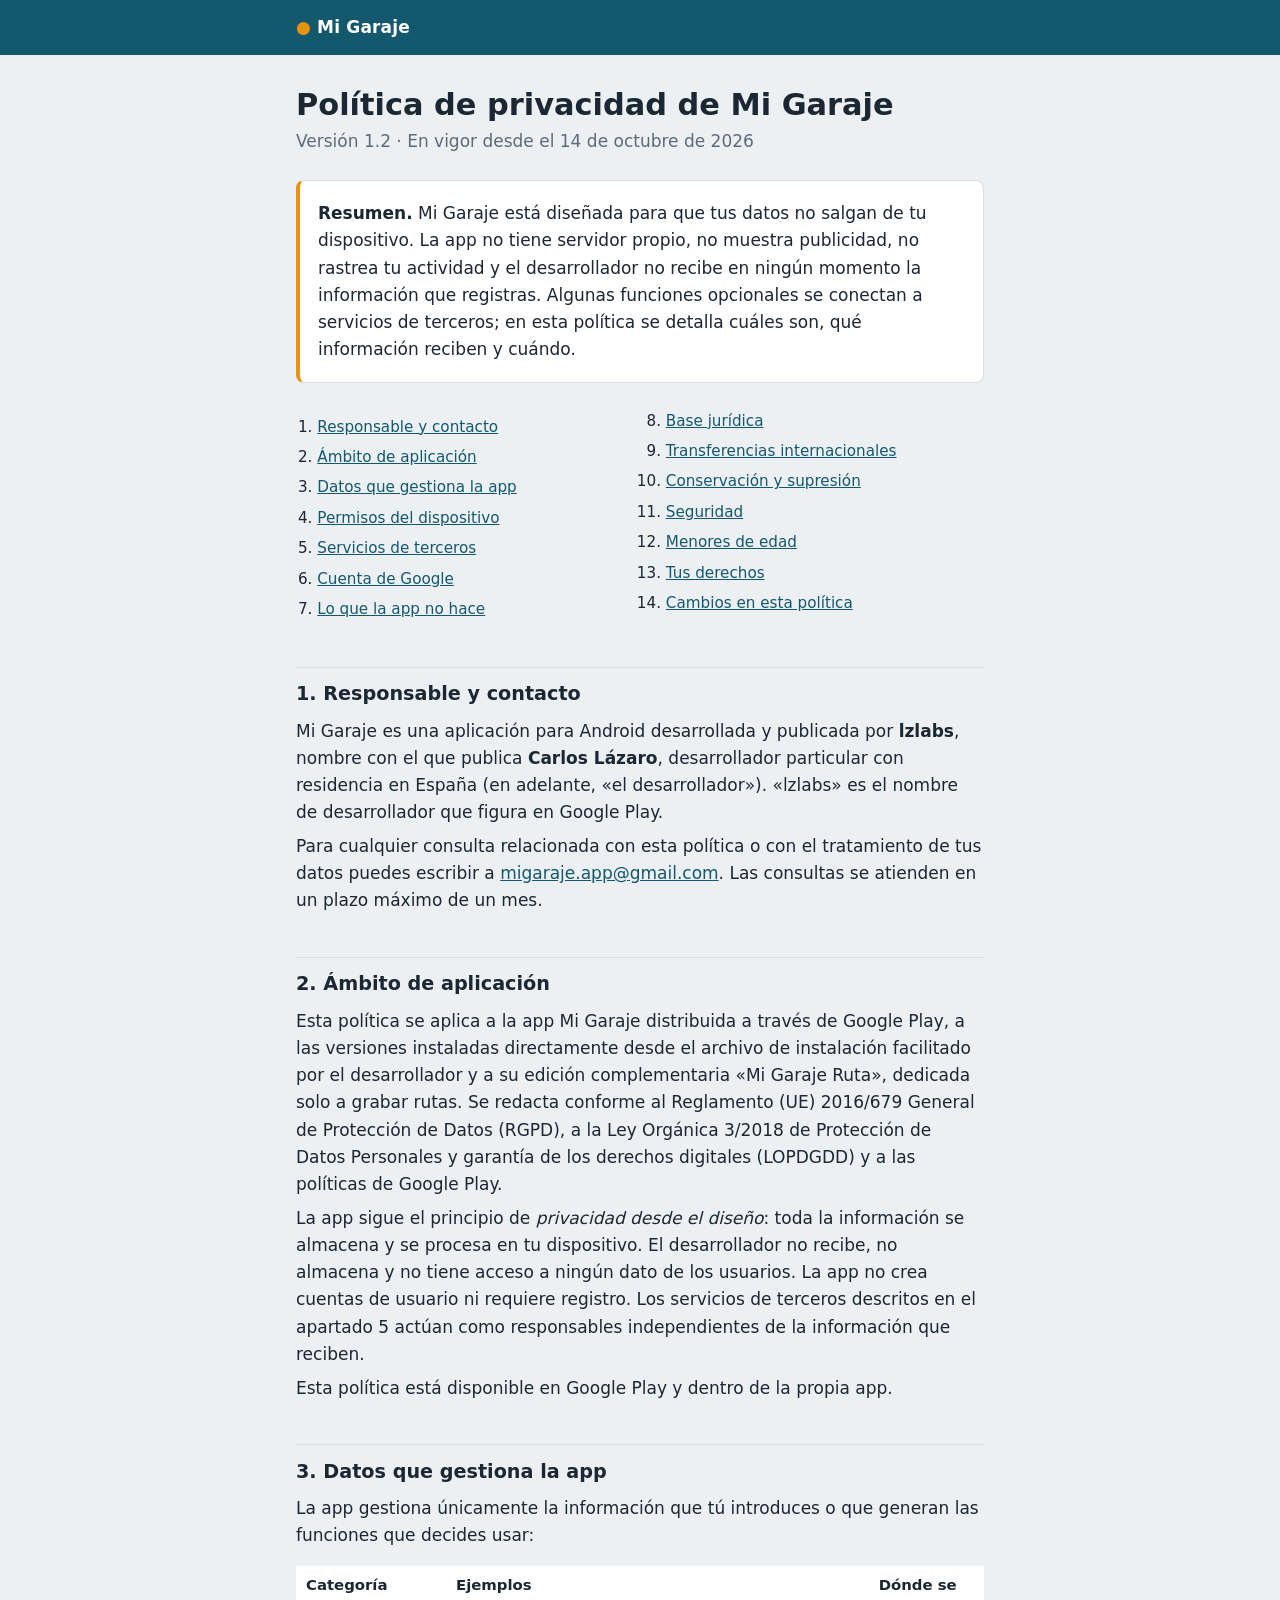
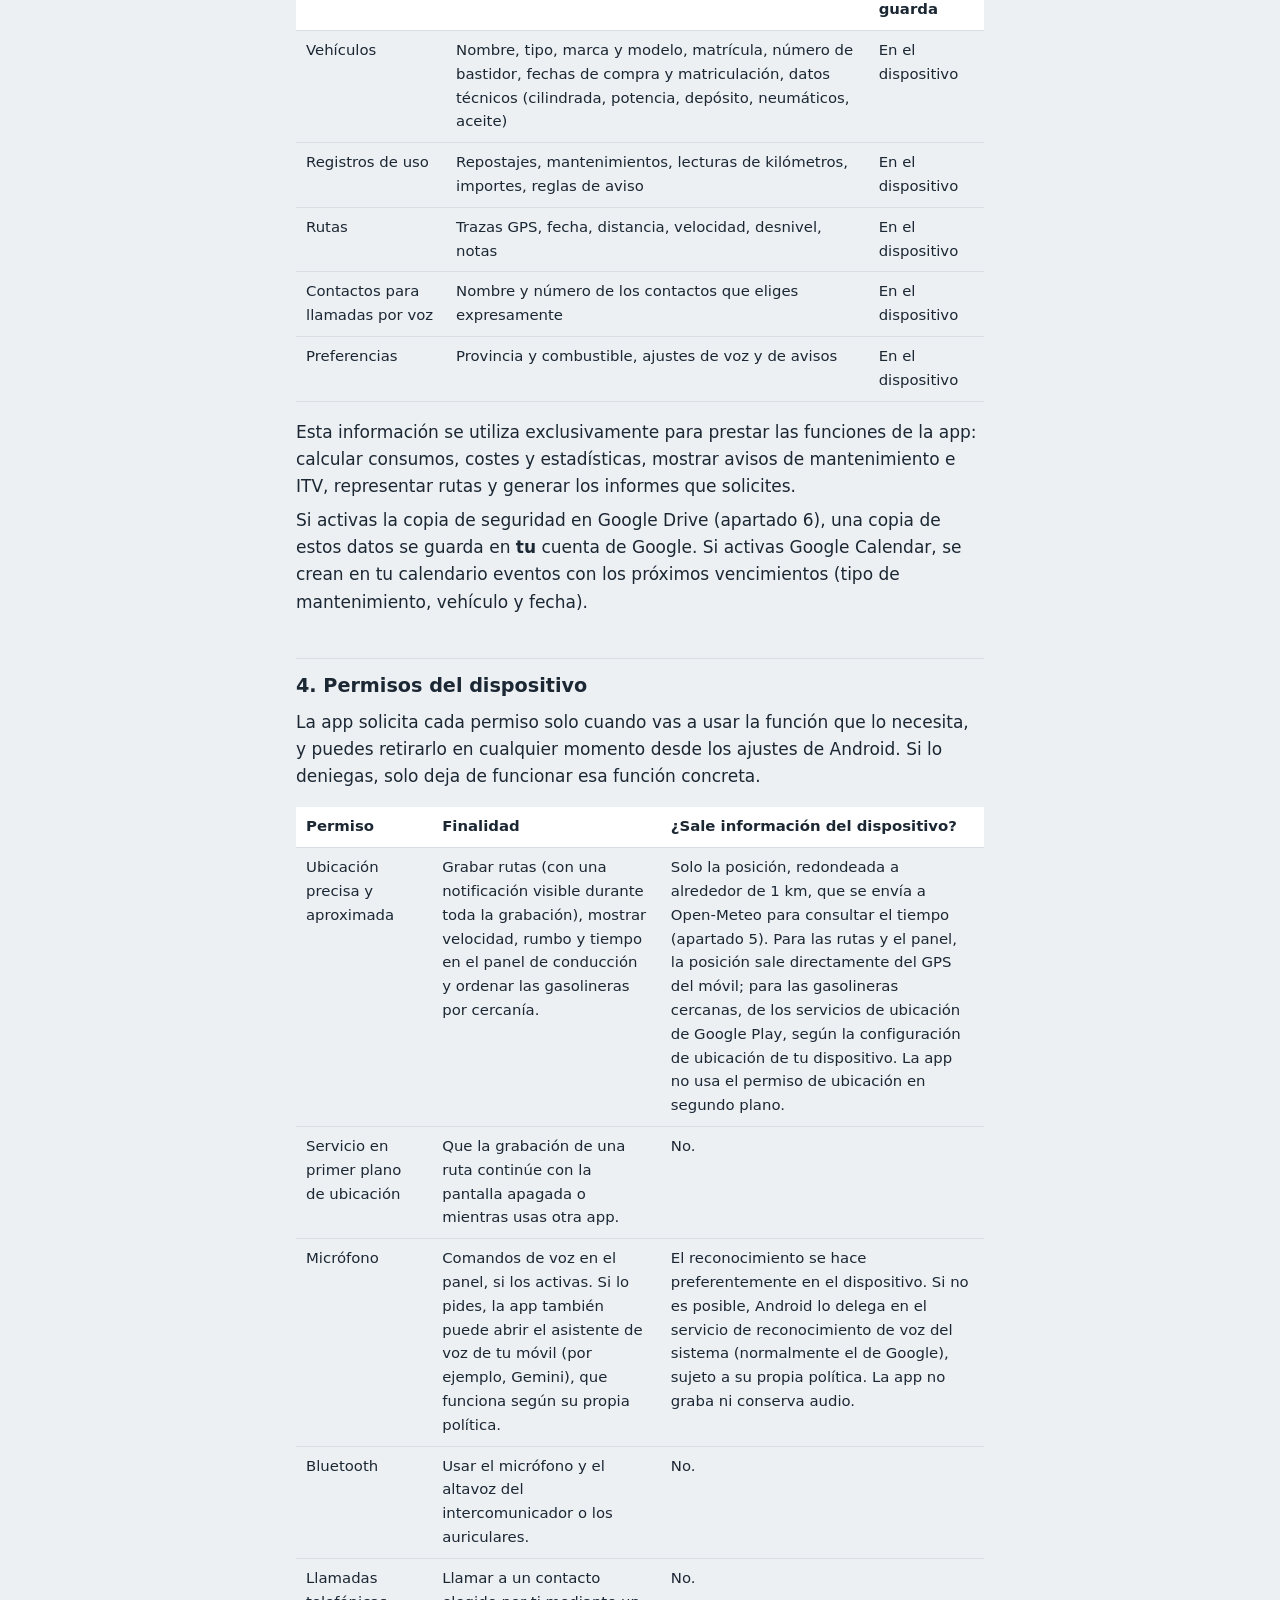
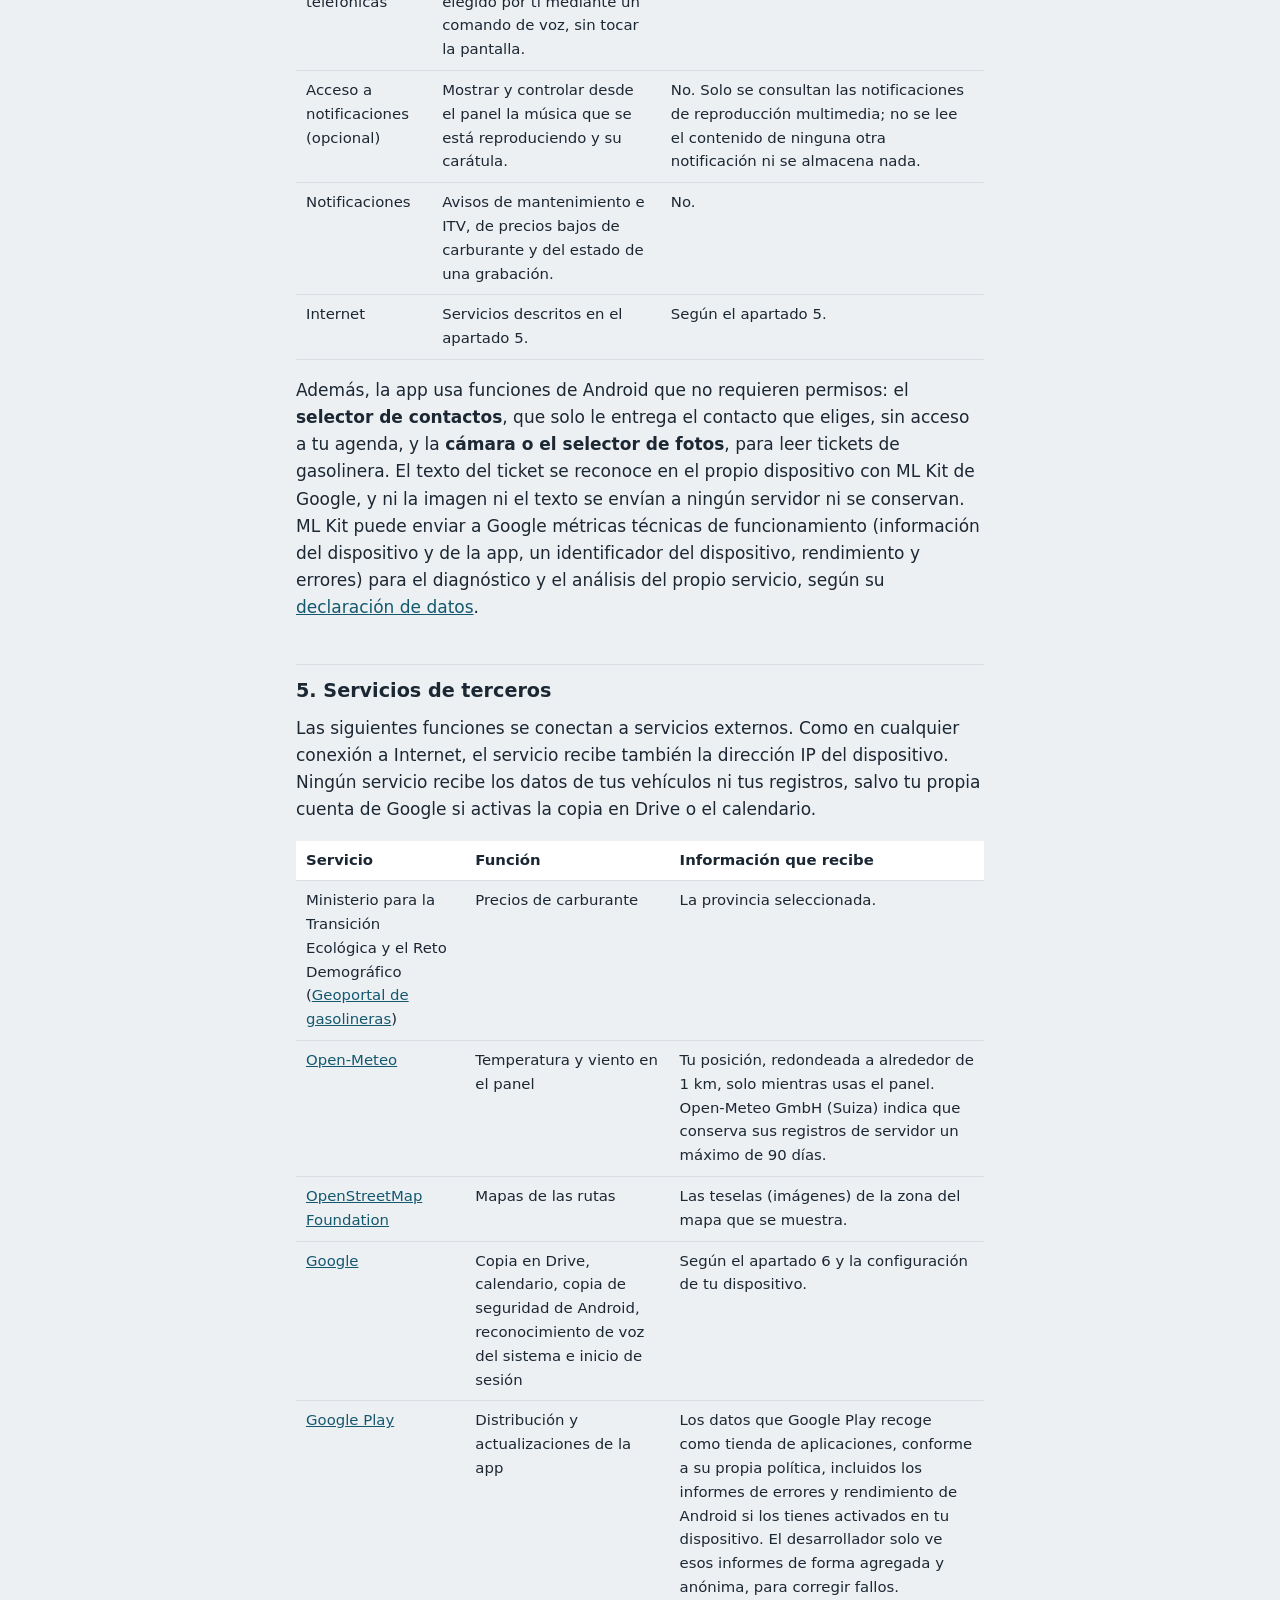
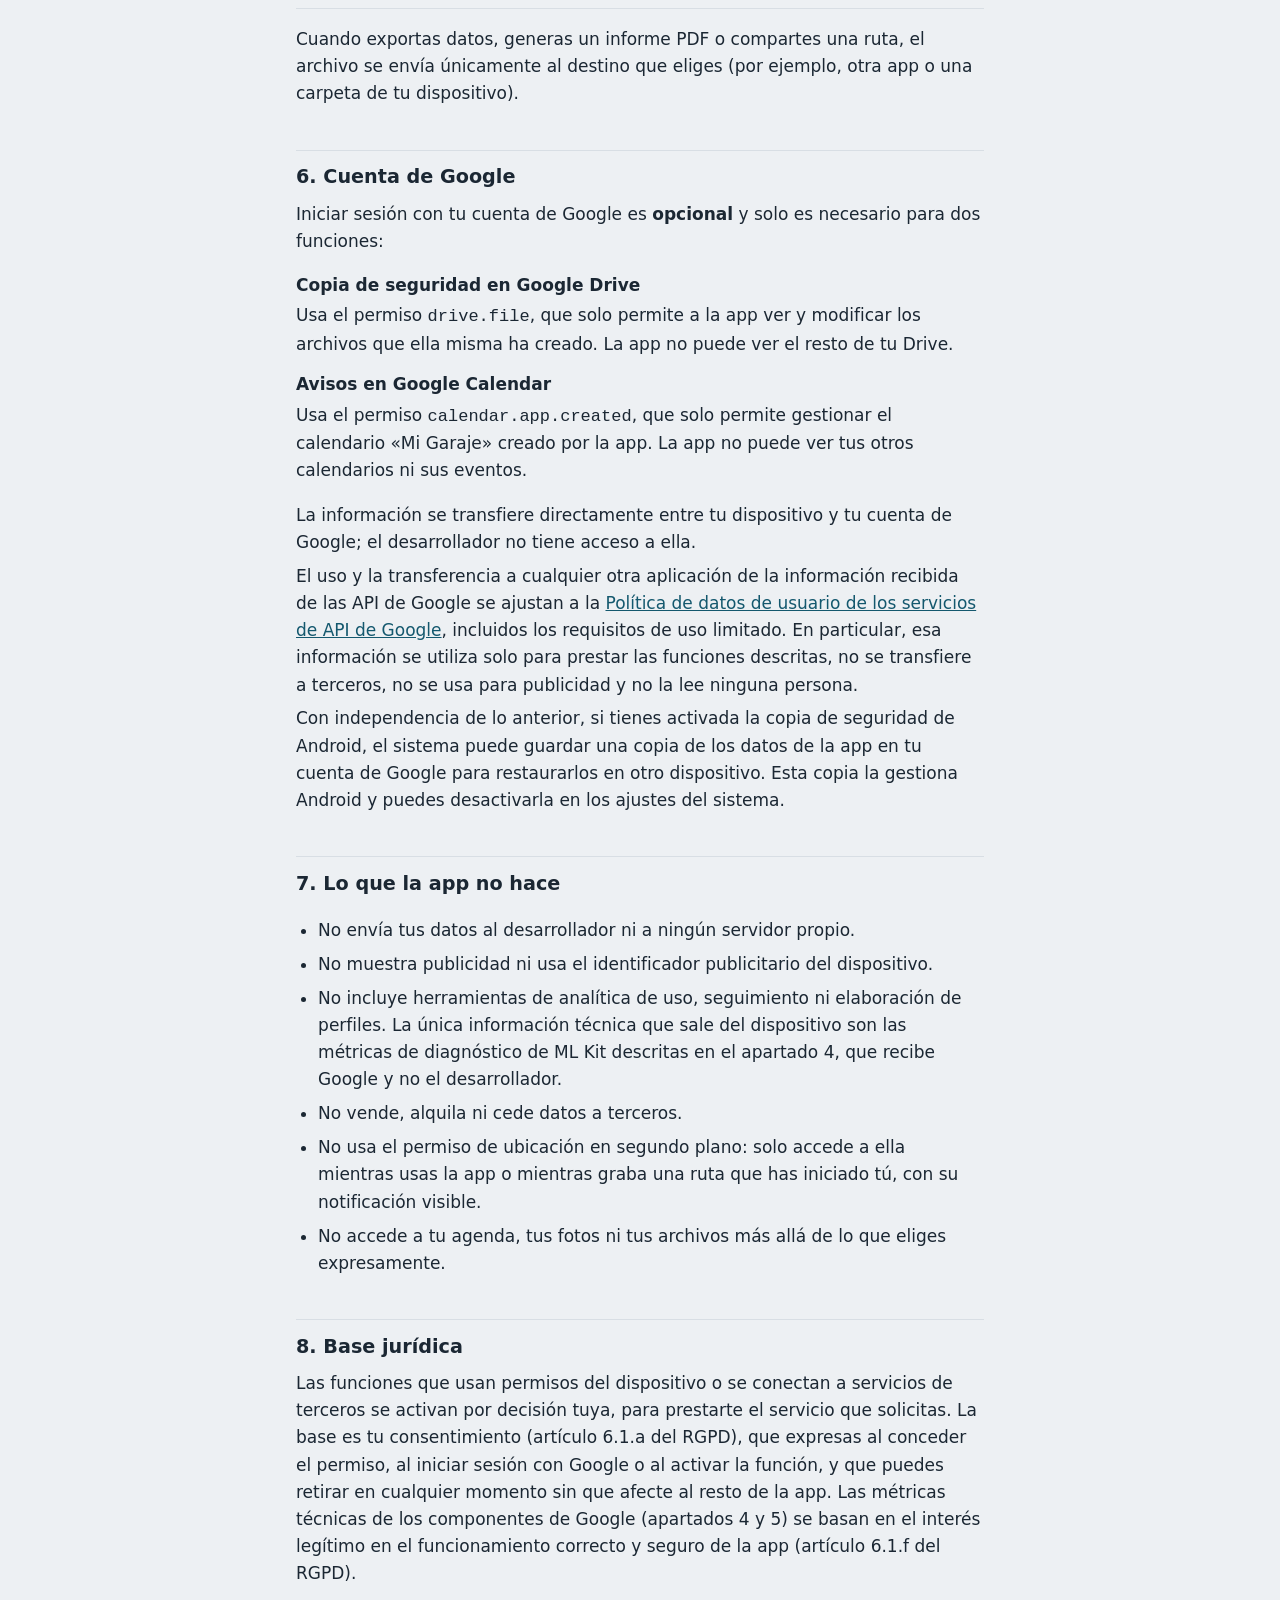
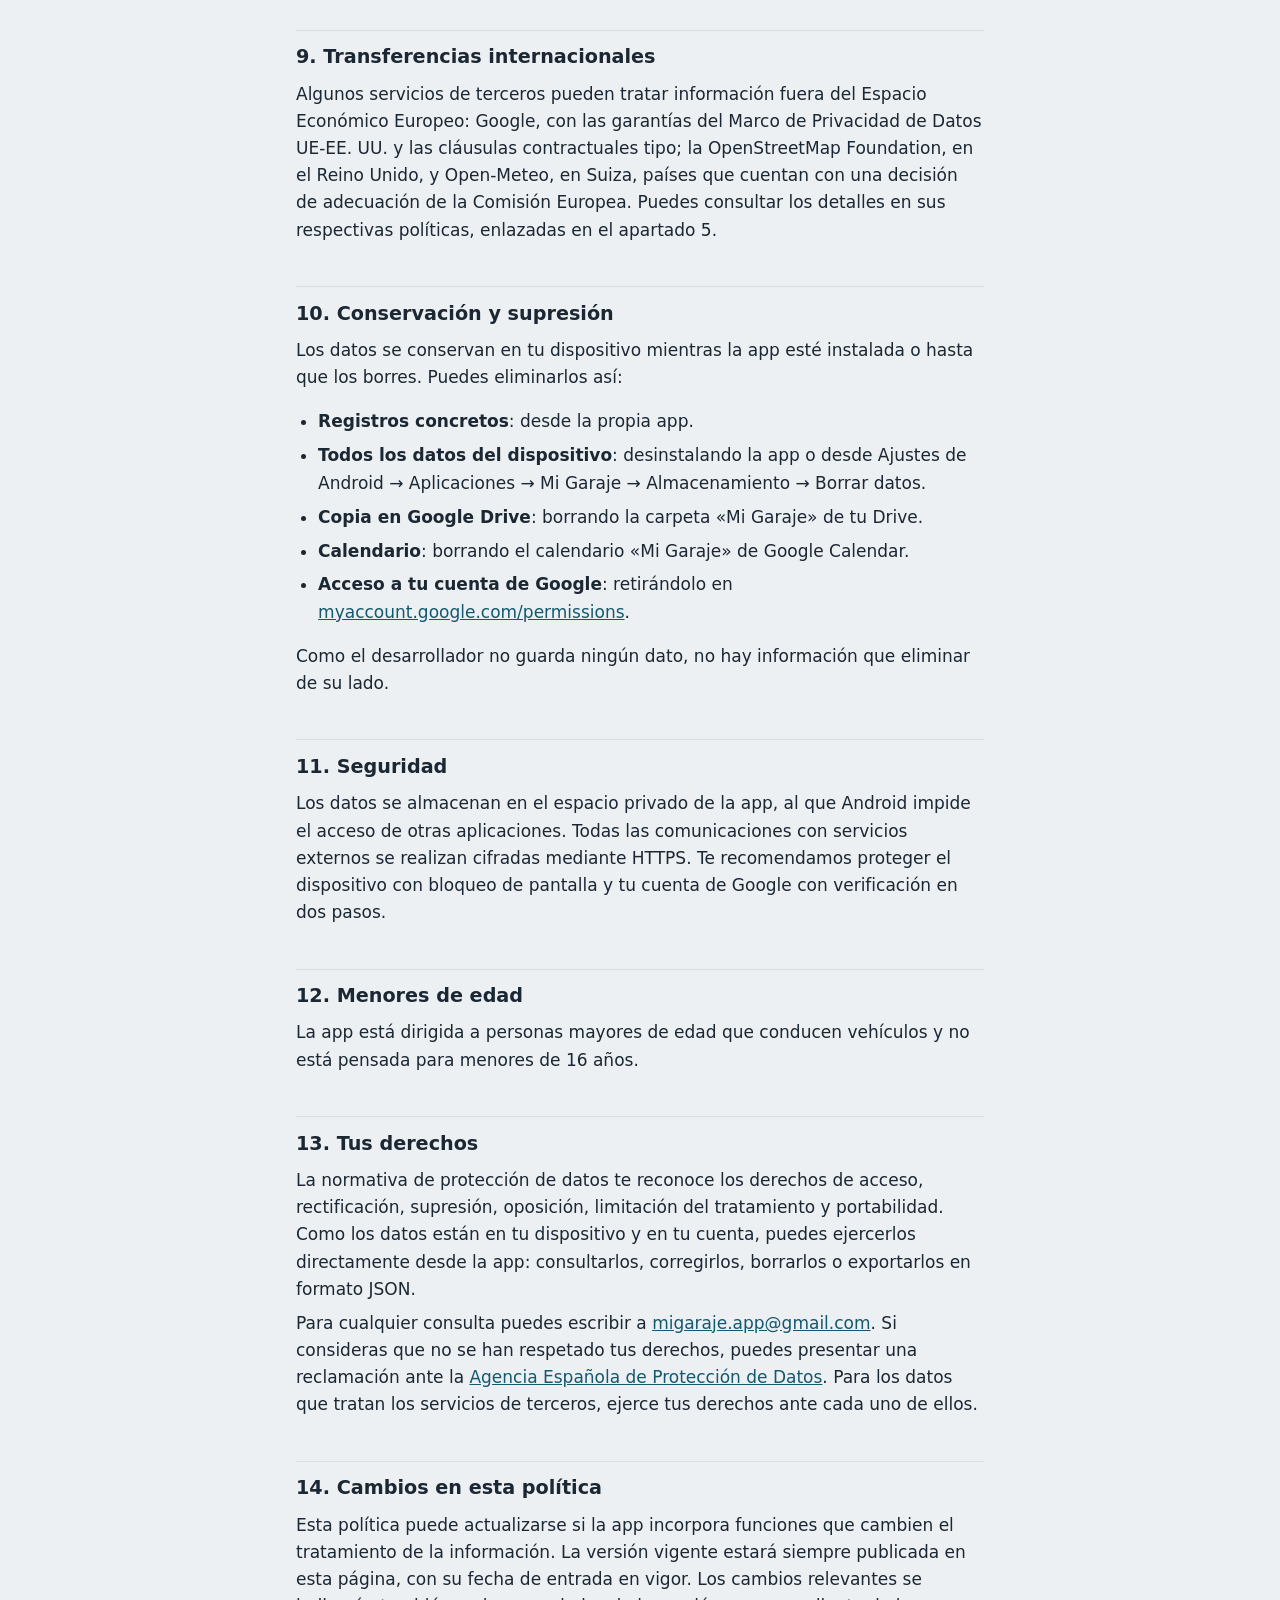
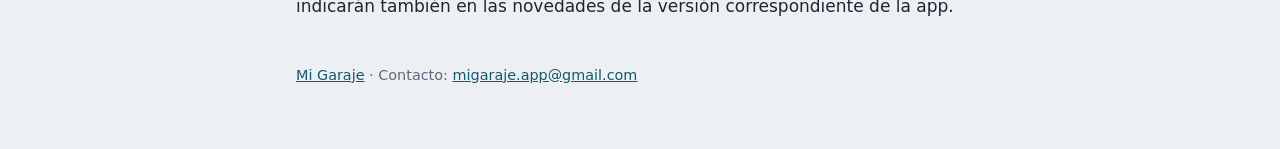
==== mi-garaje/privacidad/index.html @ 4e45535d "Política 1.2 y portada: el desarrollador publica como «lzlabs» (Carlos Lázaro)" ====
<!doctype html>
<html lang="es">
<head>
  <meta charset="utf-8">
  <meta name="viewport" content="width=device-width, initial-scale=1">
  <title>Privacidad · Mi Garaje</title>
  <meta name="description" content="Política de privacidad de la app Mi Garaje para Android.">
  <link rel="stylesheet" href="/estilo.css">
</head>
<body>
<header class="barra"><div><a href="/"><span>●</span> Mi Garaje</a></div></header>
<main>
  <h1>Política de privacidad de Mi Garaje</h1>
  <p class="sub">Versión 1.2 · En vigor desde el 14 de octubre de 2026</p>

  <div class="resumen">
    <p><strong>Resumen.</strong> Mi Garaje está diseñada para que tus datos no salgan de
    tu dispositivo. La app no tiene servidor propio, no muestra publicidad, no rastrea tu actividad y el desarrollador no
    recibe en ningún momento la información que registras. Algunas funciones opcionales se conectan a
    servicios de terceros; en esta política se detalla cuáles son, qué información
    reciben y cuándo.</p>
  </div>

  <nav class="indice" aria-label="Índice">
    <ol>
      <li><a href="#responsable">Responsable y contacto</a></li>
      <li><a href="#ambito">Ámbito de aplicación</a></li>
      <li><a href="#datos">Datos que gestiona la app</a></li>
      <li><a href="#permisos">Permisos del dispositivo</a></li>
      <li><a href="#terceros">Servicios de terceros</a></li>
      <li><a href="#google">Cuenta de Google</a></li>
      <li><a href="#no">Lo que la app no hace</a></li>
      <li><a href="#base">Base jurídica</a></li>
      <li><a href="#transferencias">Transferencias internacionales</a></li>
      <li><a href="#conservacion">Conservación y supresión</a></li>
      <li><a href="#seguridad">Seguridad</a></li>
      <li><a href="#menores">Menores de edad</a></li>
      <li><a href="#derechos">Tus derechos</a></li>
      <li><a href="#cambios">Cambios en esta política</a></li>
    </ol>
  </nav>

  <h2 id="responsable">1. Responsable y contacto</h2>
  <p>Mi Garaje es una aplicación para Android desarrollada y publicada por
  <strong>lzlabs</strong>, nombre con el que publica <strong>Carlos Lázaro</strong>,
  desarrollador particular con residencia en España (en adelante, «el desarrollador»).
  «lzlabs» es el nombre de desarrollador que figura en Google Play.</p>
  <p>Para cualquier consulta relacionada con esta política o con el tratamiento de tus
  datos puedes escribir a <a href="mailto:migaraje.app@gmail.com">migaraje.app@gmail.com</a>.
  Las consultas se atienden en un plazo máximo de un mes.</p>

  <h2 id="ambito">2. Ámbito de aplicación</h2>
  <p>Esta política se aplica a la app Mi Garaje distribuida a través de Google Play, a
  las versiones instaladas directamente desde el archivo de instalación facilitado por
  el desarrollador y a su edición complementaria «Mi Garaje Ruta», dedicada solo a
  grabar rutas. Se redacta conforme al Reglamento (UE) 2016/679 General de
  Protección de Datos (RGPD), a la Ley Orgánica 3/2018 de Protección de Datos
  Personales y garantía de los derechos digitales (LOPDGDD) y a las políticas de
  Google Play.</p>
  <p>La app sigue el principio de <em>privacidad desde el diseño</em>: toda la
  información se almacena y se procesa en tu dispositivo. El desarrollador no recibe,
  no almacena y no tiene acceso a ningún dato de los usuarios. La app no crea cuentas
  de usuario ni requiere registro. Los servicios de terceros descritos en el apartado 5
  actúan como responsables independientes de la información que reciben.</p>
  <p>Esta política está disponible en Google Play y dentro de la propia app.</p>

  <h2 id="datos">3. Datos que gestiona la app</h2>
  <p>La app gestiona únicamente la información que tú introduces o que generan las
  funciones que decides usar:</p>
  <div class="tabla">
    <table>
      <thead><tr><th>Categoría</th><th>Ejemplos</th><th>Dónde se guarda</th></tr></thead>
      <tbody>
        <tr><td data-label="Categoría">Vehículos</td><td data-label="Ejemplos">Nombre, tipo, marca y modelo, matrícula, número de
          bastidor, fechas de compra y matriculación, datos técnicos (cilindrada,
          potencia, depósito, neumáticos, aceite)</td><td data-label="Dónde se guarda">En el dispositivo</td></tr>
        <tr><td data-label="Categoría">Registros de uso</td><td data-label="Ejemplos">Repostajes, mantenimientos, lecturas de
          kilómetros, importes, reglas de aviso</td><td data-label="Dónde se guarda">En el dispositivo</td></tr>
        <tr><td data-label="Categoría">Rutas</td><td data-label="Ejemplos">Trazas GPS, fecha, distancia, velocidad, desnivel, notas</td><td data-label="Dónde se guarda">En el dispositivo</td></tr>
        <tr><td data-label="Categoría">Contactos para llamadas por voz</td><td data-label="Ejemplos">Nombre y número de los contactos
          que eliges expresamente</td><td data-label="Dónde se guarda">En el dispositivo</td></tr>
        <tr><td data-label="Categoría">Preferencias</td><td data-label="Ejemplos">Provincia y combustible, ajustes de voz y de
          avisos</td><td data-label="Dónde se guarda">En el dispositivo</td></tr>
      </tbody>
    </table>
  </div>
  <p>Esta información se utiliza exclusivamente para prestar las funciones de la app:
  calcular consumos, costes y estadísticas, mostrar avisos de mantenimiento e ITV,
  representar rutas y generar los informes que solicites.</p>
  <p>Si activas la copia de seguridad en Google Drive (apartado 6), una copia de estos
  datos se guarda en <strong>tu</strong> cuenta de Google. Si activas Google Calendar,
  se crean en tu calendario eventos con los próximos vencimientos (tipo de
  mantenimiento, vehículo y fecha).</p>

  <h2 id="permisos">4. Permisos del dispositivo</h2>
  <p>La app solicita cada permiso solo cuando vas a usar la función que lo necesita, y
  puedes retirarlo en cualquier momento desde los ajustes de Android. Si lo deniegas,
  solo deja de funcionar esa función concreta.</p>
  <div class="tabla">
    <table>
      <thead><tr><th>Permiso</th><th>Finalidad</th><th>¿Sale información del dispositivo?</th></tr></thead>
      <tbody>
        <tr><td data-label="Permiso">Ubicación precisa y aproximada</td><td data-label="Finalidad">Grabar rutas (con una notificación visible durante toda la grabación),
          mostrar velocidad, rumbo y tiempo en el panel de conducción y ordenar las
          gasolineras por cercanía.</td><td data-label="¿Sale información del dispositivo?">Solo la posición, redondeada a alrededor de 1 km, que se envía a Open-Meteo
          para consultar el tiempo (apartado 5). Para las rutas y el panel, la posición sale directamente del GPS del
          móvil; para las gasolineras cercanas, de los servicios de ubicación de Google Play,
          según la configuración de ubicación de tu dispositivo. La app no usa el permiso de
          ubicación en segundo plano.</td></tr>
        <tr><td data-label="Permiso">Servicio en primer plano de ubicación</td><td data-label="Finalidad">Que la grabación de una ruta continúe con la pantalla apagada o mientras usas
          otra app.</td><td data-label="¿Sale información del dispositivo?">No.</td></tr>
        <tr><td data-label="Permiso">Micrófono</td><td data-label="Finalidad">Comandos de voz en el panel, si los activas. Si lo pides, la app también
          puede abrir el asistente de voz de tu móvil (por ejemplo, Gemini), que funciona
          según su propia política.</td><td data-label="¿Sale información del dispositivo?">El reconocimiento se hace preferentemente en el dispositivo. Si no es
          posible, Android lo delega en el servicio de reconocimiento de voz del sistema
          (normalmente el de Google), sujeto a su propia política. La app no graba ni
          conserva audio.</td></tr>
        <tr><td data-label="Permiso">Bluetooth</td><td data-label="Finalidad">Usar el micrófono y el altavoz del intercomunicador o los auriculares.</td><td data-label="¿Sale información del dispositivo?">No.</td></tr>
        <tr><td data-label="Permiso">Llamadas telefónicas</td><td data-label="Finalidad">Llamar a un contacto elegido por ti mediante un comando de voz, sin tocar la
          pantalla.</td><td data-label="¿Sale información del dispositivo?">No.</td></tr>
        <tr><td data-label="Permiso">Acceso a notificaciones (opcional)</td><td data-label="Finalidad">Mostrar y controlar desde el panel la música que se está reproduciendo y
          su carátula.</td><td data-label="¿Sale información del dispositivo?">No. Solo se consultan las notificaciones de reproducción multimedia; no se
          lee el contenido de ninguna otra notificación ni se almacena nada.</td></tr>
        <tr><td data-label="Permiso">Notificaciones</td><td data-label="Finalidad">Avisos de mantenimiento e ITV, de precios bajos de carburante y del estado
          de una grabación.</td><td data-label="¿Sale información del dispositivo?">No.</td></tr>
        <tr><td data-label="Permiso">Internet</td><td data-label="Finalidad">Servicios descritos en el apartado 5.</td><td data-label="¿Sale información del dispositivo?">Según el apartado 5.</td></tr>
      </tbody>
    </table>
  </div>
  <p>Además, la app usa funciones de Android que no requieren permisos: el
  <strong>selector de contactos</strong>, que solo le entrega el contacto que eliges, sin
  acceso a tu agenda, y la <strong>cámara o el selector de fotos</strong>, para leer
  tickets de gasolinera. El texto del ticket se reconoce en el propio dispositivo con
  ML Kit de Google, y ni la imagen ni el texto se envían a ningún servidor ni se
  conservan. ML Kit puede enviar a Google métricas técnicas de funcionamiento
  (información del dispositivo y de la app, un identificador del dispositivo, rendimiento
  y errores) para el diagnóstico y el análisis del propio servicio,
  según su <a href="https://developers.google.com/ml-kit/android-data-disclosure">declaración
  de datos</a>.</p>

  <h2 id="terceros">5. Servicios de terceros</h2>
  <p>Las siguientes funciones se conectan a servicios externos. Como en cualquier
  conexión a Internet, el servicio recibe también la dirección IP del dispositivo. Ningún
  servicio recibe los datos de tus vehículos ni tus registros, salvo tu propia cuenta de
  Google si activas la copia en Drive o el calendario.</p>
  <div class="tabla">
    <table>
      <thead><tr><th>Servicio</th><th>Función</th><th>Información que recibe</th></tr></thead>
      <tbody>
        <tr><td data-label="Servicio">Ministerio para la Transición Ecológica y el Reto Demográfico
          (<a href="https://geoportalgasolineras.es">Geoportal de gasolineras</a>)</td><td data-label="Función">Precios de carburante</td><td data-label="Información que recibe">La provincia seleccionada.</td></tr>
        <tr><td data-label="Servicio"><a href="https://open-meteo.com/en/terms">Open-Meteo</a></td><td data-label="Función">Temperatura y viento en el panel</td><td data-label="Información que recibe">Tu posición, redondeada a alrededor de 1 km, solo mientras usas
          el panel. Open-Meteo GmbH (Suiza) indica que conserva sus registros de
          servidor un máximo de 90 días.</td></tr>
        <tr><td data-label="Servicio"><a href="https://osmfoundation.org/wiki/Privacy_Policy">OpenStreetMap
          Foundation</a></td><td data-label="Función">Mapas de las rutas</td><td data-label="Información que recibe">Las teselas (imágenes) de la zona del mapa que se muestra.</td></tr>
        <tr><td data-label="Servicio"><a href="https://policies.google.com/privacy?hl=es">Google</a></td><td data-label="Función">Copia en Drive, calendario, copia de seguridad de Android, reconocimiento de
          voz del sistema e inicio de sesión</td><td data-label="Información que recibe">Según el apartado 6 y la configuración de tu dispositivo.</td></tr>
        <tr><td data-label="Servicio"><a href="https://policies.google.com/privacy?hl=es">Google Play</a></td><td data-label="Función">Distribución y actualizaciones de la app</td><td data-label="Información que recibe">Los datos que Google Play recoge como tienda de aplicaciones, conforme a su
          propia política, incluidos los informes de errores y rendimiento de Android si
          los tienes activados en tu dispositivo. El desarrollador solo ve esos informes de
          forma agregada y anónima, para corregir fallos.</td></tr>
      </tbody>
    </table>
  </div>
  <p>Cuando exportas datos, generas un informe PDF o compartes una ruta, el archivo se
  envía únicamente al destino que eliges (por ejemplo, otra app o una carpeta de tu
  dispositivo).</p>

  <h2 id="google">6. Cuenta de Google</h2>
  <p>Iniciar sesión con tu cuenta de Google es <strong>opcional</strong> y solo es
  necesario para dos funciones:</p>
  <dl>
    <dt>Copia de seguridad en Google Drive</dt>
    <dd>Usa el permiso <code>drive.file</code>, que solo permite a la app ver y modificar
    los archivos que ella misma ha creado. La app no puede ver el resto de tu Drive.</dd>
    <dt>Avisos en Google Calendar</dt>
    <dd>Usa el permiso <code>calendar.app.created</code>, que solo permite gestionar el
    calendario «Mi Garaje» creado por la app. La app no puede ver tus otros calendarios ni
    sus eventos.</dd>
  </dl>
  <p>La información se transfiere directamente entre tu dispositivo y tu cuenta de
  Google; el desarrollador no tiene acceso a ella.</p>
  <p>El uso y la transferencia a cualquier otra aplicación de la información recibida de
  las API de Google se ajustan a la
  <a href="https://developers.google.com/terms/api-services-user-data-policy">Política
  de datos de usuario de los servicios de API de Google</a>, incluidos los requisitos de
  uso limitado. En particular, esa información se utiliza solo para prestar las funciones
  descritas, no se transfiere a terceros, no se usa para publicidad y no la lee ninguna
  persona.</p>
  <p>Con independencia de lo anterior, si tienes activada la copia de seguridad de
  Android, el sistema puede guardar una copia de los datos de la app en tu cuenta de
  Google para restaurarlos en otro dispositivo. Esta copia la gestiona Android y puedes
  desactivarla en los ajustes del sistema.</p>

  <h2 id="no">7. Lo que la app no hace</h2>
  <ul>
    <li>No envía tus datos al desarrollador ni a ningún servidor propio.</li>
    <li>No muestra publicidad ni usa el identificador publicitario del dispositivo.</li>
    <li>No incluye herramientas de analítica de uso, seguimiento ni elaboración de perfiles.
    La única información técnica que sale del dispositivo son las métricas de diagnóstico
    de ML Kit descritas en el apartado 4, que recibe Google y no el desarrollador.</li>
    <li>No vende, alquila ni cede datos a terceros.</li>
    <li>No usa el permiso de ubicación en segundo plano: solo accede a ella mientras usas
    la app o mientras graba una ruta que has iniciado tú, con su notificación visible.</li>
    <li>No accede a tu agenda, tus fotos ni tus archivos más allá de lo que eliges
    expresamente.</li>
  </ul>

  <h2 id="base">8. Base jurídica</h2>
  <p>Las funciones que usan permisos del dispositivo o se conectan a servicios de
  terceros se activan por decisión tuya, para prestarte el servicio que solicitas. La
  base es tu consentimiento (artículo 6.1.a del RGPD), que expresas al conceder el
  permiso, al iniciar sesión con Google o al activar la función, y que puedes retirar en
  cualquier momento sin que afecte al resto de la app. Las métricas técnicas de los
  componentes de Google (apartados 4 y 5) se basan en el interés legítimo en el
  funcionamiento correcto y seguro de la app (artículo 6.1.f del RGPD).</p>

  <h2 id="transferencias">9. Transferencias internacionales</h2>
  <p>Algunos servicios de terceros pueden tratar información fuera del Espacio Económico
  Europeo: Google, con las garantías del Marco de Privacidad de Datos UE-EE. UU. y las
  cláusulas contractuales tipo; la OpenStreetMap Foundation, en el Reino Unido, y
  Open-Meteo, en Suiza, países que cuentan con una decisión de adecuación de la Comisión
  Europea. Puedes consultar los
  detalles en sus respectivas políticas, enlazadas en el apartado 5.</p>

  <h2 id="conservacion">10. Conservación y supresión</h2>
  <p>Los datos se conservan en tu dispositivo mientras la app esté instalada o hasta que
  los borres. Puedes eliminarlos así:</p>
  <ul>
    <li><strong>Registros concretos</strong>: desde la propia app.</li>
    <li><strong>Todos los datos del dispositivo</strong>: desinstalando la app o desde
    Ajustes de Android → Aplicaciones → Mi Garaje → Almacenamiento → Borrar datos.</li>
    <li><strong>Copia en Google Drive</strong>: borrando la carpeta «Mi Garaje» de tu
    Drive.</li>
    <li><strong>Calendario</strong>: borrando el calendario «Mi Garaje» de Google
    Calendar.</li>
    <li><strong>Acceso a tu cuenta de Google</strong>: retirándolo en
    <a href="https://myaccount.google.com/permissions">myaccount.google.com/permissions</a>.</li>
  </ul>
  <p>Como el desarrollador no guarda ningún dato, no hay información que eliminar de su
  lado.</p>

  <h2 id="seguridad">11. Seguridad</h2>
  <p>Los datos se almacenan en el espacio privado de la app, al que Android impide el
  acceso de otras aplicaciones. Todas las comunicaciones con servicios externos se
  realizan cifradas mediante HTTPS. Te recomendamos proteger el dispositivo con bloqueo
  de pantalla y tu cuenta de Google con verificación en dos pasos.</p>

  <h2 id="menores">12. Menores de edad</h2>
  <p>La app está dirigida a personas mayores de edad que conducen vehículos y no está
  pensada para menores de 16 años.</p>

  <h2 id="derechos">13. Tus derechos</h2>
  <p>La normativa de protección de datos te reconoce los derechos de acceso,
  rectificación, supresión, oposición, limitación del tratamiento y portabilidad. Como
  los datos están en tu dispositivo y en tu cuenta, puedes ejercerlos directamente desde
  la app: consultarlos, corregirlos, borrarlos o exportarlos en formato JSON.</p>
  <p>Para cualquier consulta puedes escribir a
  <a href="mailto:migaraje.app@gmail.com">migaraje.app@gmail.com</a>. Si consideras que
  no se han respetado tus derechos, puedes presentar una reclamación ante la
  <a href="https://www.aepd.es">Agencia Española de Protección de Datos</a>. Para los
  datos que tratan los servicios de terceros, ejerce tus derechos ante cada uno de
  ellos.</p>

  <h2 id="cambios">14. Cambios en esta política</h2>
  <p>Esta política puede actualizarse si la app incorpora funciones que cambien el
  tratamiento de la información. La versión vigente estará siempre publicada en esta
  página, con su fecha de entrada en vigor. Los cambios relevantes se indicarán también
  en las novedades de la versión correspondiente de la app.</p>

  <footer><a href="/">Mi Garaje</a> · Contacto:
  <a href="mailto:migaraje.app@gmail.com">migaraje.app@gmail.com</a></footer>
</main>
</body>
</html>
---- estilo.css ----
/* Paleta de la app Mi Garaje (ui/theme/Color.kt): petróleo, ámbar y grises azulados */
:root {
  --bg: #EDF0F3;        /* BgLight */
  --fg: #1B2733;        /* Ink */
  --muted: #5C6B7A;     /* Subtle */
  --accent: #14586E;    /* Petrol */
  --amber: #E8930C;     /* Amber */
  --line: #D8DEE4;      /* LineGray */
  --card: #FFFFFF;      /* CardWhite */
  --head-bg: #14586E;   /* Petrol */
  --head-fg: #FFFFFF;
}
@media (prefers-color-scheme: dark) {
  :root {
    --bg: #10161C;      /* InkBgDark */
    --fg: #E2E8ED;      /* OnDark */
    --muted: #9AA6B1;   /* SubtleLight */
    --accent: #6FB1C7;  /* PetrolLight */
    --amber: #F0A93C;
    --line: #33404D;    /* LineDark */
    --card: #1B2733;    /* SurfaceDark */
    --head-bg: #0E3D4D;
    --head-fg: #E2E8ED;
  }
}
* { box-sizing: border-box; }
body {
  margin: 0;
  background: var(--bg);
  color: var(--fg);
  font: 17px/1.6 system-ui, -apple-system, "Segoe UI", Roboto, sans-serif;
}
main { max-width: 720px; margin: 0 auto; padding: 32px 16px 64px; }
h1 { font-size: 1.9rem; line-height: 1.2; margin: 0 0 4px; }
h2 { font-size: 1.2rem; margin: 2.2em 0 0.4em; padding-top: 0.6em; border-top: 1px solid var(--line); }
h3 { font-size: 1rem; margin: 1.4em 0 0.2em; }
p, li { margin: 0.4em 0; }
ul { padding-left: 1.3em; }
a { color: var(--accent); }
.sub { color: var(--muted); margin: 0 0 1.5em; }
.resumen {
  background: var(--card);
  border: 1px solid var(--line);
  border-left: 4px solid var(--amber);
  border-radius: 8px;
  padding: 12px 18px;
  margin: 1.5em 0;
}
footer { color: var(--muted); font-size: 0.9rem; margin-top: 3em; }
nav.indice { font-size: 0.95rem; }
nav.indice ol { padding-left: 1.4em; columns: 2; column-gap: 2em; }
@media (max-width: 560px) { nav.indice ol { columns: 1; } }
.tabla { overflow-x: auto; margin: 1em 0; }
table { border-collapse: collapse; width: 100%; font-size: 0.93rem; }
th, td { text-align: left; vertical-align: top; padding: 8px 10px; border-bottom: 1px solid var(--line); }
th { font-weight: 600; background: var(--card); }
dl dt { font-weight: 600; margin-top: 0.8em; }
dl dd { margin: 0.2em 0 0 0; }
header.barra { background: var(--head-bg); color: var(--head-fg); }
header.barra div { max-width: 720px; margin: 0 auto; padding: 14px 16px; font-weight: 600; letter-spacing: 0.01em; }
header.barra a { color: inherit; text-decoration: none; }
header.barra span { color: var(--amber); }
/* Enlaces y permisos largos (myaccount.google.com/permissions, calendar.app.created) no
   deben ensanchar la página en el móvil */
a, code { overflow-wrap: anywhere; }
p, li, td, dd { overflow-wrap: break-word; }
html, body { overflow-x: hidden; }
/* En el móvil, cada fila de tabla es una ficha: dato debajo de su etiqueta */
@media (max-width: 560px) {
  table, tbody, tr, td { display: block; width: 100%; }
  thead { display: none; }
  tr { background: var(--card); border: 1px solid var(--line); border-radius: 8px; padding: 10px 12px; margin-bottom: 10px; }
  td { border: 0; padding: 2px 0 8px; }
  td:first-child { font-weight: 600; padding-bottom: 6px; }
  td:not(:first-child)::before { content: attr(data-label); display: block; font-size: 0.8rem; color: var(--muted); }
}
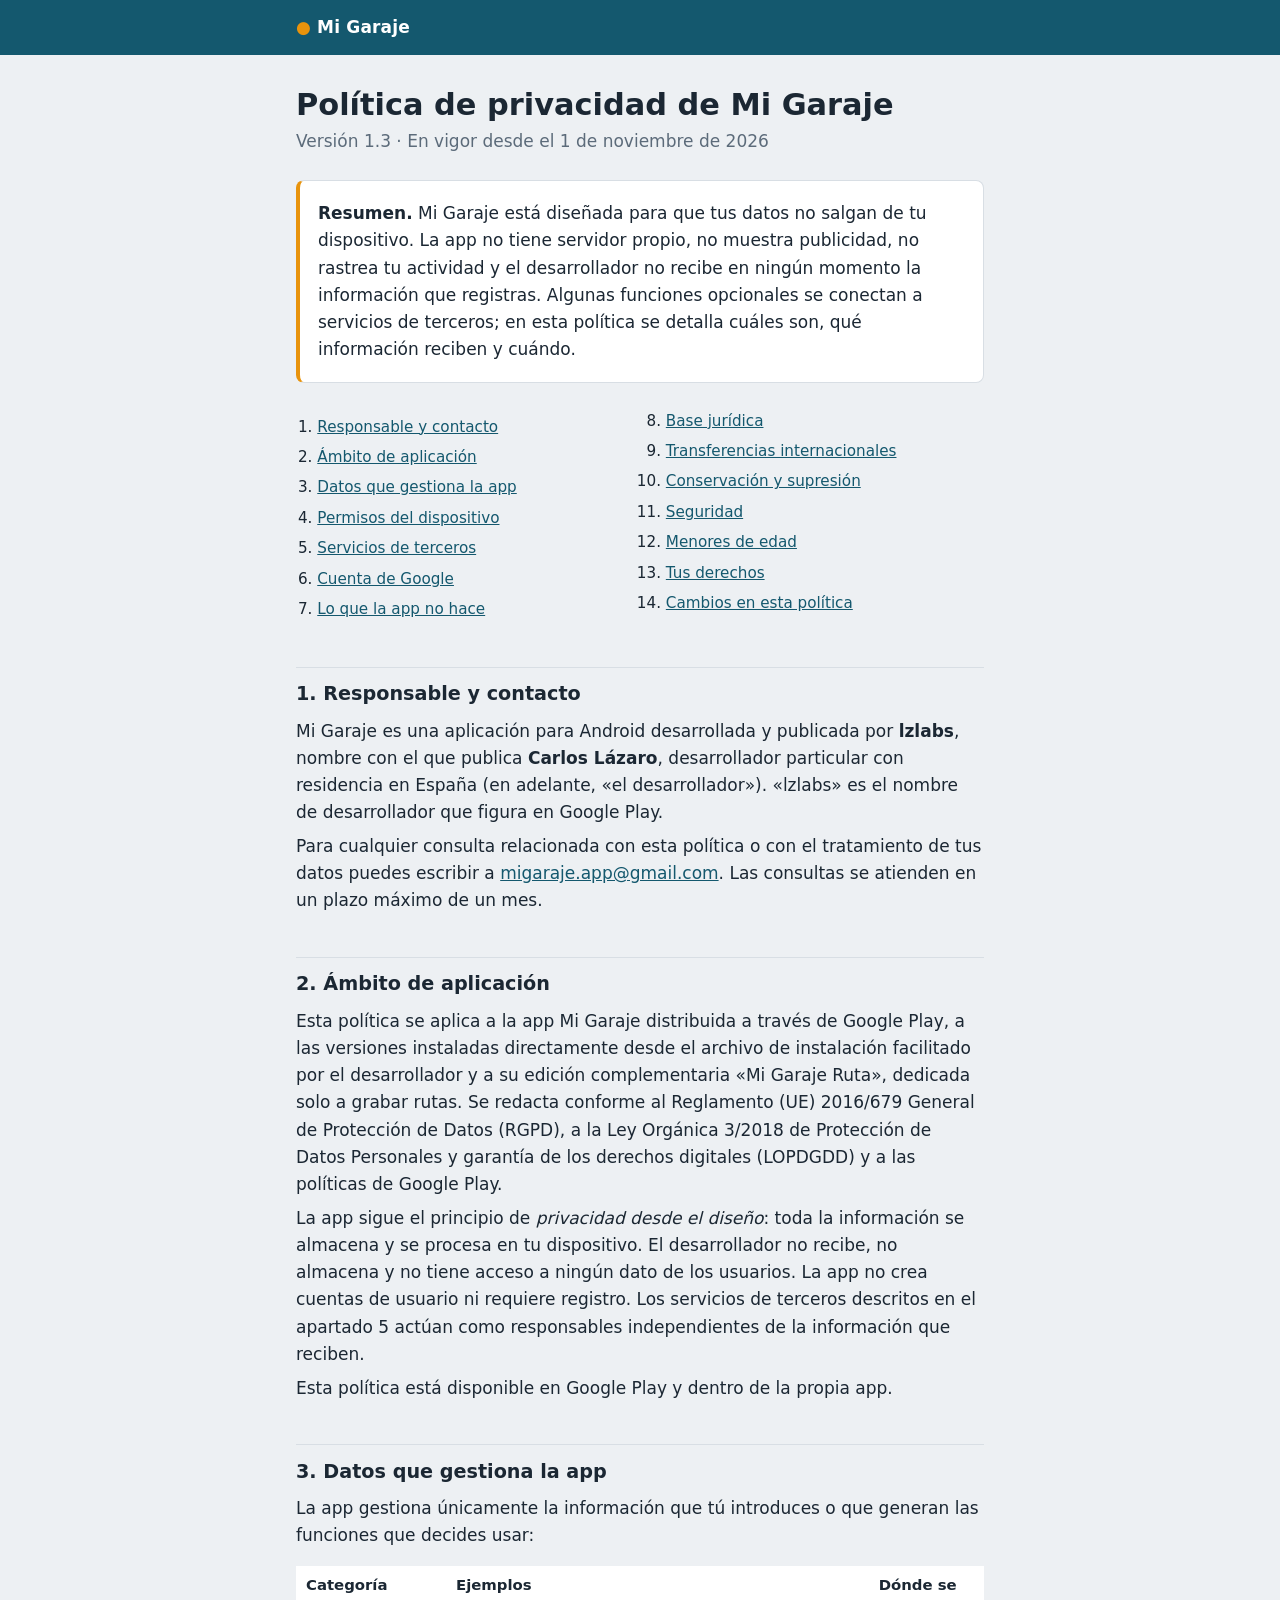
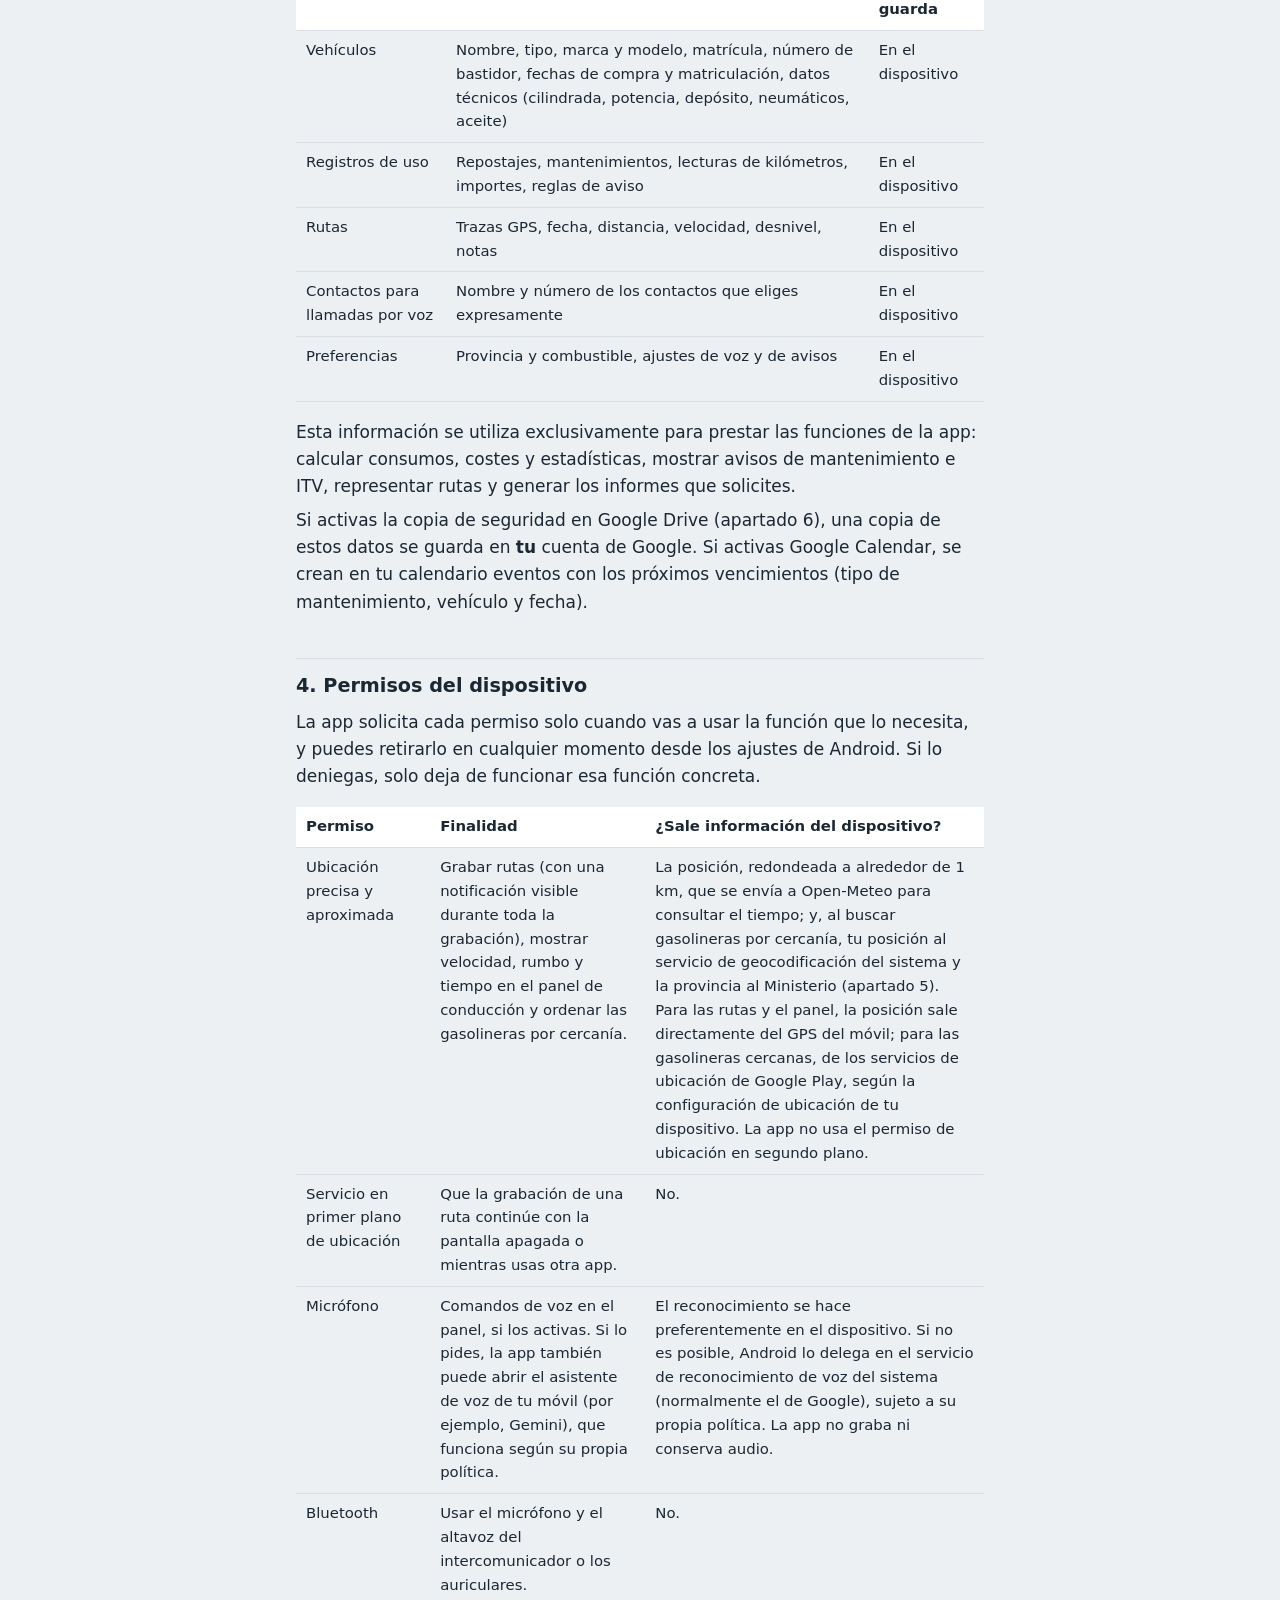
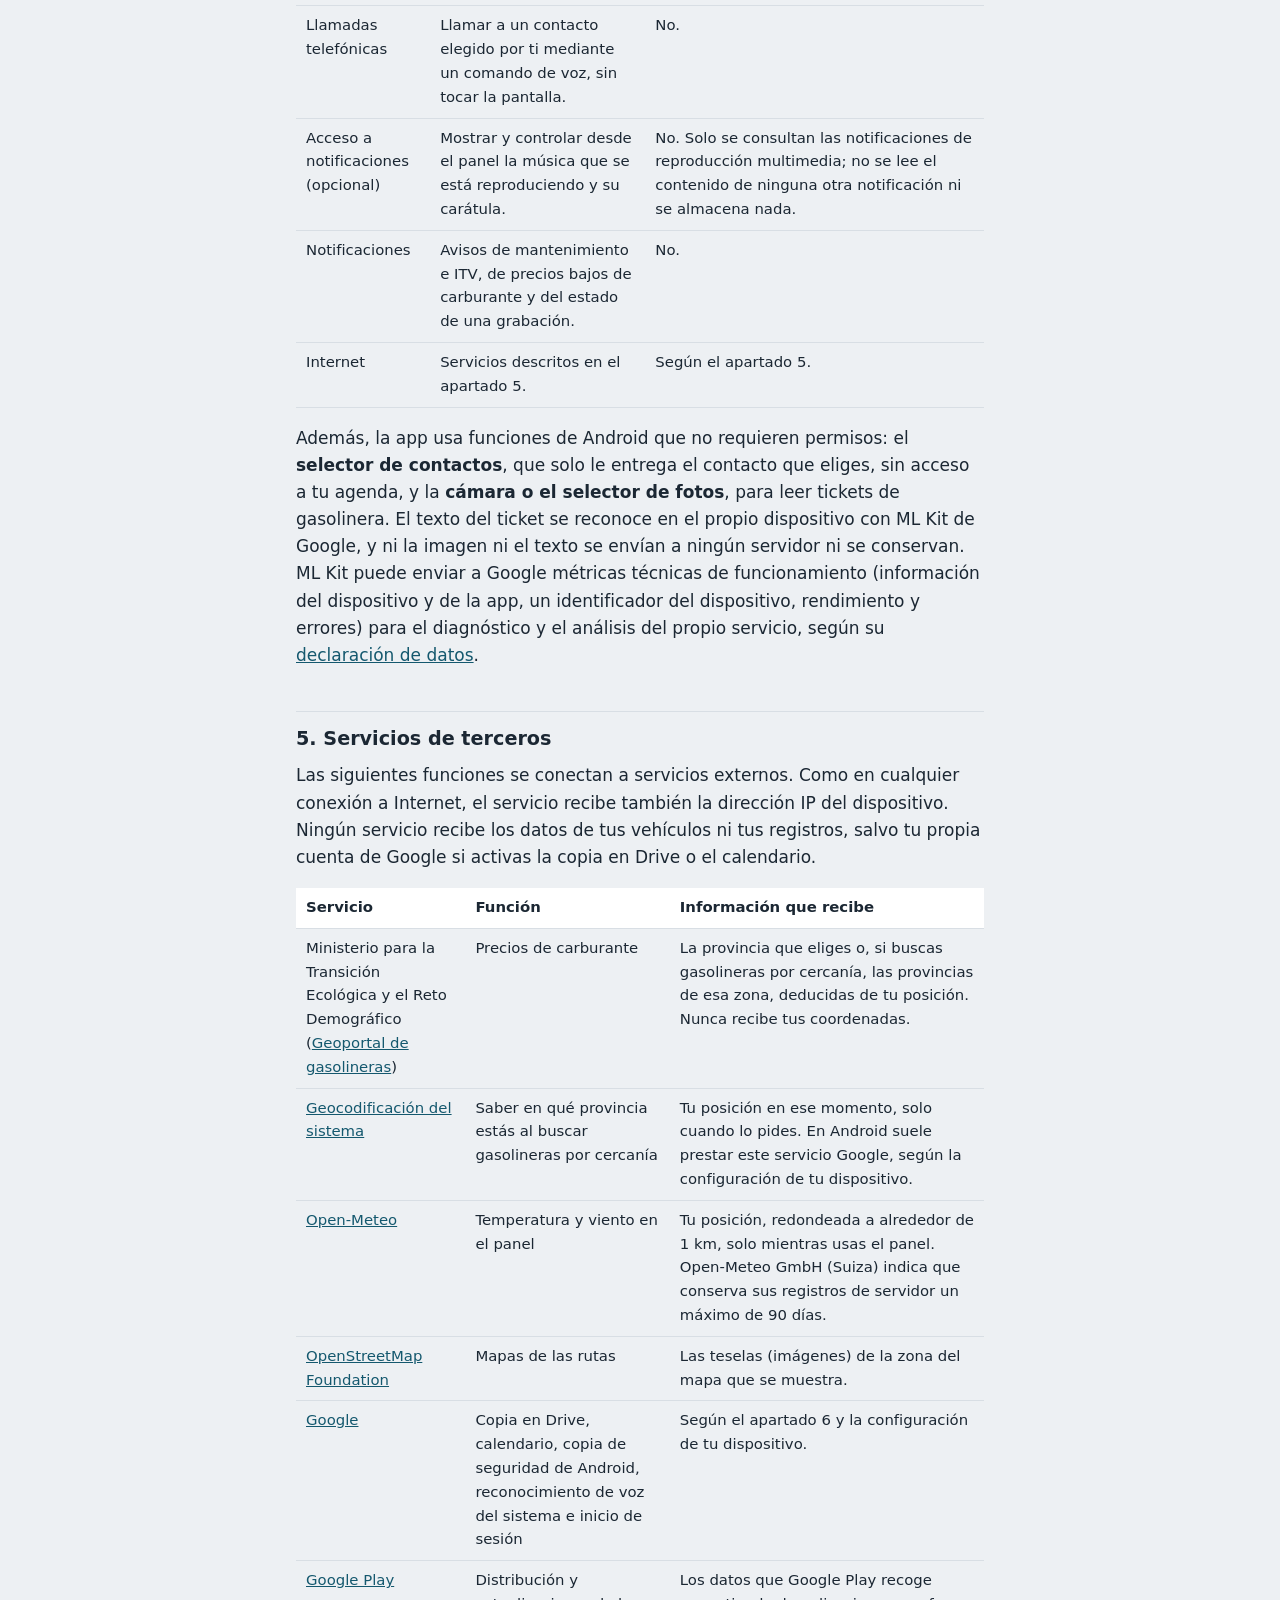
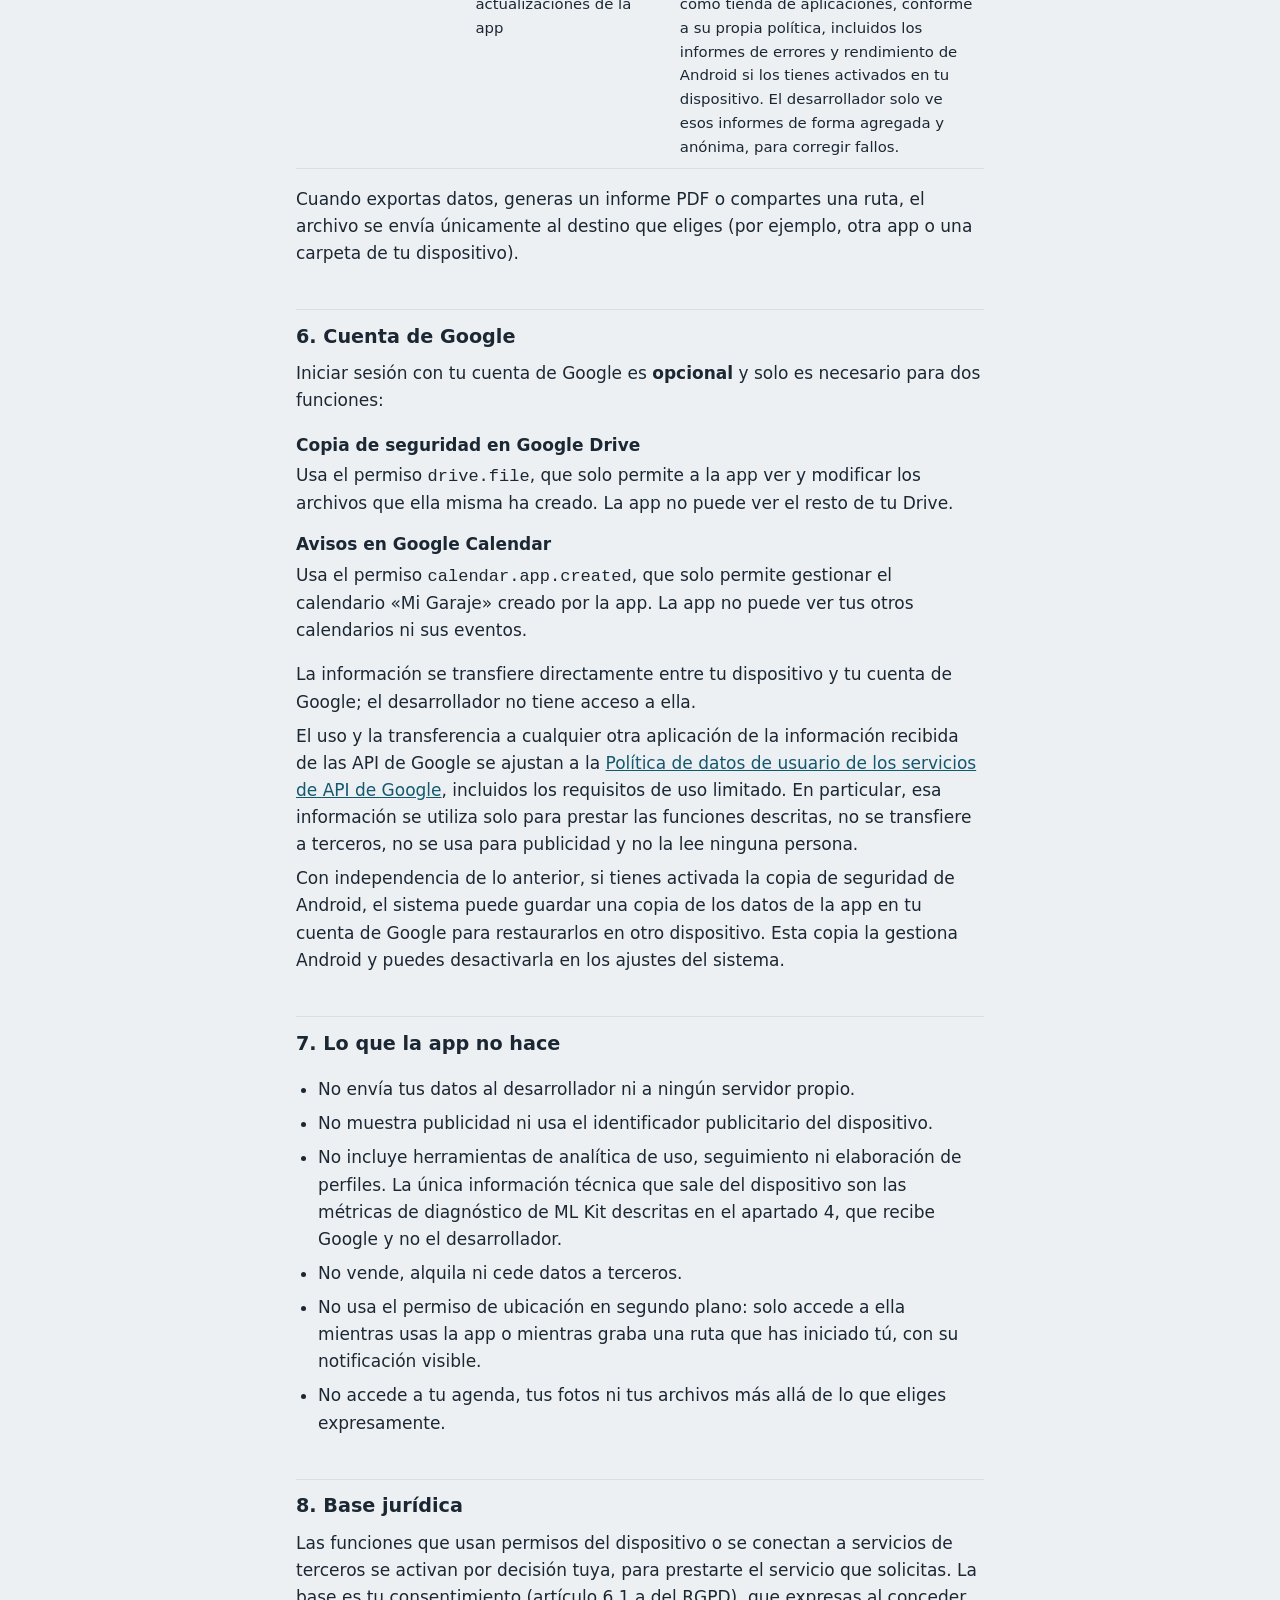
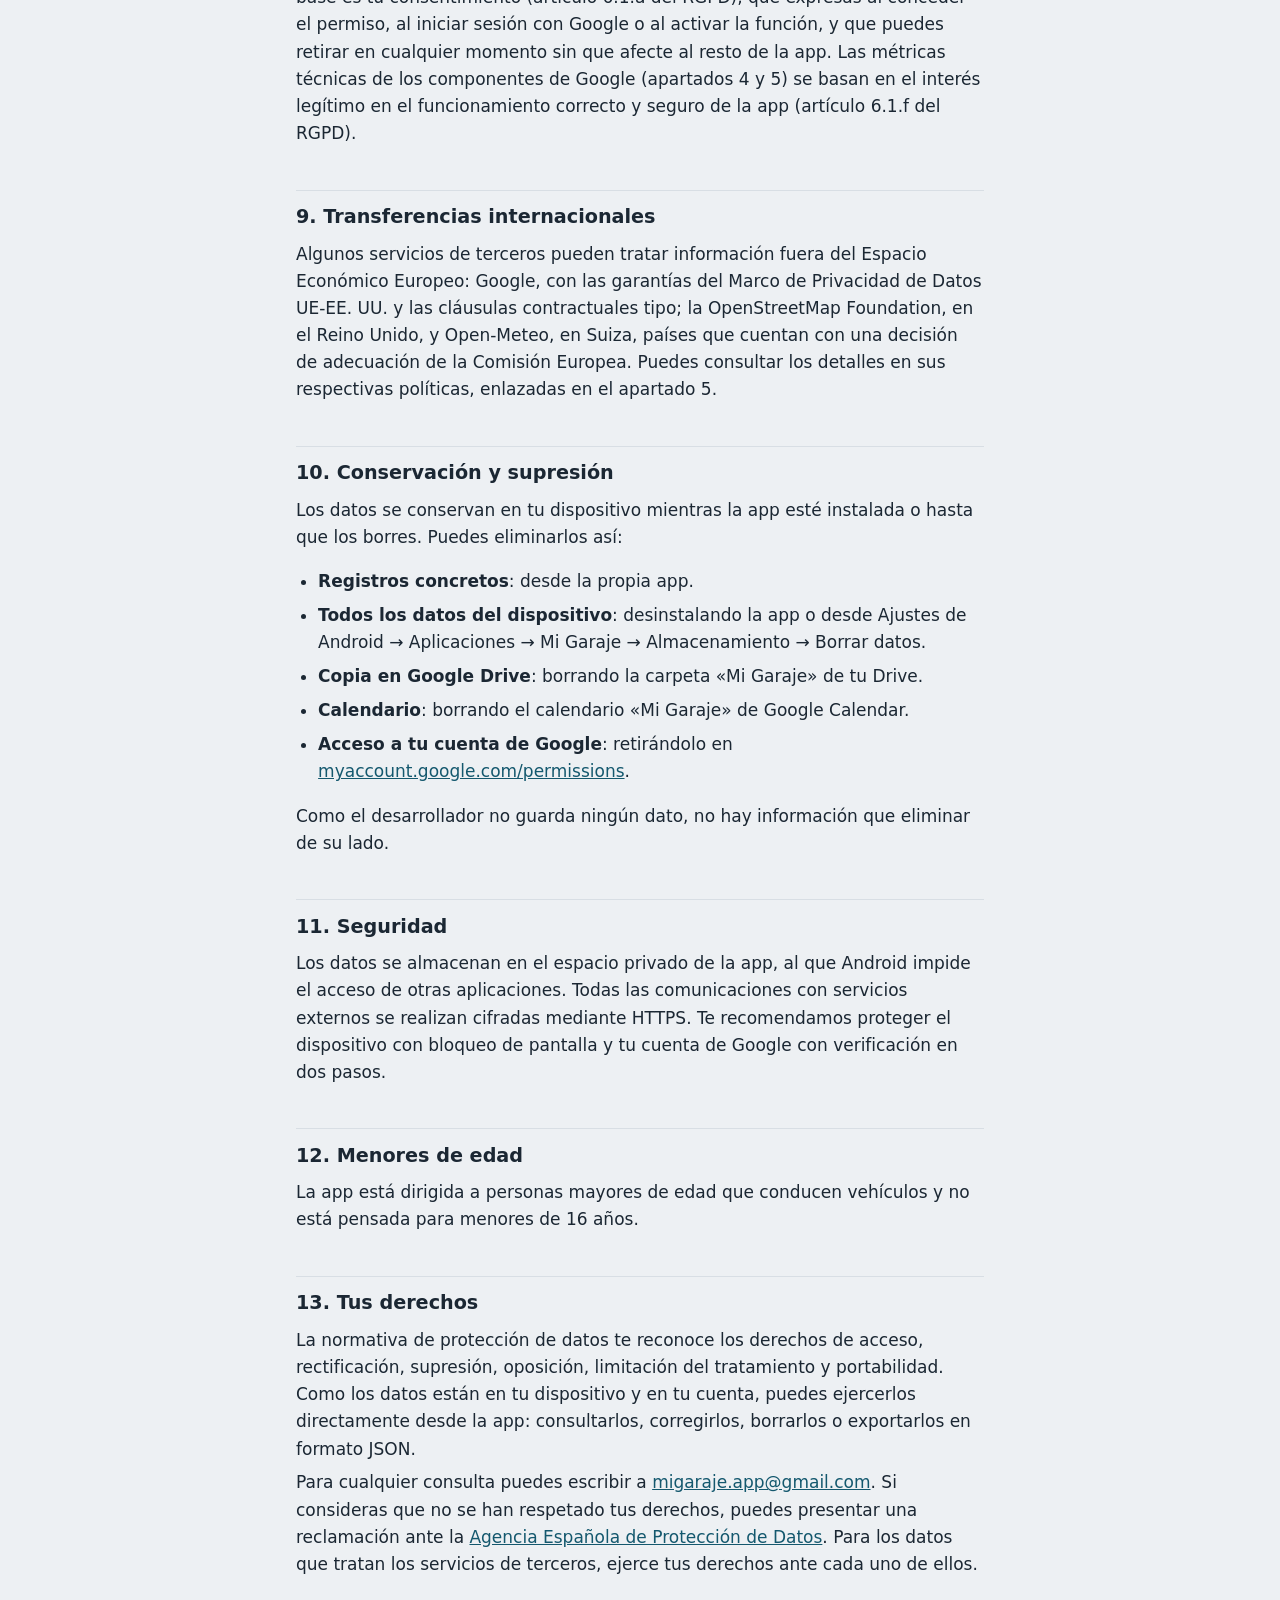
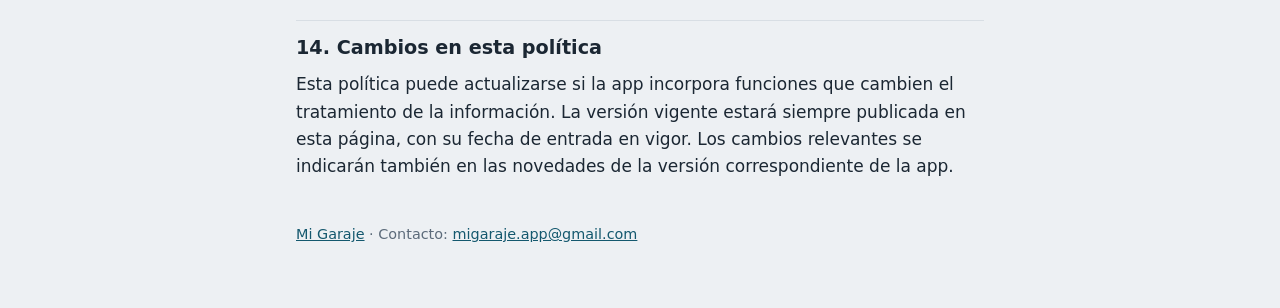
==== commit 404b3f7c: "Política 1.3: provincia por cercanía y geocodificación del sistema Co-Authored-By: Claude Opus 5.5 <" ====
--- a/mi-garaje/privacidad/index.html
+++ b/mi-garaje/privacidad/index.html
@@ -11,7 +11,7 @@
 <header class="barra"><div><a href="/"><span>●</span> Mi Garaje</a></div></header>
 <main>
   <h1>Política de privacidad de Mi Garaje</h1>
-  <p class="sub">Versión 1.2 · En vigor desde el 14 de octubre de 2026</p>
+  <p class="sub">Versión 1.3 · En vigor desde el 1 de noviembre de 2026</p>
 
   <div class="resumen">
     <p><strong>Resumen.</strong> Mi Garaje está diseñada para que tus datos no salgan de
@@ -102,8 +102,10 @@
       <tbody>
         <tr><td data-label="Permiso">Ubicación precisa y aproximada</td><td data-label="Finalidad">Grabar rutas (con una notificación visible durante toda la grabación),
           mostrar velocidad, rumbo y tiempo en el panel de conducción y ordenar las
-          gasolineras por cercanía.</td><td data-label="¿Sale información del dispositivo?">Solo la posición, redondeada a alrededor de 1 km, que se envía a Open-Meteo
-          para consultar el tiempo (apartado 5). Para las rutas y el panel, la posición sale directamente del GPS del
+          gasolineras por cercanía.</td><td data-label="¿Sale información del dispositivo?">La posición, redondeada a alrededor de 1 km, que se envía a Open-Meteo
+          para consultar el tiempo; y, al buscar gasolineras por cercanía, tu posición al
+          servicio de geocodificación del sistema y la provincia al Ministerio (apartado 5).
+          Para las rutas y el panel, la posición sale directamente del GPS del
           móvil; para las gasolineras cercanas, de los servicios de ubicación de Google Play,
           según la configuración de ubicación de tu dispositivo. La app no usa el permiso de
           ubicación en segundo plano.</td></tr>
@@ -148,7 +150,11 @@
       <thead><tr><th>Servicio</th><th>Función</th><th>Información que recibe</th></tr></thead>
       <tbody>
         <tr><td data-label="Servicio">Ministerio para la Transición Ecológica y el Reto Demográfico
-          (<a href="https://geoportalgasolineras.es">Geoportal de gasolineras</a>)</td><td data-label="Función">Precios de carburante</td><td data-label="Información que recibe">La provincia seleccionada.</td></tr>
+          (<a href="https://geoportalgasolineras.es">Geoportal de gasolineras</a>)</td><td data-label="Función">Precios de carburante</td><td data-label="Información que recibe">La provincia que eliges o, si buscas gasolineras por
+          cercanía, las provincias de esa zona, deducidas de tu posición. Nunca recibe tus
+          coordenadas.</td></tr>
+        <tr><td data-label="Servicio"><a href="https://policies.google.com/privacy?hl=es">Geocodificación del sistema</a></td><td data-label="Función">Saber en qué provincia estás al buscar gasolineras por cercanía</td><td data-label="Información que recibe">Tu posición en ese momento, solo cuando lo pides. En
+          Android suele prestar este servicio Google, según la configuración de tu dispositivo.</td></tr>
         <tr><td data-label="Servicio"><a href="https://open-meteo.com/en/terms">Open-Meteo</a></td><td data-label="Función">Temperatura y viento en el panel</td><td data-label="Información que recibe">Tu posición, redondeada a alrededor de 1 km, solo mientras usas
           el panel. Open-Meteo GmbH (Suiza) indica que conserva sus registros de
           servidor un máximo de 90 días.</td></tr>
--- a/estilo.css
+++ b/estilo.css
@@ -74,3 +74,18 @@
   td:first-child { font-weight: 600; padding-bottom: 6px; }
   td:not(:first-child)::before { content: attr(data-label); display: block; font-size: 0.8rem; color: var(--muted); }
 }
+/* Base de radares: cifras destacadas, botón de descarga y notas */
+.cifras { display: grid; grid-template-columns: repeat(3, 1fr); gap: 10px; margin: 1.5em 0; }
+.cifras div { background: var(--card); border: 1px solid var(--line); border-radius: 8px; padding: 12px 14px; }
+.cifras strong { display: block; font-size: 1.6rem; line-height: 1.1; color: var(--accent); }
+.cifras span { display: block; font-size: 0.85rem; color: var(--muted); line-height: 1.3; margin-top: 4px; }
+@media (max-width: 420px) { .cifras { grid-template-columns: 1fr 1fr; } .cifras div:last-child { grid-column: span 2; } }
+.boton { display: inline-block; background: var(--accent); color: var(--card); text-decoration: none;
+  font-weight: 600; padding: 10px 18px; border-radius: 999px; margin-right: 10px; }
+.nota { color: var(--muted); font-size: 0.9rem; }
+/* Fuentes de la base de radares: en el móvil, ficha compacta con los datos de dos en dos */
+@media (max-width: 560px) {
+  .fuentes tr { display: grid; grid-template-columns: 1fr 1fr; column-gap: 12px; }
+  .fuentes td:first-child { grid-column: 1 / -1; }
+  .fuentes td { padding-bottom: 6px; }
+}
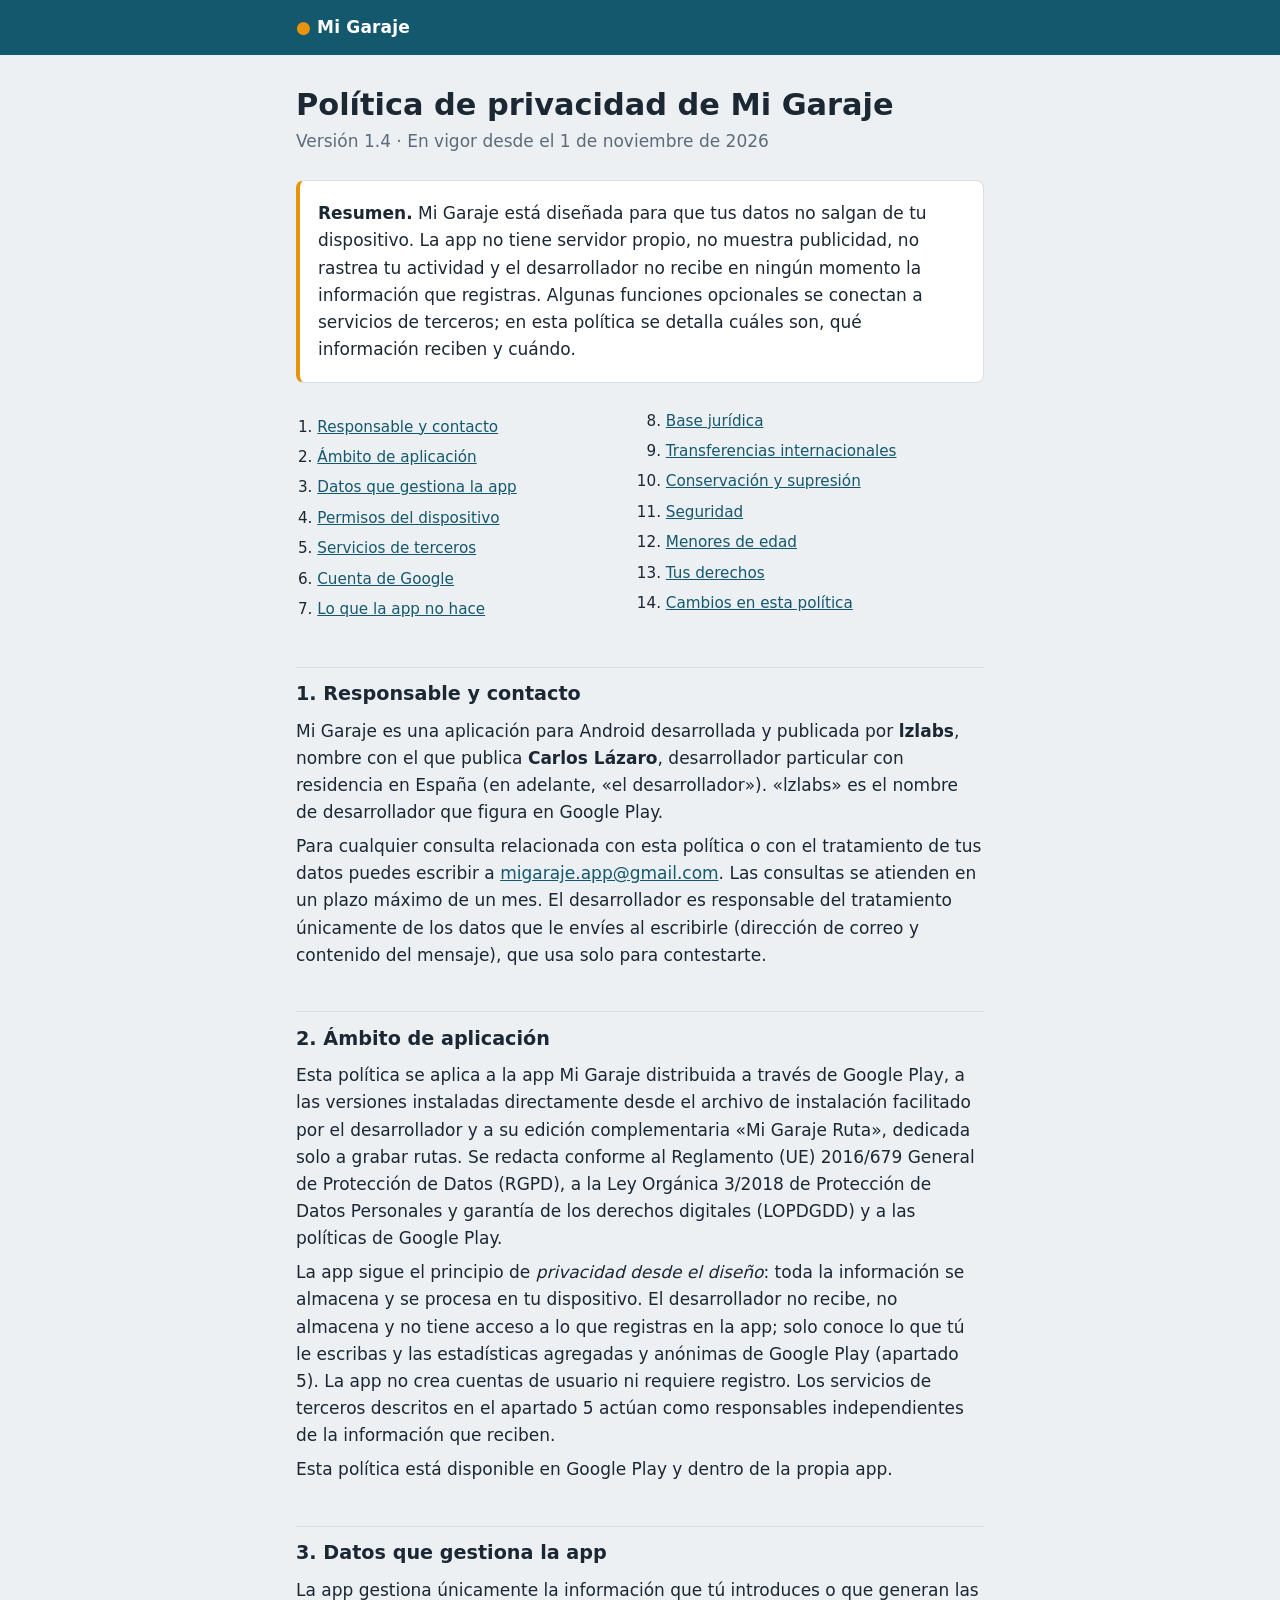
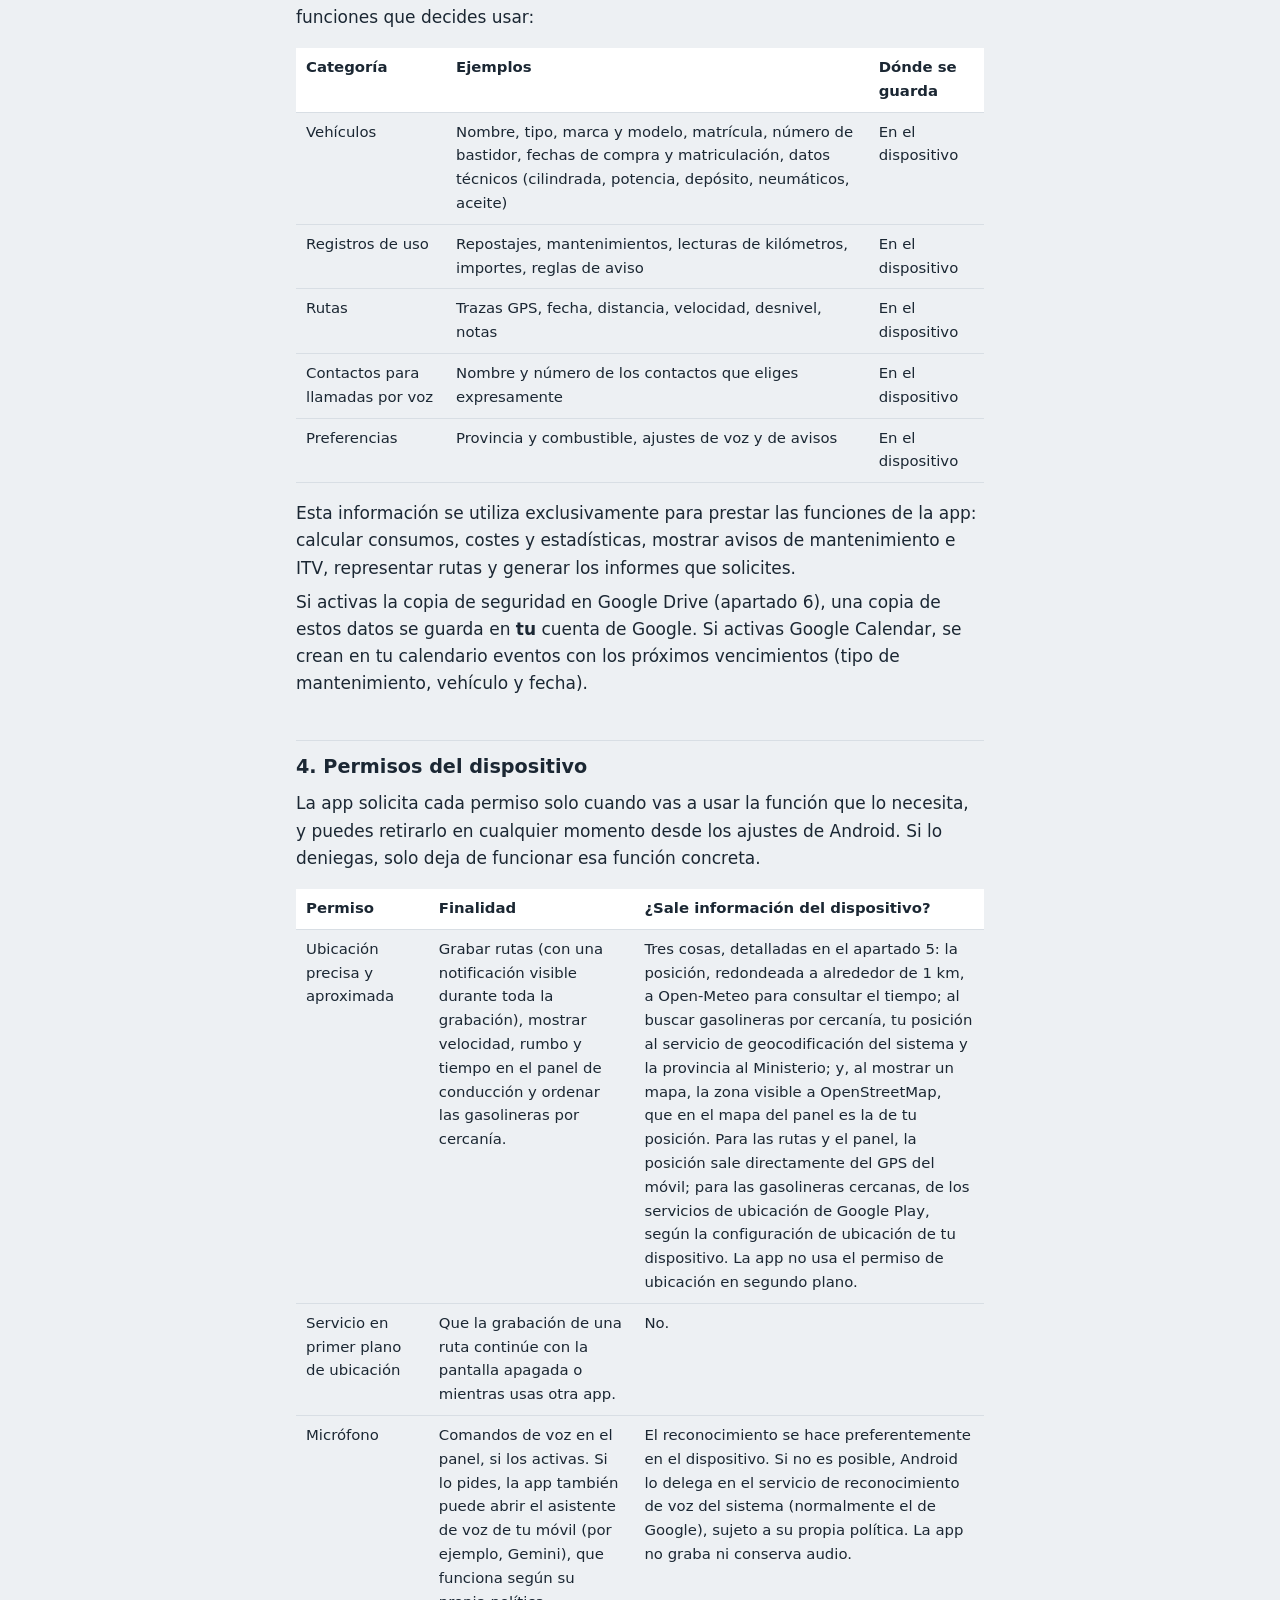
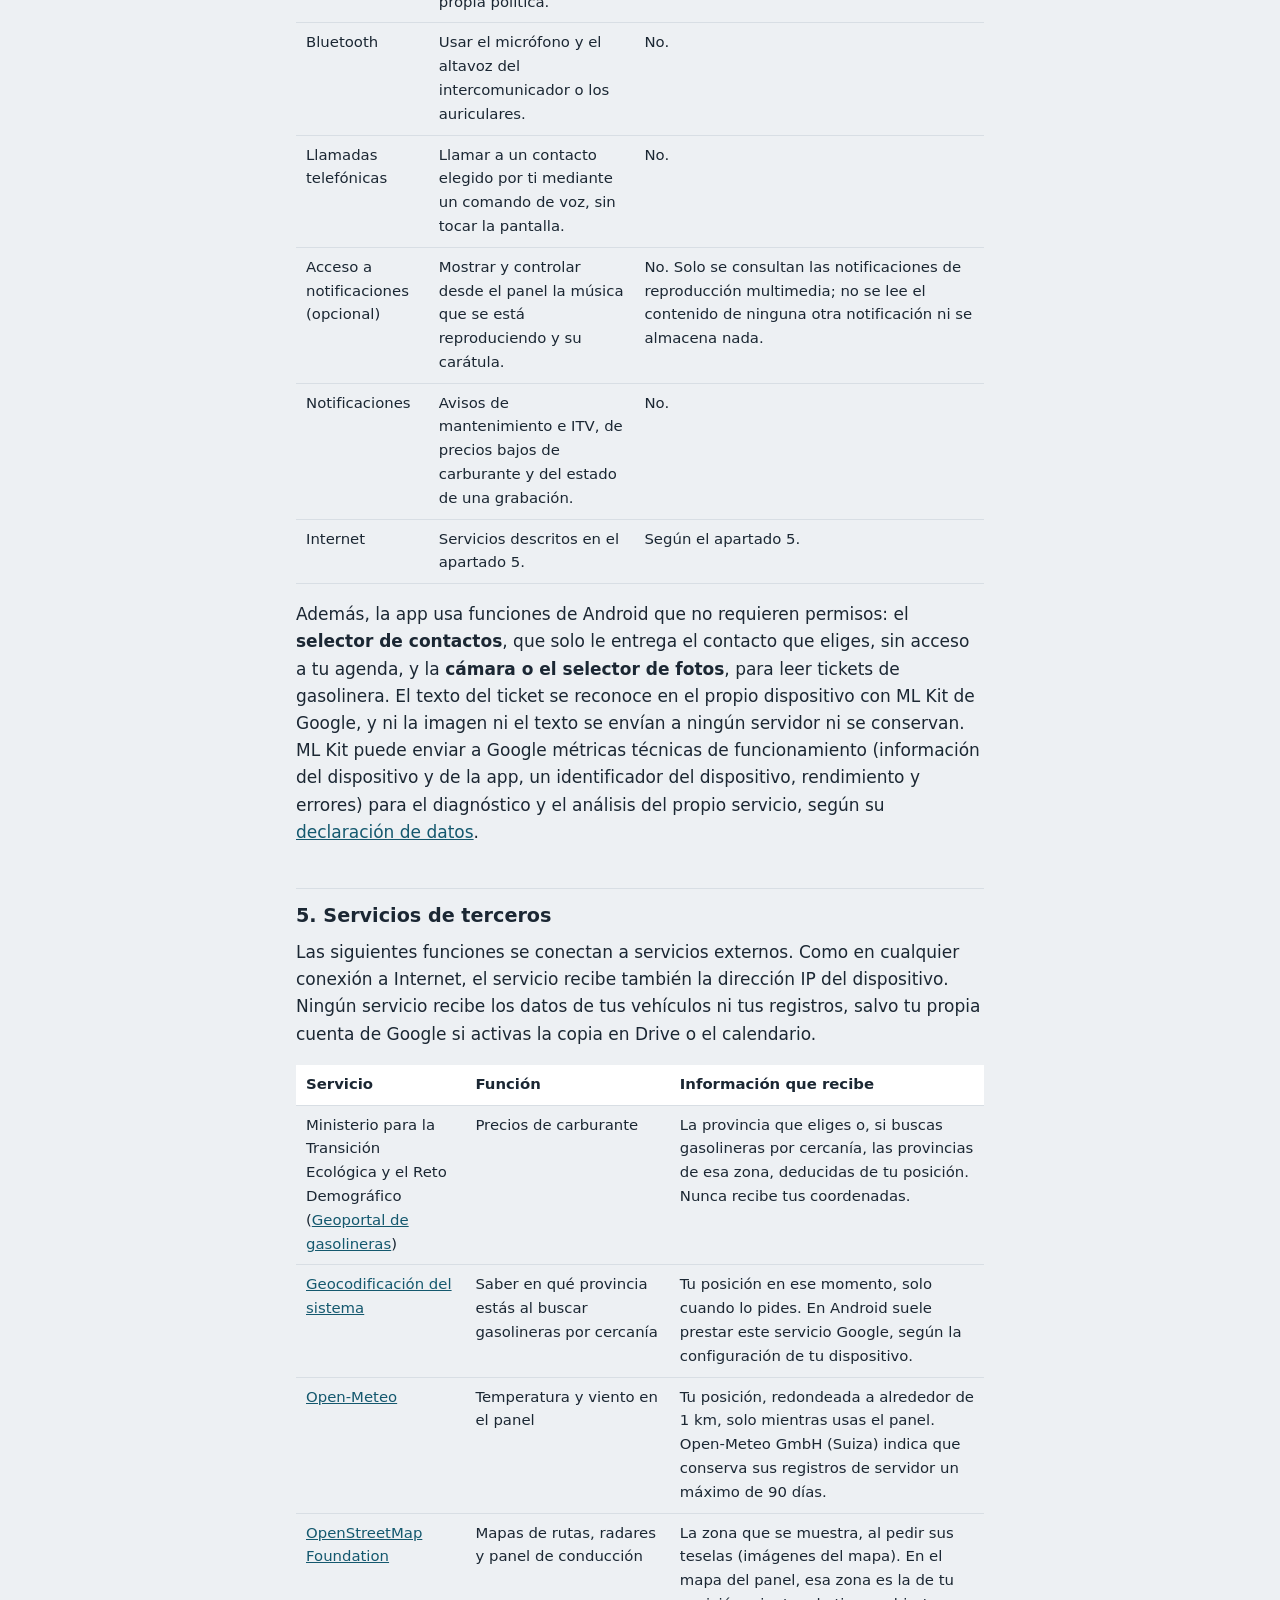
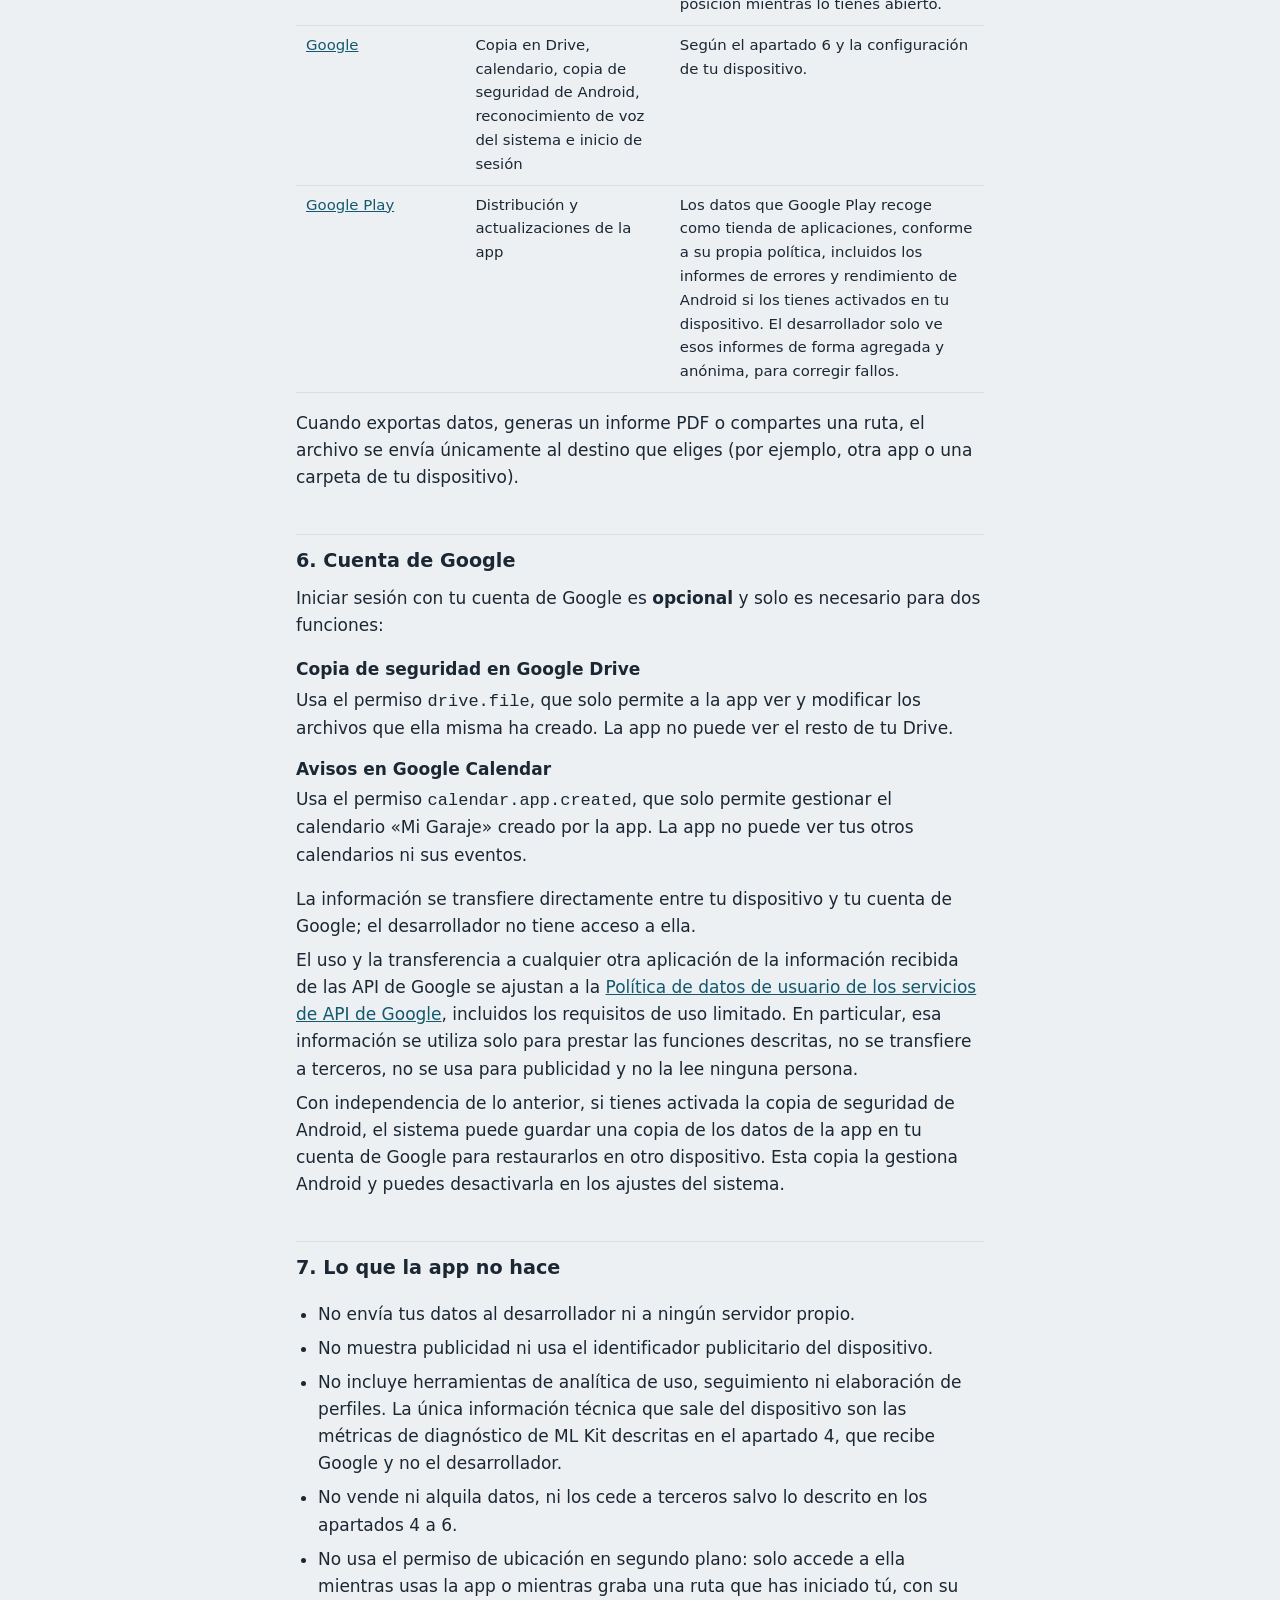
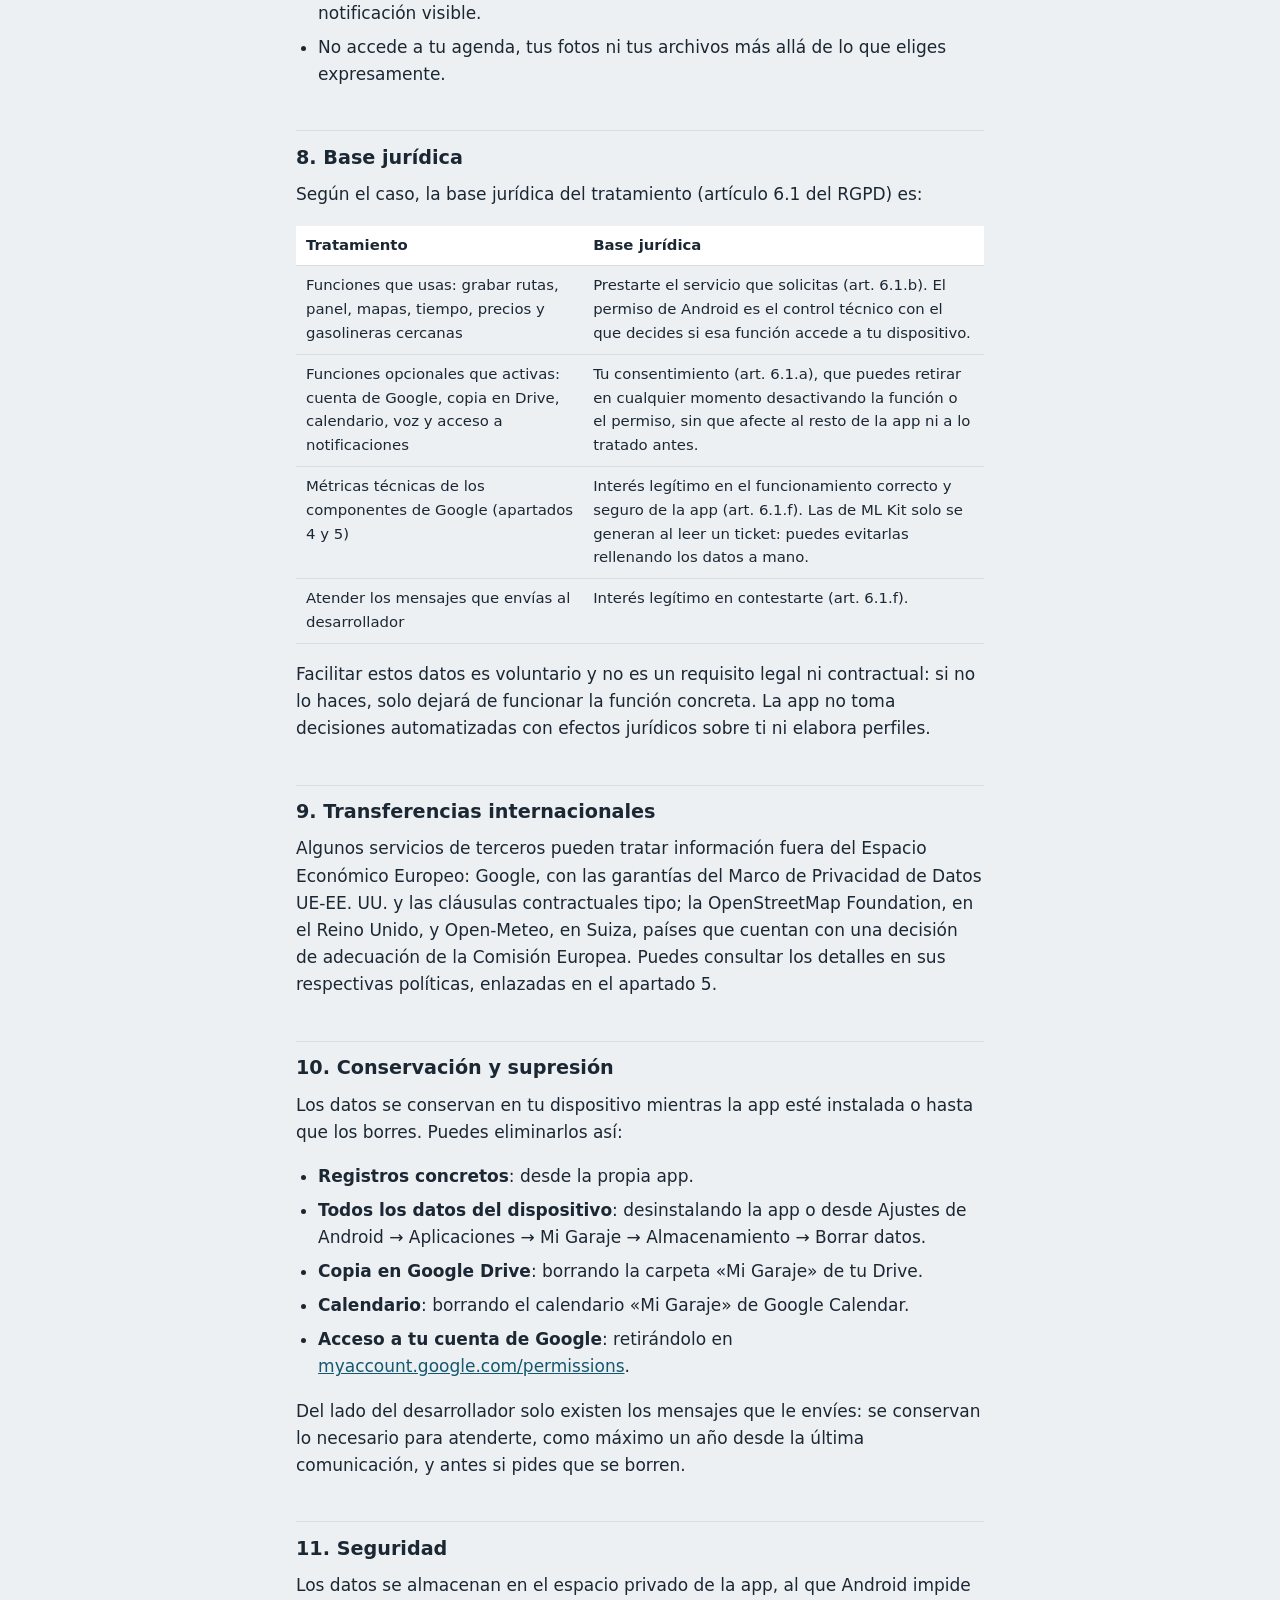
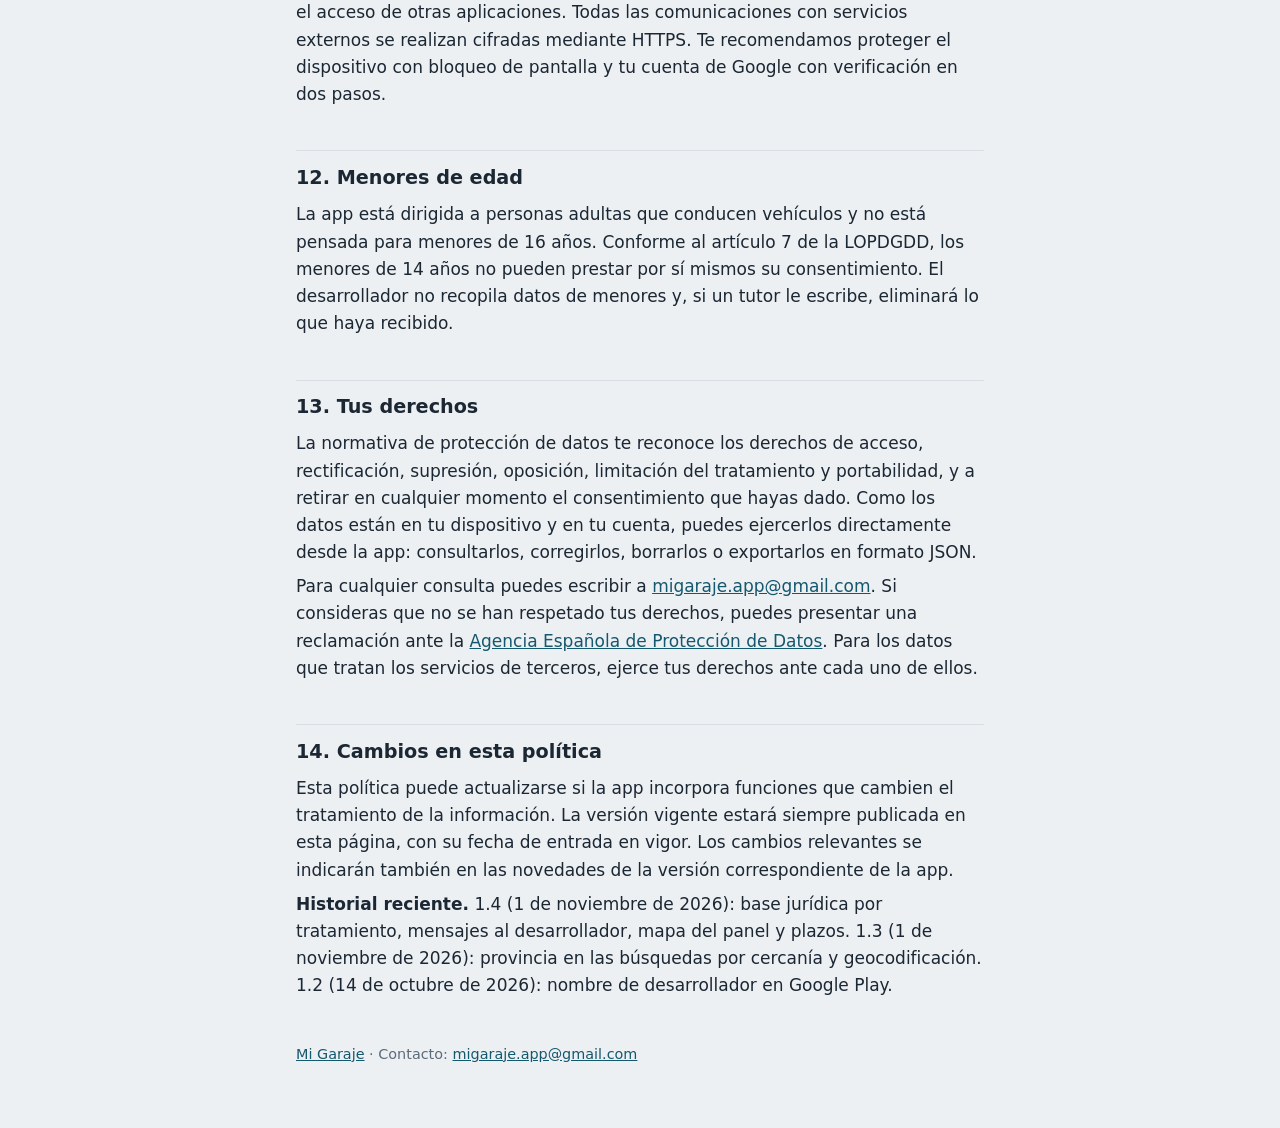
==== commit 955b73a2: "Política 1.4: revisión RGPD (base jurídica por tratamiento, mensajes, mapa del panel, menores) Co-Au" ====
--- a/mi-garaje/privacidad/index.html
+++ b/mi-garaje/privacidad/index.html
@@ -11,7 +11,7 @@
 <header class="barra"><div><a href="/"><span>●</span> Mi Garaje</a></div></header>
 <main>
   <h1>Política de privacidad de Mi Garaje</h1>
-  <p class="sub">Versión 1.3 · En vigor desde el 1 de noviembre de 2026</p>
+  <p class="sub">Versión 1.4 · En vigor desde el 1 de noviembre de 2026</p>
 
   <div class="resumen">
     <p><strong>Resumen.</strong> Mi Garaje está diseñada para que tus datos no salgan de
@@ -47,7 +47,9 @@
   «lzlabs» es el nombre de desarrollador que figura en Google Play.</p>
   <p>Para cualquier consulta relacionada con esta política o con el tratamiento de tus
   datos puedes escribir a <a href="mailto:migaraje.app@gmail.com">migaraje.app@gmail.com</a>.
-  Las consultas se atienden en un plazo máximo de un mes.</p>
+  Las consultas se atienden en un plazo máximo de un mes. El desarrollador es
+  responsable del tratamiento únicamente de los datos que le envíes al escribirle (dirección
+  de correo y contenido del mensaje), que usa solo para contestarte.</p>
 
   <h2 id="ambito">2. Ámbito de aplicación</h2>
   <p>Esta política se aplica a la app Mi Garaje distribuida a través de Google Play, a
@@ -58,8 +60,9 @@
   Personales y garantía de los derechos digitales (LOPDGDD) y a las políticas de
   Google Play.</p>
   <p>La app sigue el principio de <em>privacidad desde el diseño</em>: toda la
-  información se almacena y se procesa en tu dispositivo. El desarrollador no recibe,
-  no almacena y no tiene acceso a ningún dato de los usuarios. La app no crea cuentas
+  información se almacena y se procesa en tu dispositivo. El desarrollador no recibe, no almacena y no tiene acceso a lo que registras en la
+  app; solo conoce lo que tú le escribas y las estadísticas agregadas y anónimas de Google Play
+  (apartado 5). La app no crea cuentas
   de usuario ni requiere registro. Los servicios de terceros descritos en el apartado 5
   actúan como responsables independientes de la información que reciben.</p>
   <p>Esta política está disponible en Google Play y dentro de la propia app.</p>
@@ -102,9 +105,11 @@
       <tbody>
         <tr><td data-label="Permiso">Ubicación precisa y aproximada</td><td data-label="Finalidad">Grabar rutas (con una notificación visible durante toda la grabación),
           mostrar velocidad, rumbo y tiempo en el panel de conducción y ordenar las
-          gasolineras por cercanía.</td><td data-label="¿Sale información del dispositivo?">La posición, redondeada a alrededor de 1 km, que se envía a Open-Meteo
-          para consultar el tiempo; y, al buscar gasolineras por cercanía, tu posición al
-          servicio de geocodificación del sistema y la provincia al Ministerio (apartado 5).
+          gasolineras por cercanía.</td><td data-label="¿Sale información del dispositivo?">Tres cosas, detalladas en el apartado 5: la posición, redondeada a alrededor de
+          1 km, a Open-Meteo para consultar el tiempo; al buscar gasolineras por cercanía, tu
+          posición al servicio de geocodificación del sistema y la provincia al Ministerio; y,
+          al mostrar un mapa, la zona visible a OpenStreetMap, que en el mapa del panel es la
+          de tu posición.
           Para las rutas y el panel, la posición sale directamente del GPS del
           móvil; para las gasolineras cercanas, de los servicios de ubicación de Google Play,
           según la configuración de ubicación de tu dispositivo. La app no usa el permiso de
@@ -159,7 +164,9 @@
           el panel. Open-Meteo GmbH (Suiza) indica que conserva sus registros de
           servidor un máximo de 90 días.</td></tr>
         <tr><td data-label="Servicio"><a href="https://osmfoundation.org/wiki/Privacy_Policy">OpenStreetMap
-          Foundation</a></td><td data-label="Función">Mapas de las rutas</td><td data-label="Información que recibe">Las teselas (imágenes) de la zona del mapa que se muestra.</td></tr>
+          Foundation</a></td><td data-label="Función">Mapas de rutas, radares y panel de conducción</td><td data-label="Información que recibe">La zona que se muestra, al pedir sus teselas (imágenes del
+          mapa). En el mapa del panel, esa zona es la de tu posición mientras lo tienes
+          abierto.</td></tr>
         <tr><td data-label="Servicio"><a href="https://policies.google.com/privacy?hl=es">Google</a></td><td data-label="Función">Copia en Drive, calendario, copia de seguridad de Android, reconocimiento de
           voz del sistema e inicio de sesión</td><td data-label="Información que recibe">Según el apartado 6 y la configuración de tu dispositivo.</td></tr>
         <tr><td data-label="Servicio"><a href="https://policies.google.com/privacy?hl=es">Google Play</a></td><td data-label="Función">Distribución y actualizaciones de la app</td><td data-label="Información que recibe">Los datos que Google Play recoge como tienda de aplicaciones, conforme a su
@@ -206,7 +213,7 @@
     <li>No incluye herramientas de analítica de uso, seguimiento ni elaboración de perfiles.
     La única información técnica que sale del dispositivo son las métricas de diagnóstico
     de ML Kit descritas en el apartado 4, que recibe Google y no el desarrollador.</li>
-    <li>No vende, alquila ni cede datos a terceros.</li>
+    <li>No vende ni alquila datos, ni los cede a terceros salvo lo descrito en los apartados 4 a 6.</li>
     <li>No usa el permiso de ubicación en segundo plano: solo accede a ella mientras usas
     la app o mientras graba una ruta que has iniciado tú, con su notificación visible.</li>
     <li>No accede a tu agenda, tus fotos ni tus archivos más allá de lo que eliges
@@ -214,13 +221,26 @@
   </ul>
 
   <h2 id="base">8. Base jurídica</h2>
-  <p>Las funciones que usan permisos del dispositivo o se conectan a servicios de
-  terceros se activan por decisión tuya, para prestarte el servicio que solicitas. La
-  base es tu consentimiento (artículo 6.1.a del RGPD), que expresas al conceder el
-  permiso, al iniciar sesión con Google o al activar la función, y que puedes retirar en
-  cualquier momento sin que afecte al resto de la app. Las métricas técnicas de los
-  componentes de Google (apartados 4 y 5) se basan en el interés legítimo en el
-  funcionamiento correcto y seguro de la app (artículo 6.1.f del RGPD).</p>
+  <p>Según el caso, la base jurídica del tratamiento (artículo 6.1 del RGPD) es:</p>
+  <div class="tabla">
+    <table>
+      <thead><tr><th>Tratamiento</th><th>Base jurídica</th></tr></thead>
+      <tbody>
+        <tr><td data-label="Tratamiento">Funciones que usas: grabar rutas, panel, mapas, tiempo, precios y gasolineras cercanas</td><td data-label="Base jurídica">Prestarte el servicio que solicitas (art. 6.1.b). El permiso de Android
+          es el control técnico con el que decides si esa función accede a tu dispositivo.</td></tr>
+        <tr><td data-label="Tratamiento">Funciones opcionales que activas: cuenta de Google, copia en Drive, calendario, voz y acceso a notificaciones</td><td data-label="Base jurídica">Tu consentimiento (art. 6.1.a), que puedes retirar en cualquier momento
+          desactivando la función o el permiso, sin que afecte al resto de la app ni a lo
+          tratado antes.</td></tr>
+        <tr><td data-label="Tratamiento">Métricas técnicas de los componentes de Google (apartados 4 y 5)</td><td data-label="Base jurídica">Interés legítimo en el funcionamiento correcto y seguro de la app
+          (art. 6.1.f). Las de ML Kit solo se generan al leer un ticket: puedes evitarlas
+          rellenando los datos a mano.</td></tr>
+        <tr><td data-label="Tratamiento">Atender los mensajes que envías al desarrollador</td><td data-label="Base jurídica">Interés legítimo en contestarte (art. 6.1.f).</td></tr>
+      </tbody>
+    </table>
+  </div>
+  <p>Facilitar estos datos es voluntario y no es un requisito legal ni contractual: si no lo
+  haces, solo dejará de funcionar la función concreta. La app no toma decisiones
+  automatizadas con efectos jurídicos sobre ti ni elabora perfiles.</p>
 
   <h2 id="transferencias">9. Transferencias internacionales</h2>
   <p>Algunos servicios de terceros pueden tratar información fuera del Espacio Económico
@@ -244,8 +264,9 @@
     <li><strong>Acceso a tu cuenta de Google</strong>: retirándolo en
     <a href="https://myaccount.google.com/permissions">myaccount.google.com/permissions</a>.</li>
   </ul>
-  <p>Como el desarrollador no guarda ningún dato, no hay información que eliminar de su
-  lado.</p>
+  <p>Del lado del desarrollador solo existen los mensajes que le envíes: se conservan lo
+  necesario para atenderte, como máximo un año desde la última comunicación, y antes si pides
+  que se borren.</p>
 
   <h2 id="seguridad">11. Seguridad</h2>
   <p>Los datos se almacenan en el espacio privado de la app, al que Android impide el
@@ -254,12 +275,15 @@
   de pantalla y tu cuenta de Google con verificación en dos pasos.</p>
 
   <h2 id="menores">12. Menores de edad</h2>
-  <p>La app está dirigida a personas mayores de edad que conducen vehículos y no está
-  pensada para menores de 16 años.</p>
+  <p>La app está dirigida a personas adultas que conducen vehículos y no está pensada para
+  menores de 16 años. Conforme al artículo 7 de la LOPDGDD, los menores de 14 años no pueden
+  prestar por sí mismos su consentimiento. El desarrollador no recopila datos de menores y, si
+  un tutor le escribe, eliminará lo que haya recibido.</p>
 
   <h2 id="derechos">13. Tus derechos</h2>
   <p>La normativa de protección de datos te reconoce los derechos de acceso,
-  rectificación, supresión, oposición, limitación del tratamiento y portabilidad. Como
+  rectificación, supresión, oposición, limitación del tratamiento y portabilidad, y a retirar
+  en cualquier momento el consentimiento que hayas dado. Como
   los datos están en tu dispositivo y en tu cuenta, puedes ejercerlos directamente desde
   la app: consultarlos, corregirlos, borrarlos o exportarlos en formato JSON.</p>
   <p>Para cualquier consulta puedes escribir a
@@ -274,6 +298,10 @@
   tratamiento de la información. La versión vigente estará siempre publicada en esta
   página, con su fecha de entrada en vigor. Los cambios relevantes se indicarán también
   en las novedades de la versión correspondiente de la app.</p>
+  <p><strong>Historial reciente.</strong> 1.4 (1 de noviembre de 2026): base jurídica por
+  tratamiento, mensajes al desarrollador, mapa del panel y plazos. 1.3 (1 de noviembre de
+  2026): provincia en las búsquedas por cercanía y geocodificación. 1.2 (14 de octubre de
+  2026): nombre de desarrollador en Google Play.</p>
 
   <footer><a href="/">Mi Garaje</a> · Contacto:
   <a href="mailto:migaraje.app@gmail.com">migaraje.app@gmail.com</a></footer>
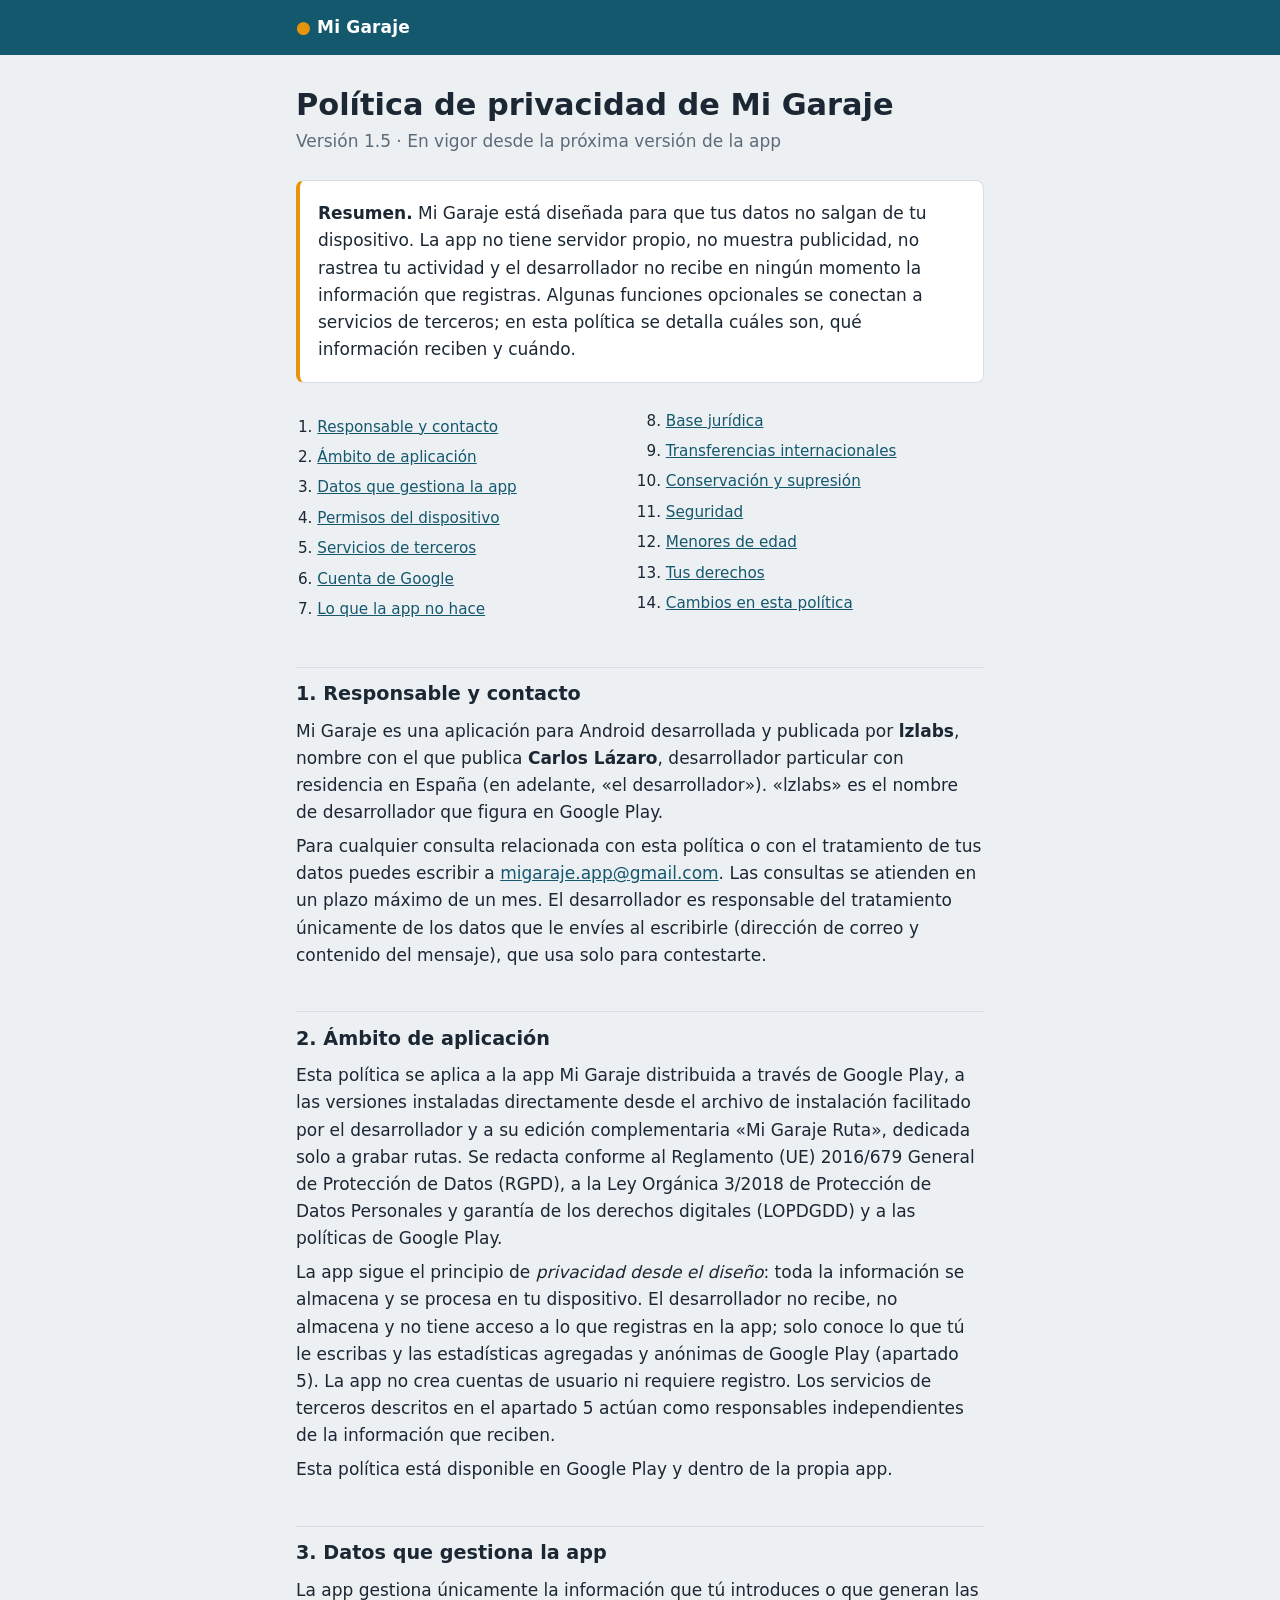
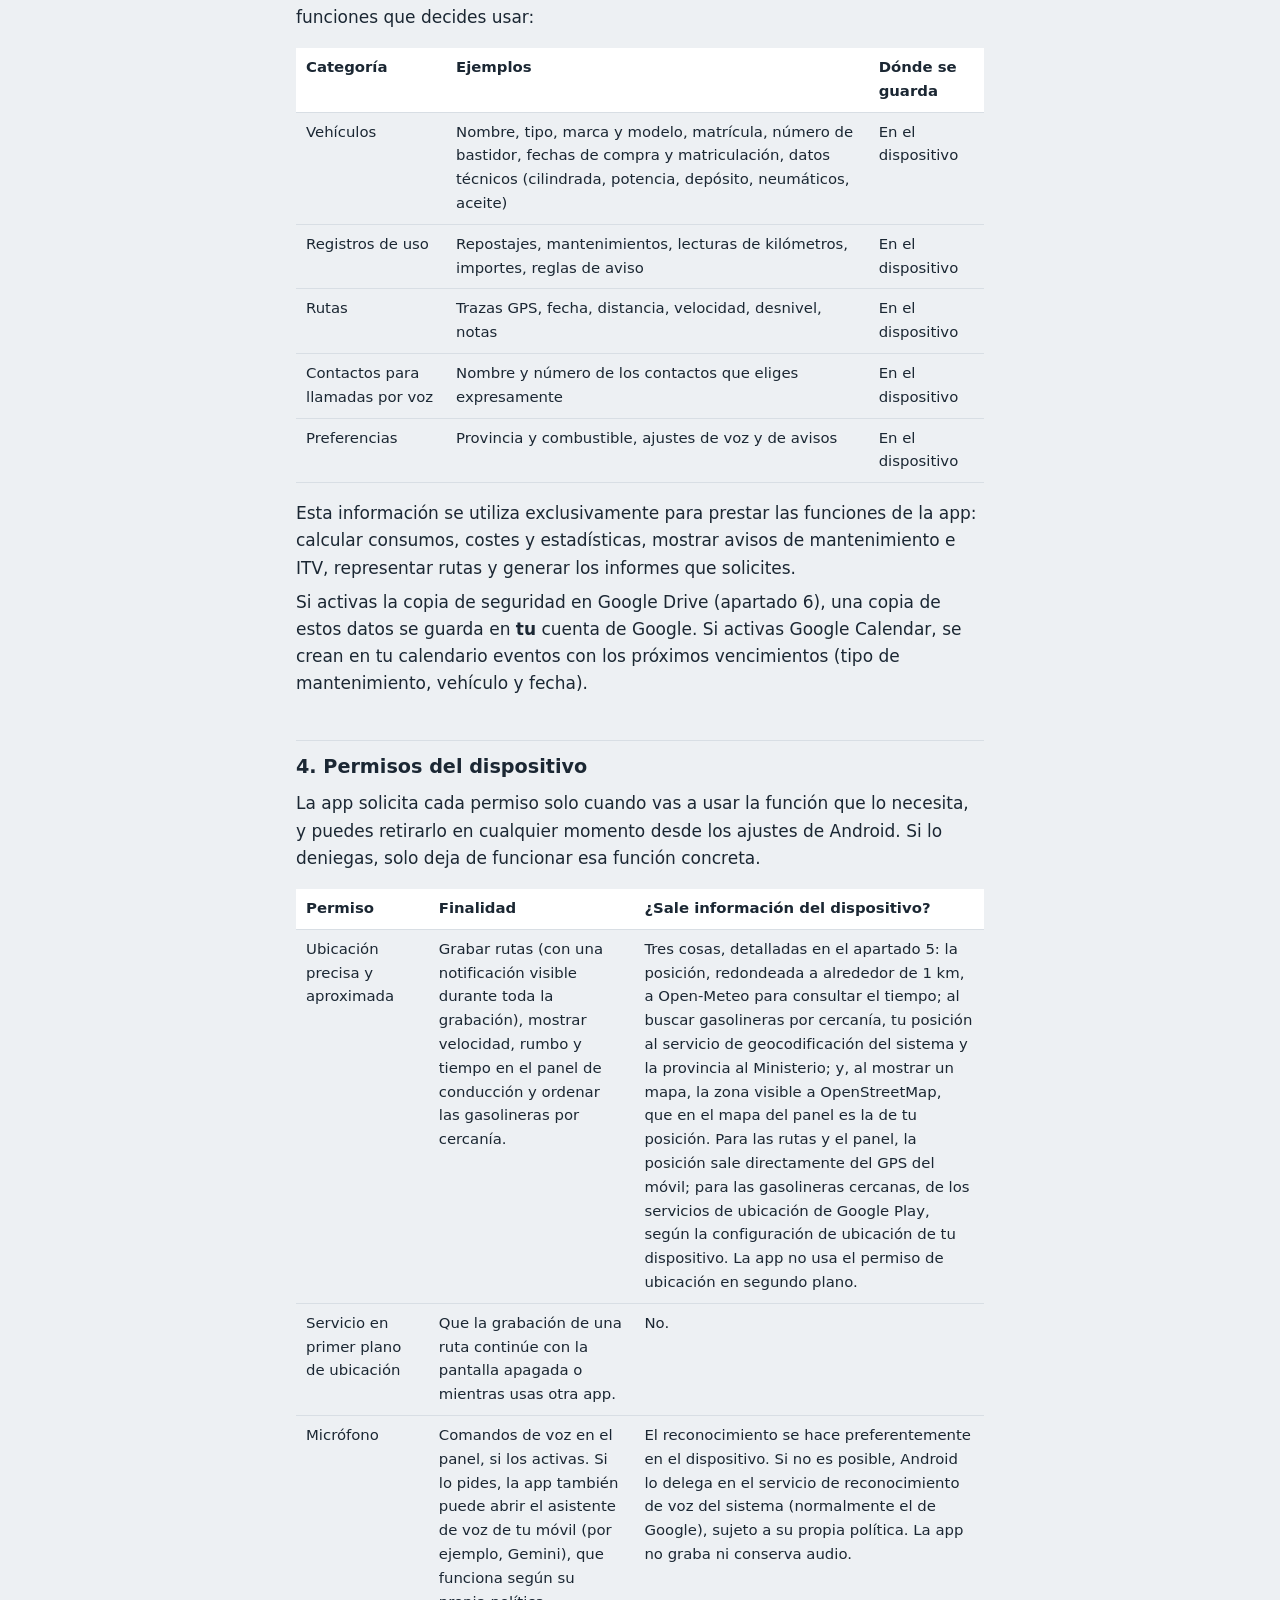
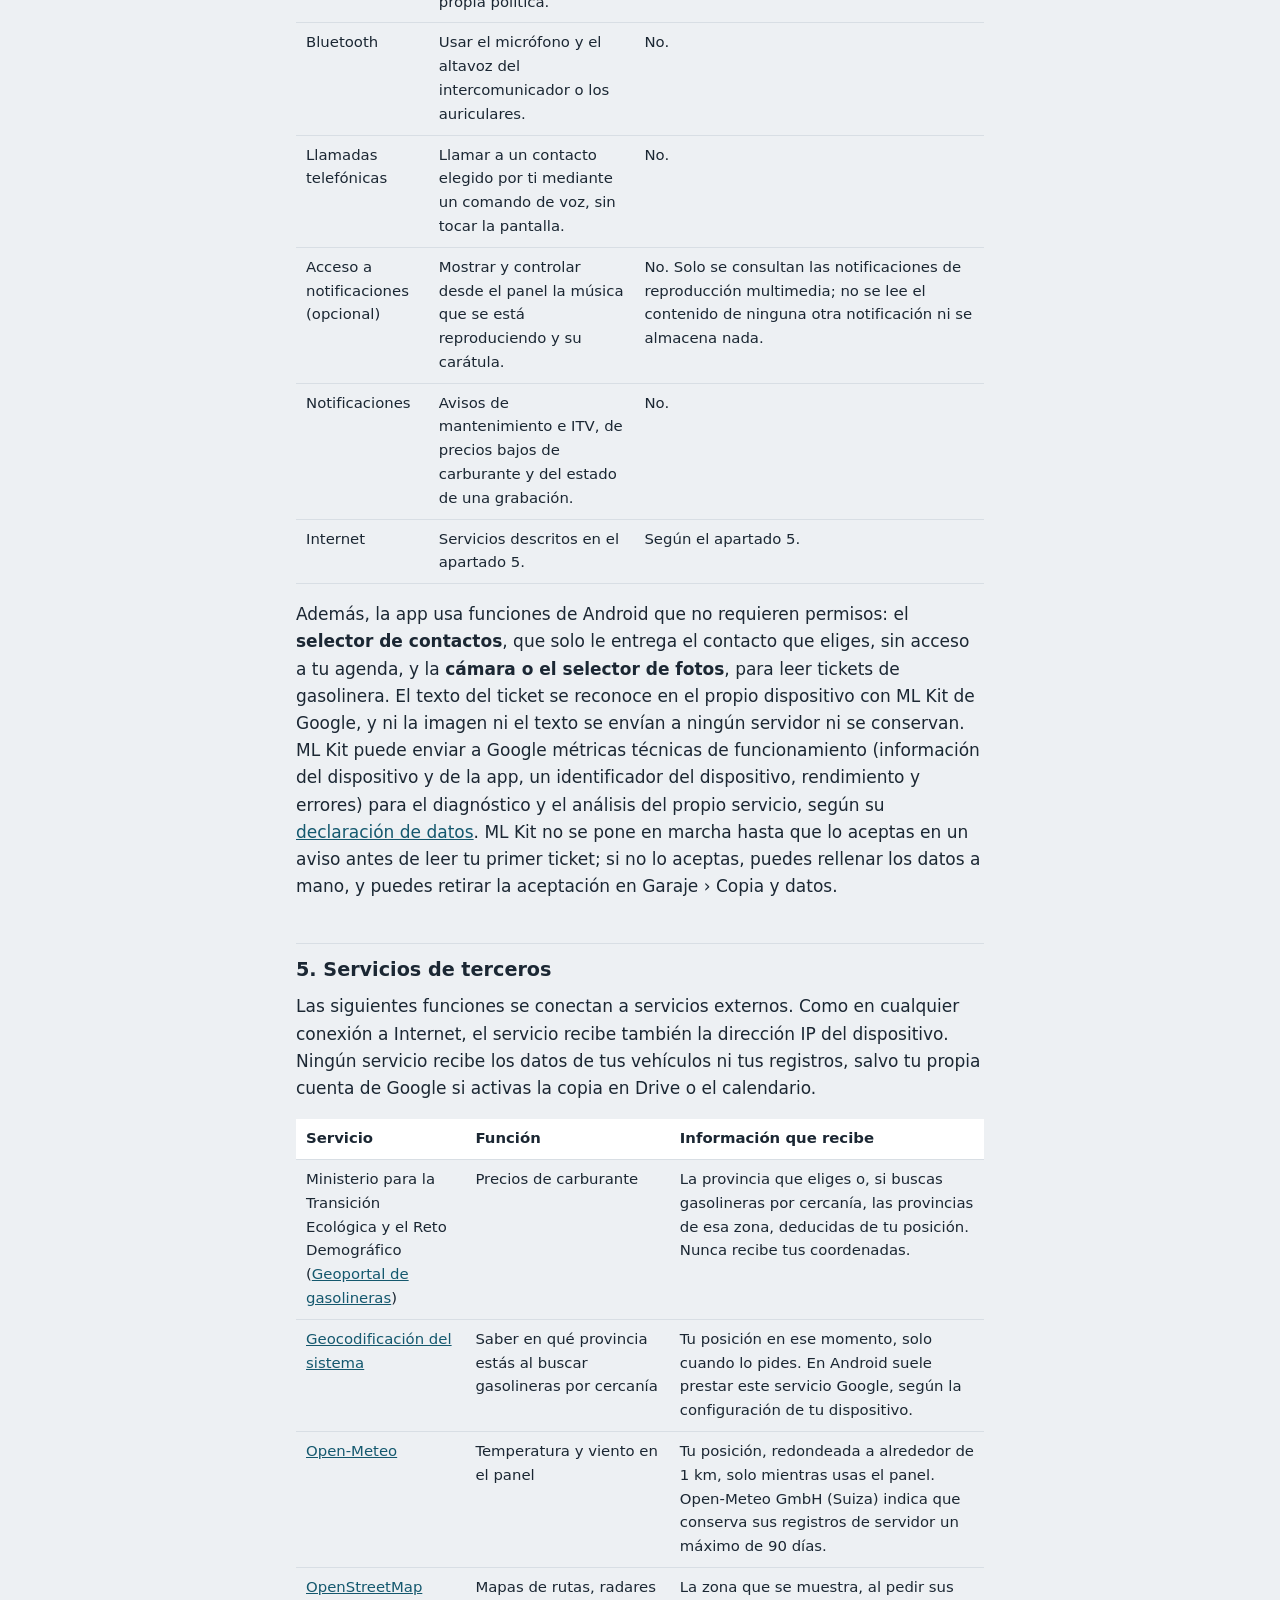
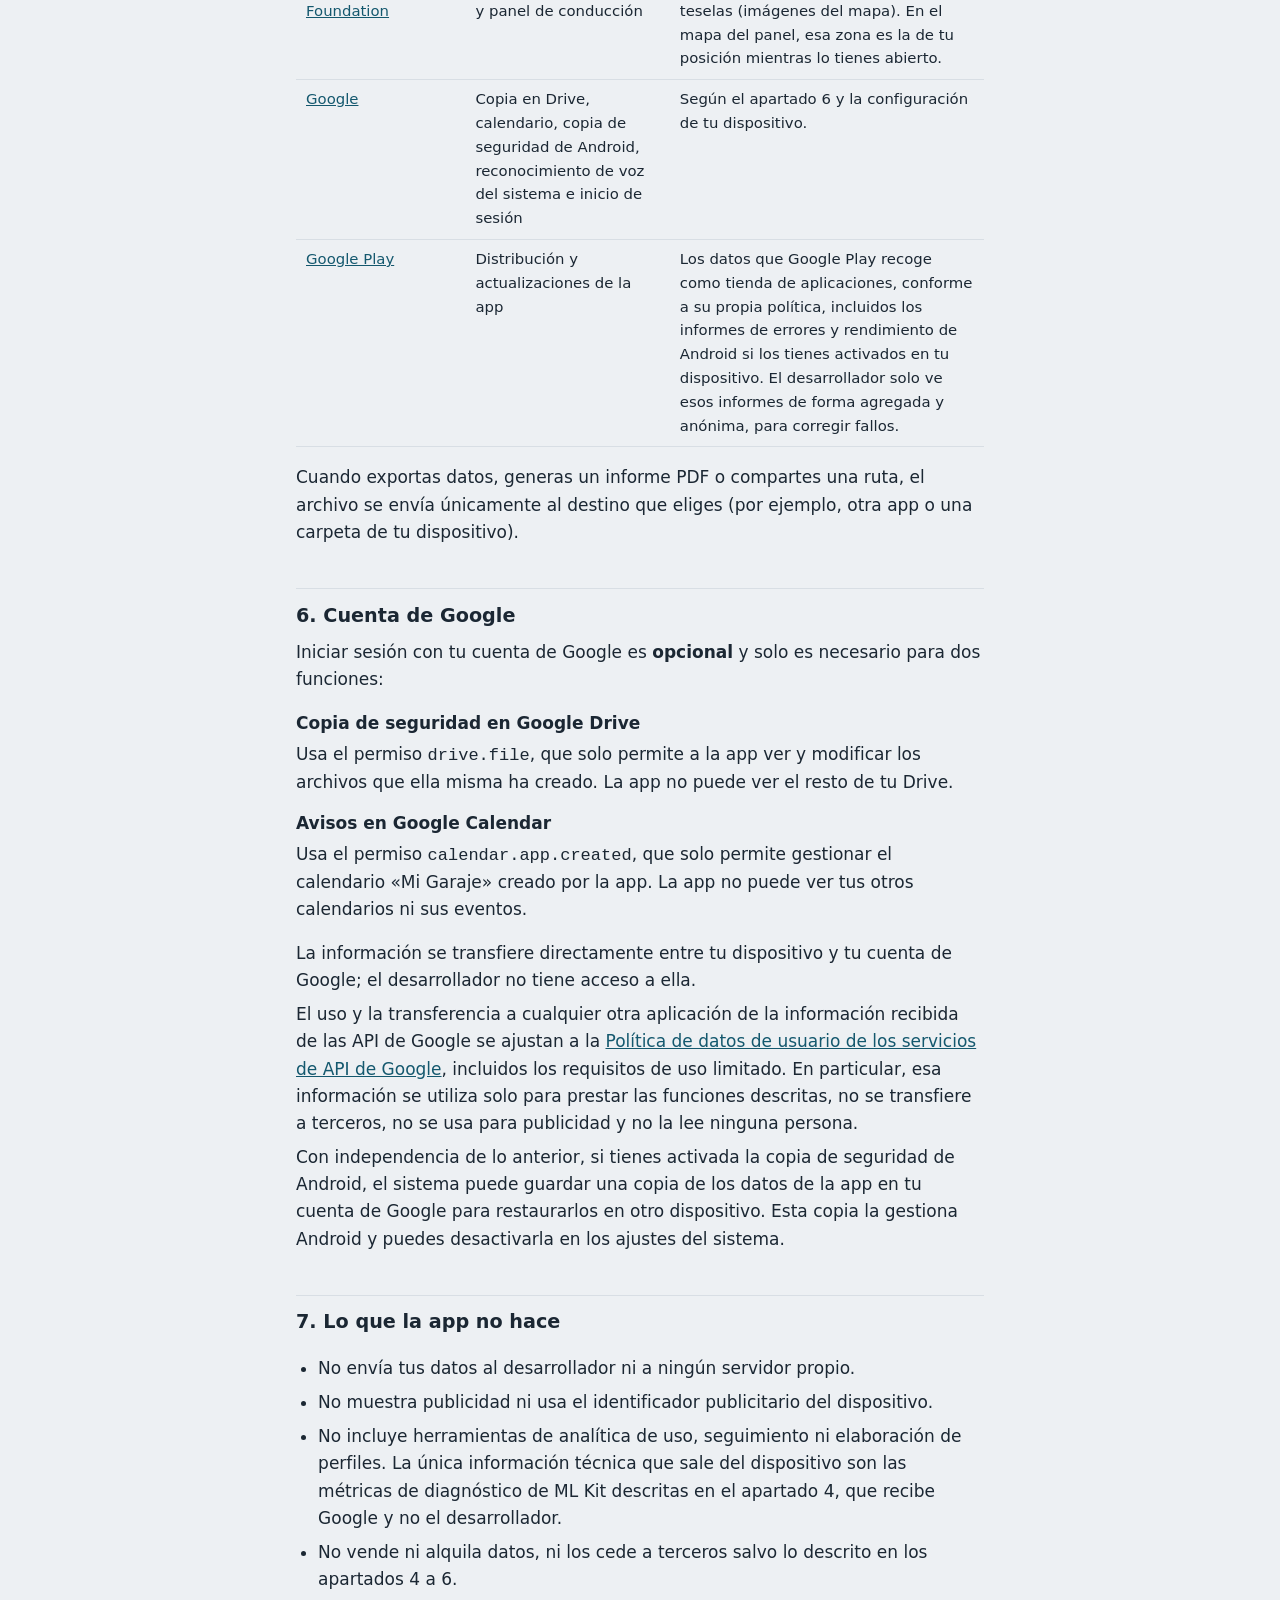
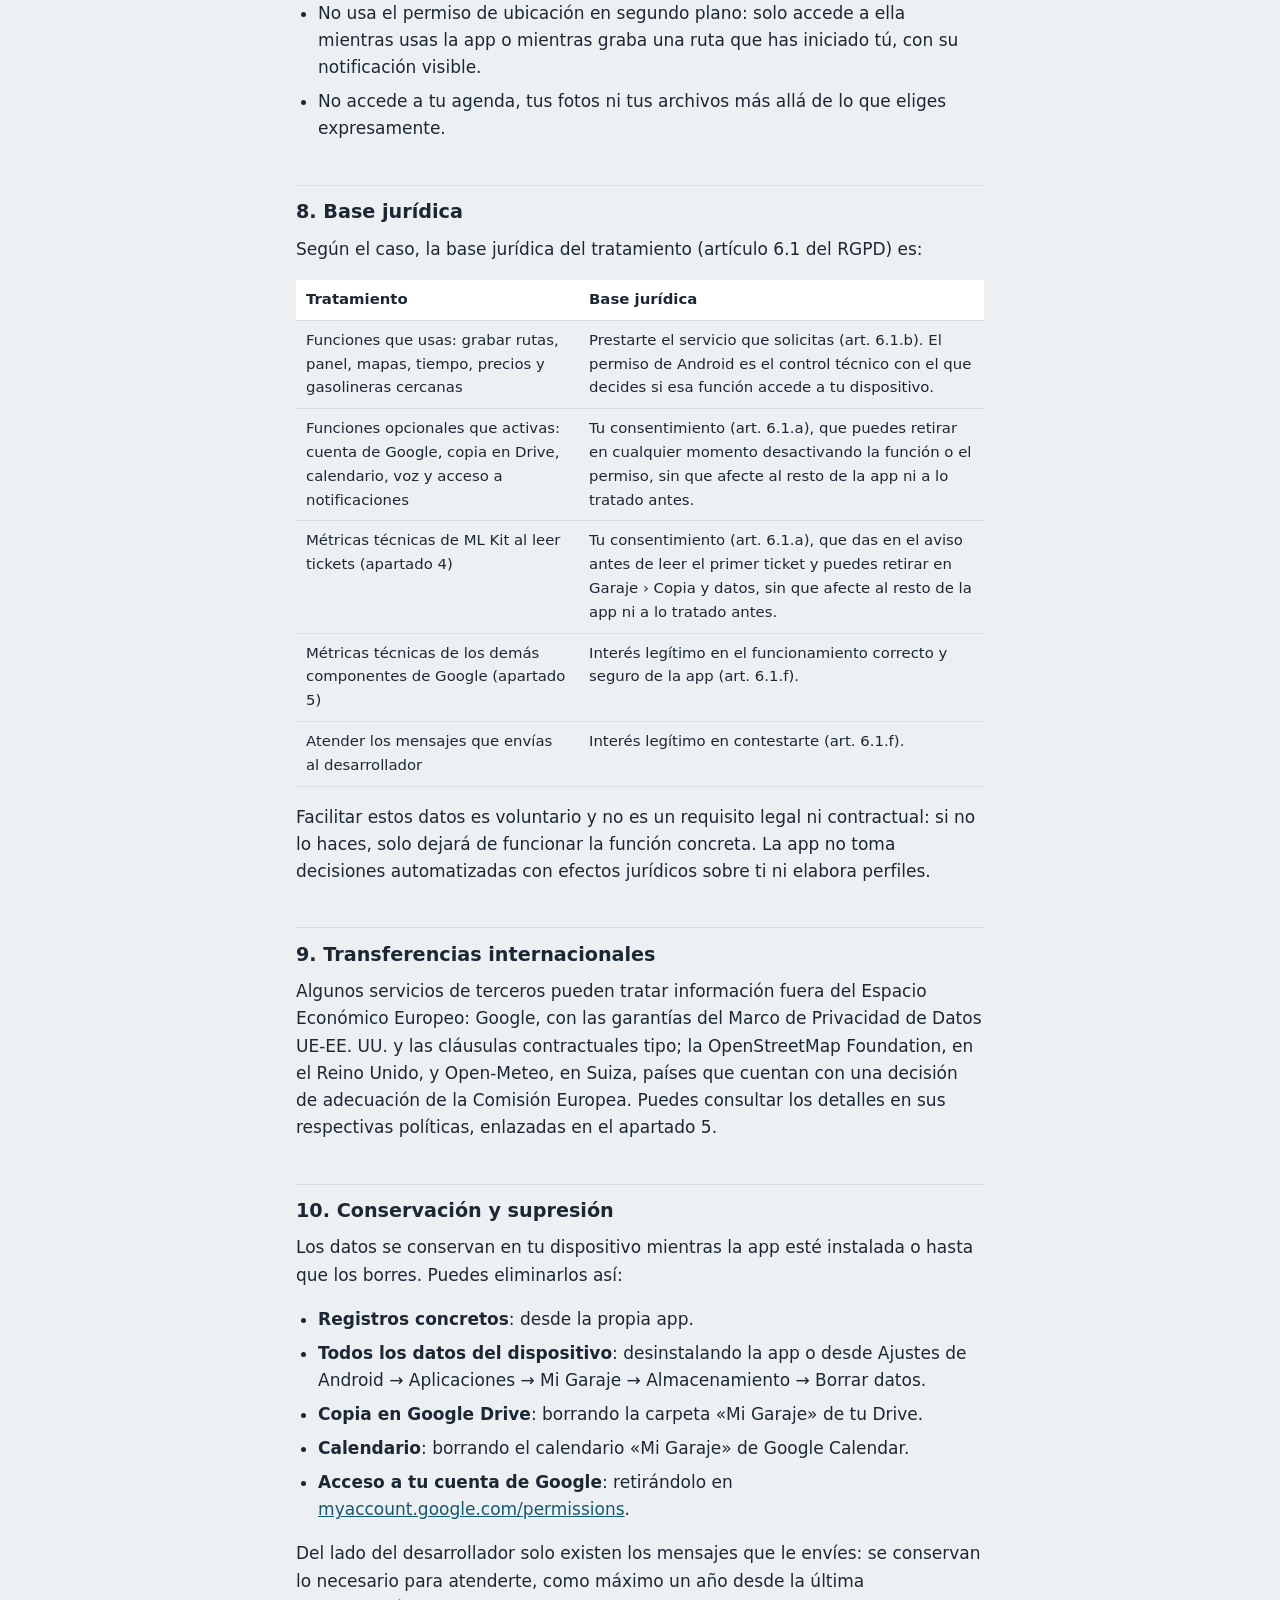
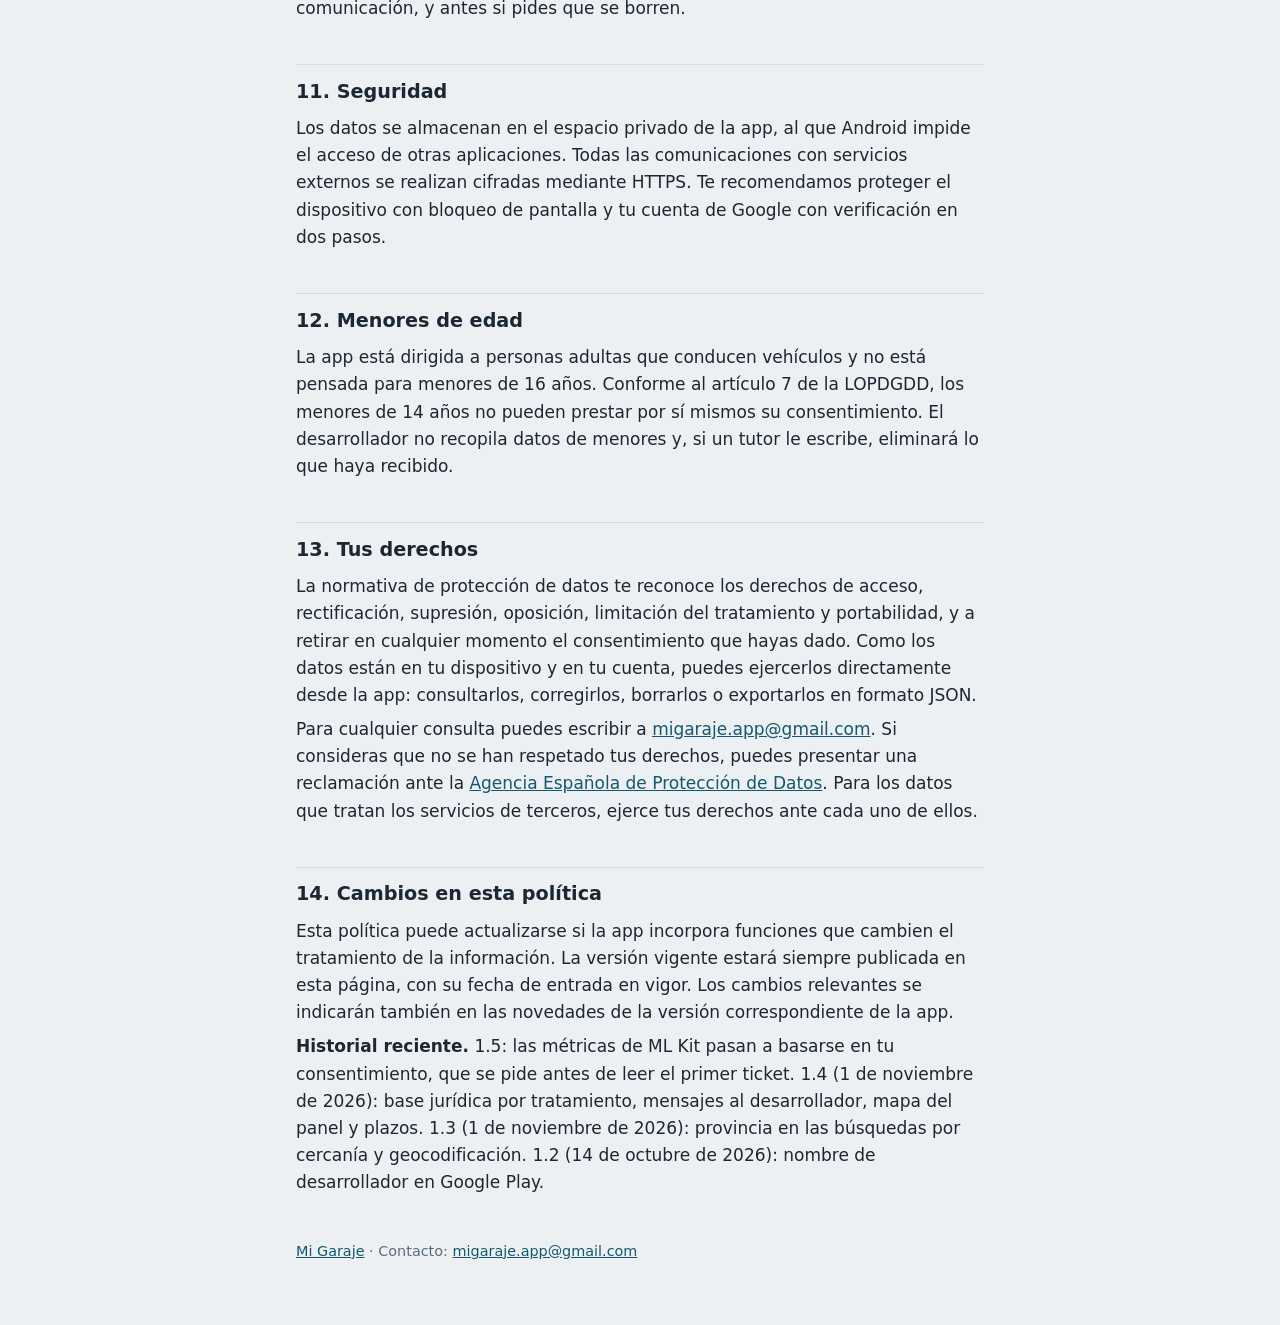
==== commit 0d6ddcf7: "Política 1.5: las métricas de ML Kit pasan a consentimiento Mi Garaje pide permiso antes de leer el " ====
--- a/mi-garaje/privacidad/index.html
+++ b/mi-garaje/privacidad/index.html
@@ -11,7 +11,7 @@
 <header class="barra"><div><a href="/"><span>●</span> Mi Garaje</a></div></header>
 <main>
   <h1>Política de privacidad de Mi Garaje</h1>
-  <p class="sub">Versión 1.4 · En vigor desde el 1 de noviembre de 2026</p>
+  <p class="sub">Versión 1.5 · En vigor desde la próxima versión de la app</p>
 
   <div class="resumen">
     <p><strong>Resumen.</strong> Mi Garaje está diseñada para que tus datos no salgan de
@@ -143,7 +143,9 @@
   (información del dispositivo y de la app, un identificador del dispositivo, rendimiento
   y errores) para el diagnóstico y el análisis del propio servicio,
   según su <a href="https://developers.google.com/ml-kit/android-data-disclosure">declaración
-  de datos</a>.</p>
+  de datos</a>. ML Kit no se pone en marcha hasta que lo aceptas en un aviso antes de leer tu
+  primer ticket; si no lo aceptas, puedes rellenar los datos a mano, y puedes retirar la
+  aceptación en Garaje › Copia y datos.</p>
 
   <h2 id="terceros">5. Servicios de terceros</h2>
   <p>Las siguientes funciones se conectan a servicios externos. Como en cualquier
@@ -231,9 +233,11 @@
         <tr><td data-label="Tratamiento">Funciones opcionales que activas: cuenta de Google, copia en Drive, calendario, voz y acceso a notificaciones</td><td data-label="Base jurídica">Tu consentimiento (art. 6.1.a), que puedes retirar en cualquier momento
           desactivando la función o el permiso, sin que afecte al resto de la app ni a lo
           tratado antes.</td></tr>
-        <tr><td data-label="Tratamiento">Métricas técnicas de los componentes de Google (apartados 4 y 5)</td><td data-label="Base jurídica">Interés legítimo en el funcionamiento correcto y seguro de la app
-          (art. 6.1.f). Las de ML Kit solo se generan al leer un ticket: puedes evitarlas
-          rellenando los datos a mano.</td></tr>
+        <tr><td data-label="Tratamiento">Métricas técnicas de ML Kit al leer tickets (apartado 4)</td><td data-label="Base jurídica">Tu consentimiento (art. 6.1.a), que das en el aviso antes de leer el
+          primer ticket y puedes retirar en Garaje › Copia y datos, sin que afecte al resto de
+          la app ni a lo tratado antes.</td></tr>
+        <tr><td data-label="Tratamiento">Métricas técnicas de los demás componentes de Google (apartado 5)</td><td data-label="Base jurídica">Interés legítimo en el funcionamiento correcto y seguro de la app
+          (art. 6.1.f).</td></tr>
         <tr><td data-label="Tratamiento">Atender los mensajes que envías al desarrollador</td><td data-label="Base jurídica">Interés legítimo en contestarte (art. 6.1.f).</td></tr>
       </tbody>
     </table>
@@ -298,7 +302,8 @@
   tratamiento de la información. La versión vigente estará siempre publicada en esta
   página, con su fecha de entrada en vigor. Los cambios relevantes se indicarán también
   en las novedades de la versión correspondiente de la app.</p>
-  <p><strong>Historial reciente.</strong> 1.4 (1 de noviembre de 2026): base jurídica por
+  <p><strong>Historial reciente.</strong> 1.5: las métricas de ML Kit pasan a basarse en tu
+  consentimiento, que se pide antes de leer el primer ticket. 1.4 (1 de noviembre de 2026): base jurídica por
   tratamiento, mensajes al desarrollador, mapa del panel y plazos. 1.3 (1 de noviembre de
   2026): provincia en las búsquedas por cercanía y geocodificación. 1.2 (14 de octubre de
   2026): nombre de desarrollador en Google Play.</p>
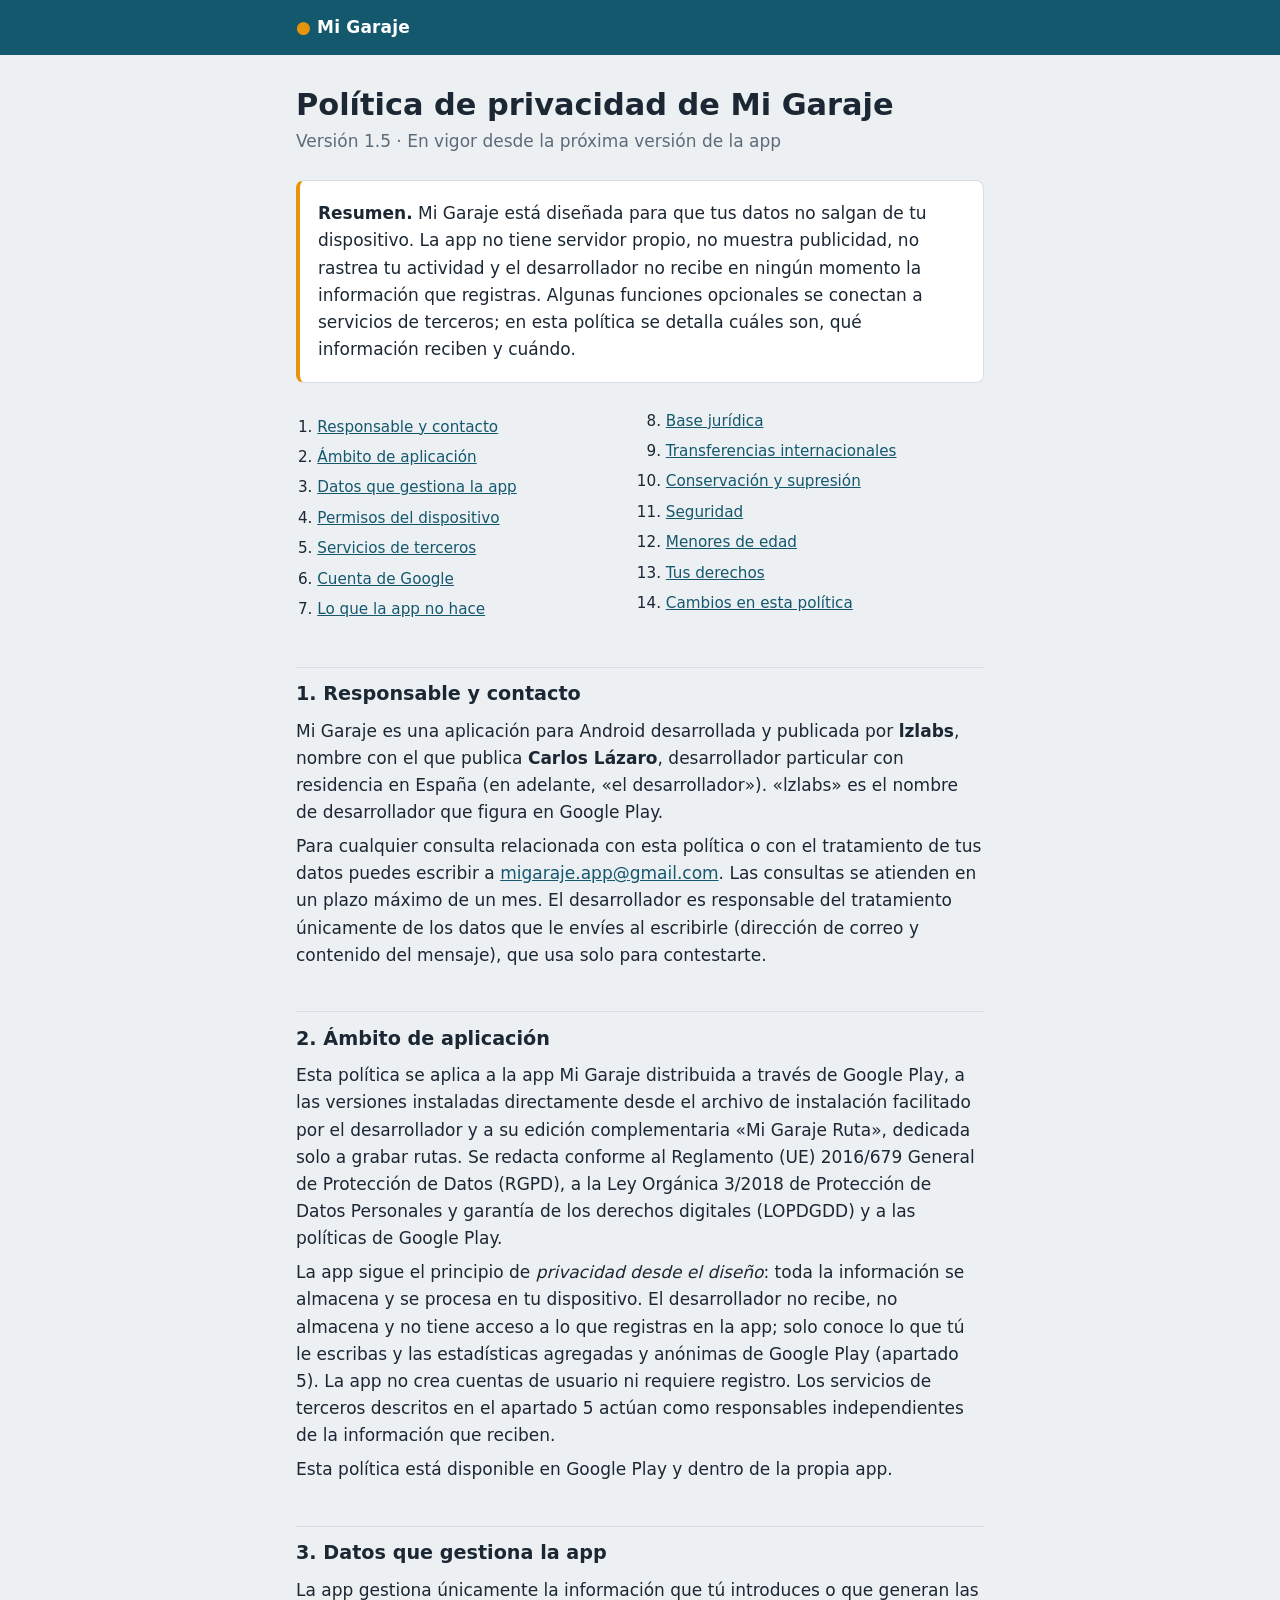
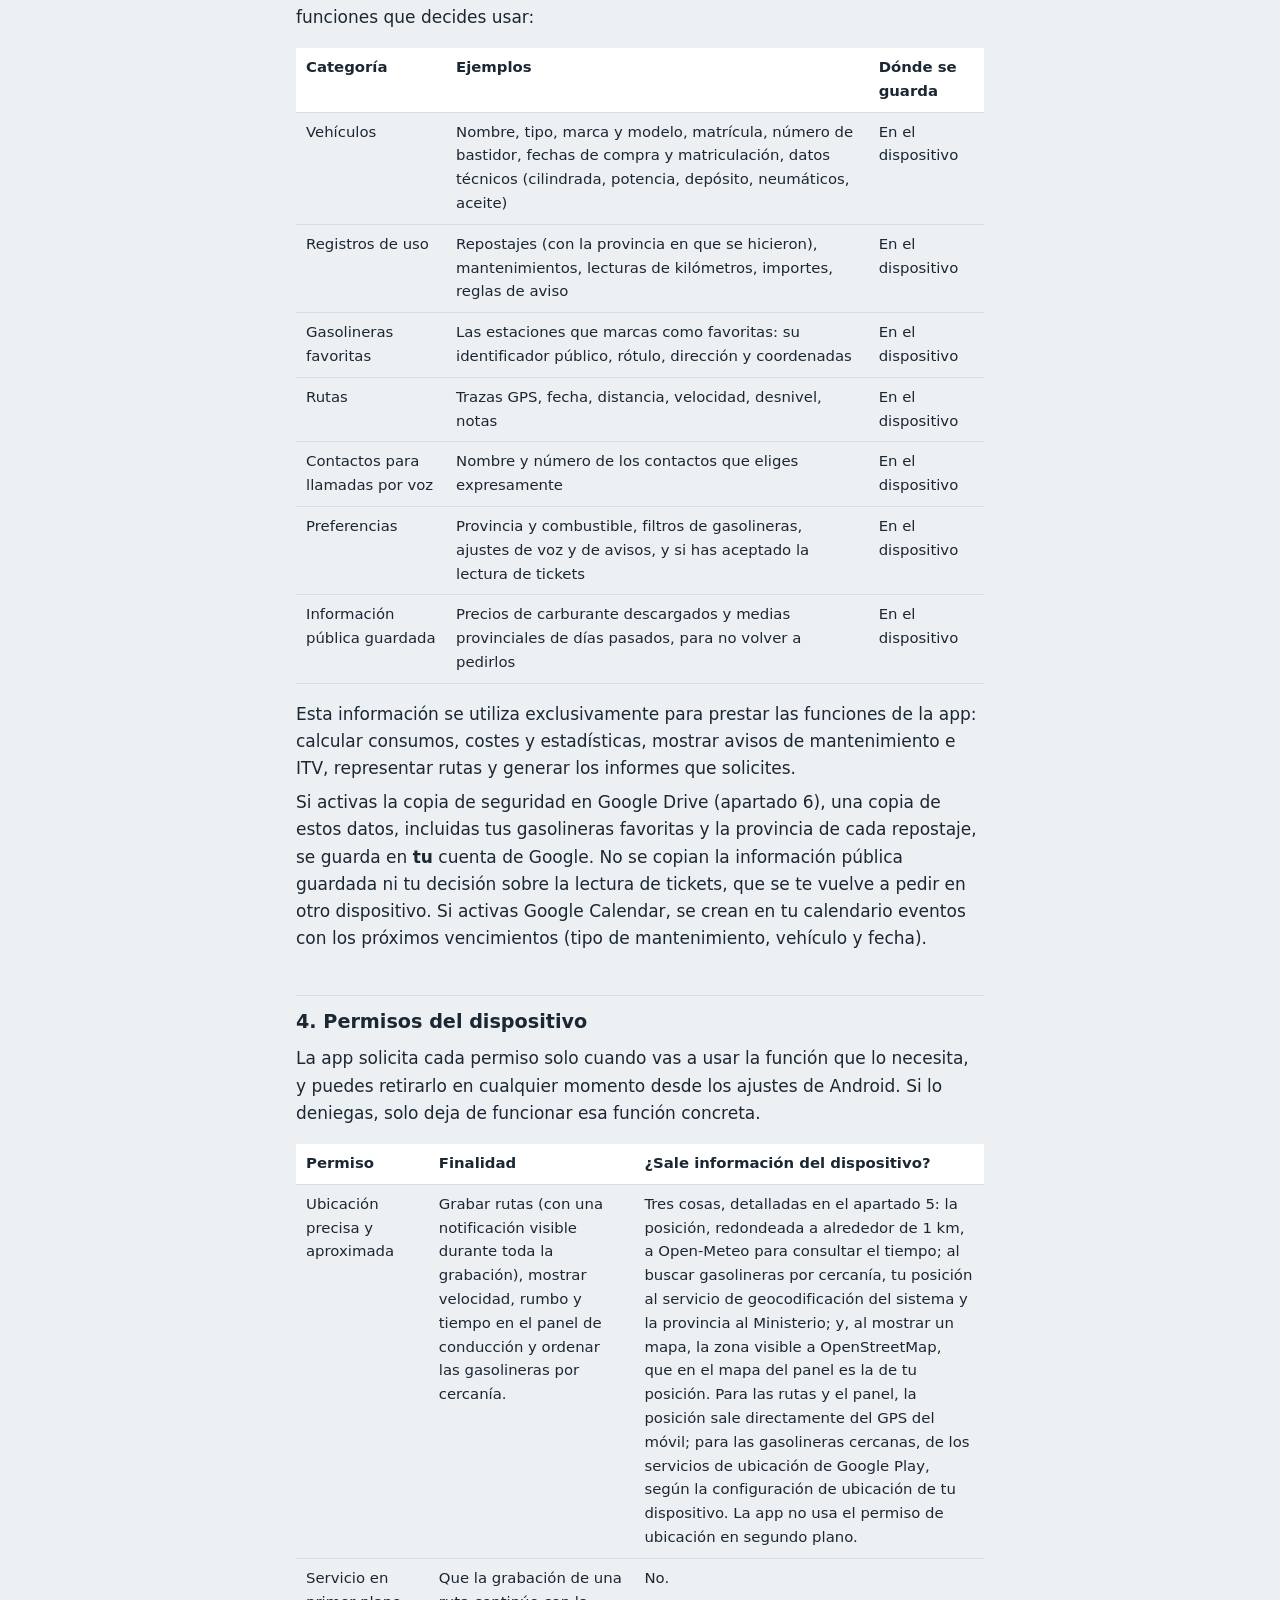
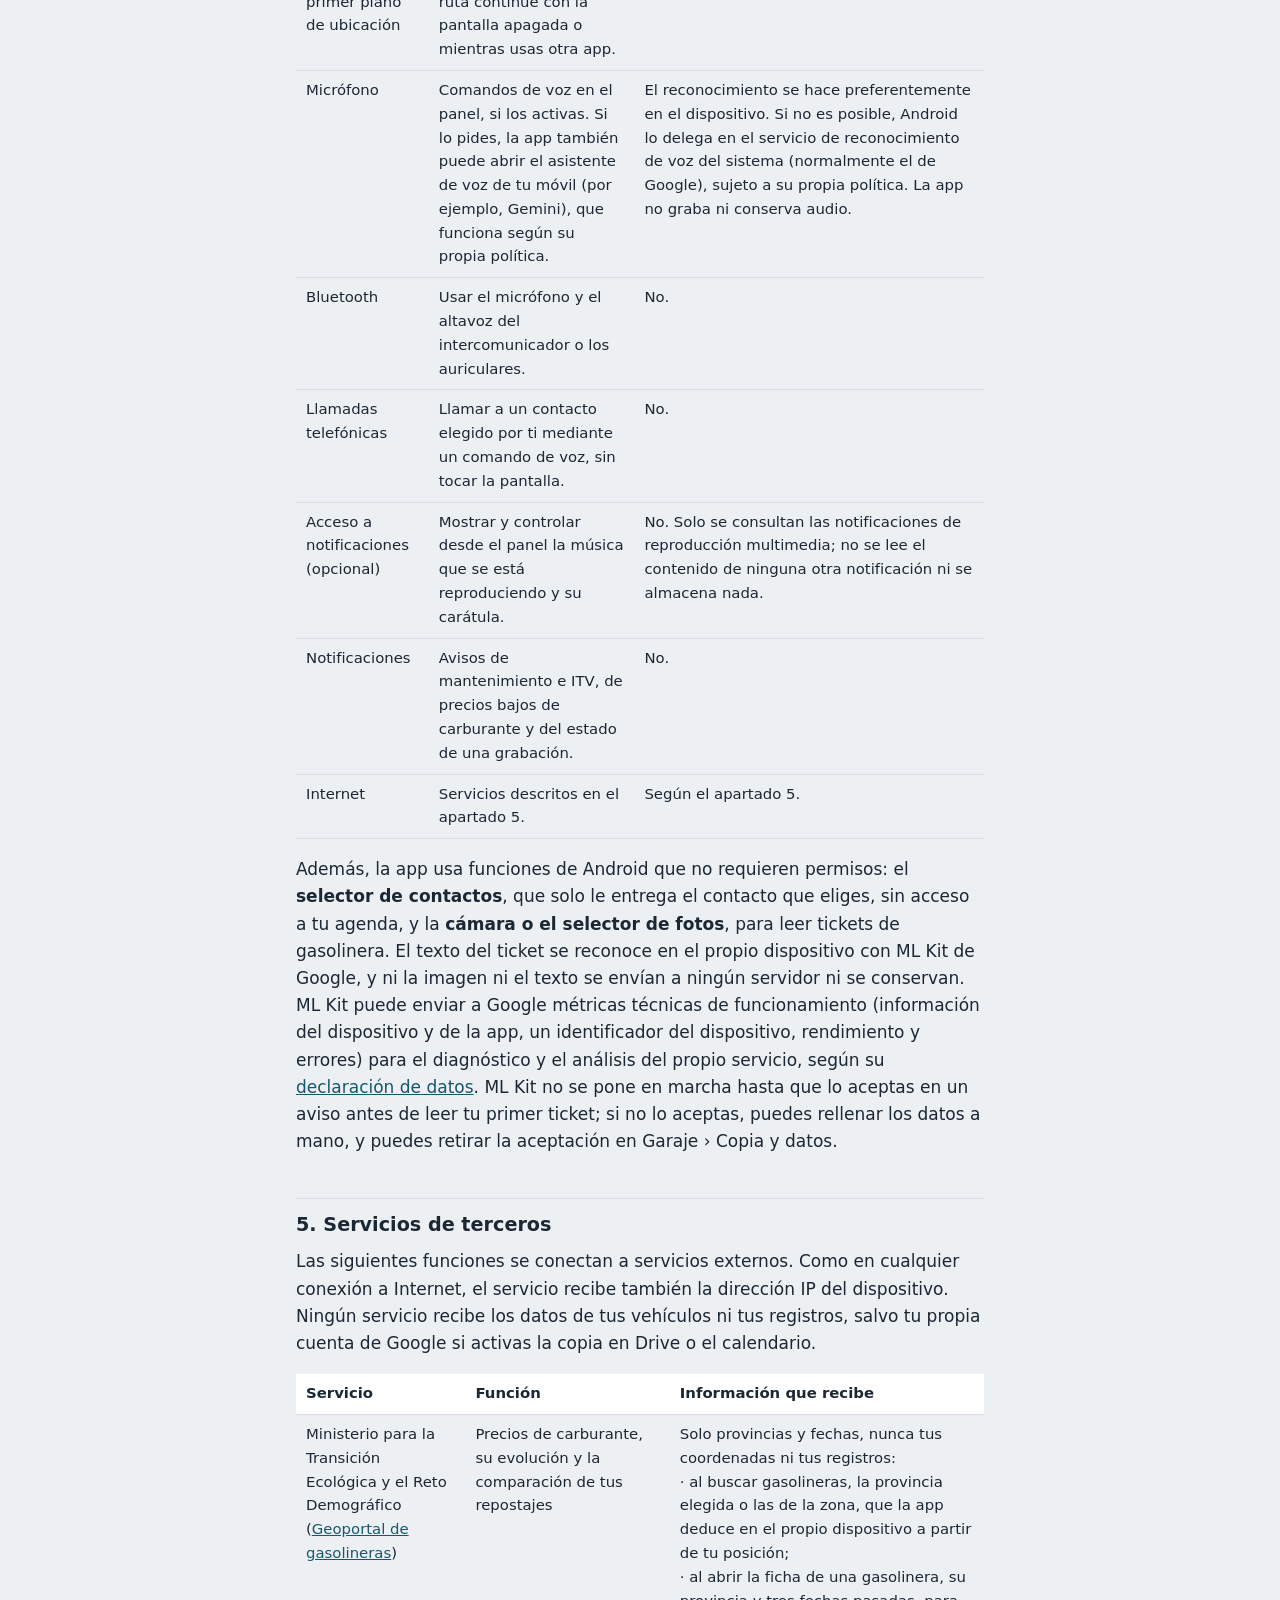
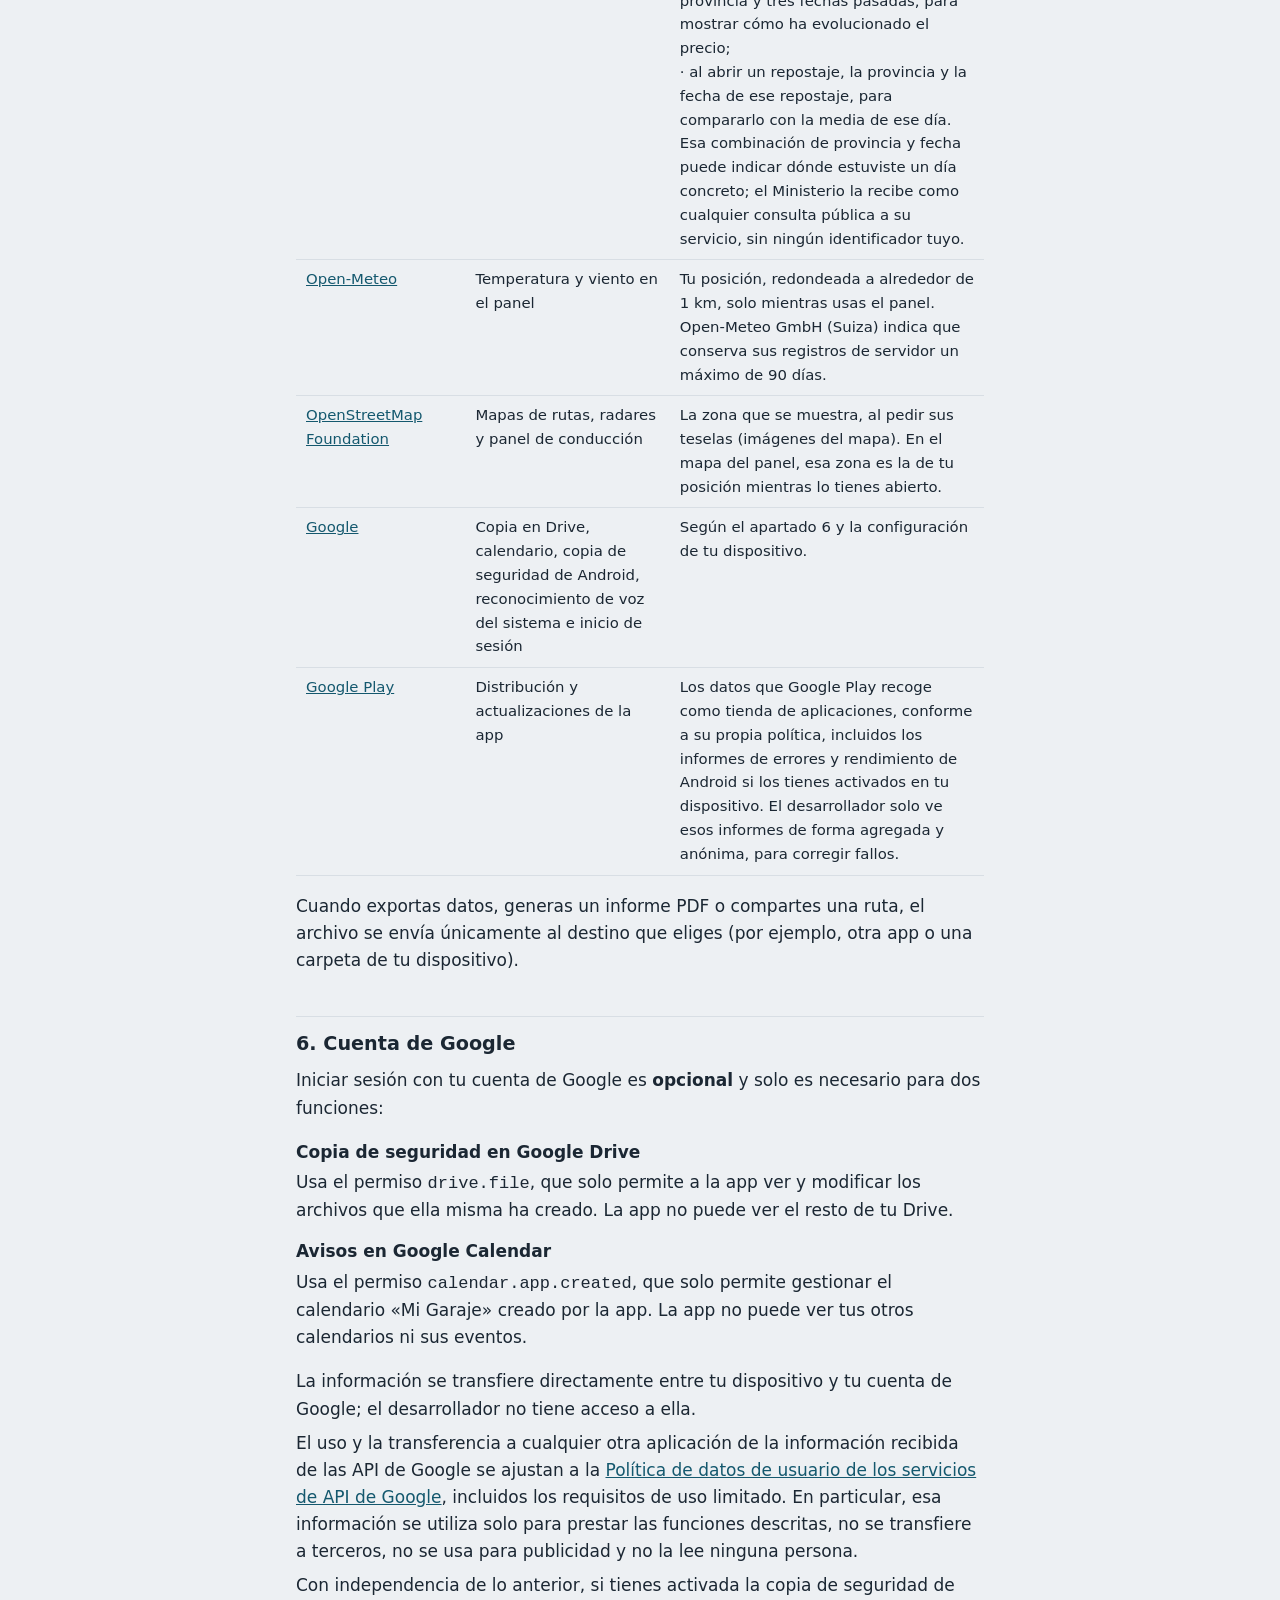
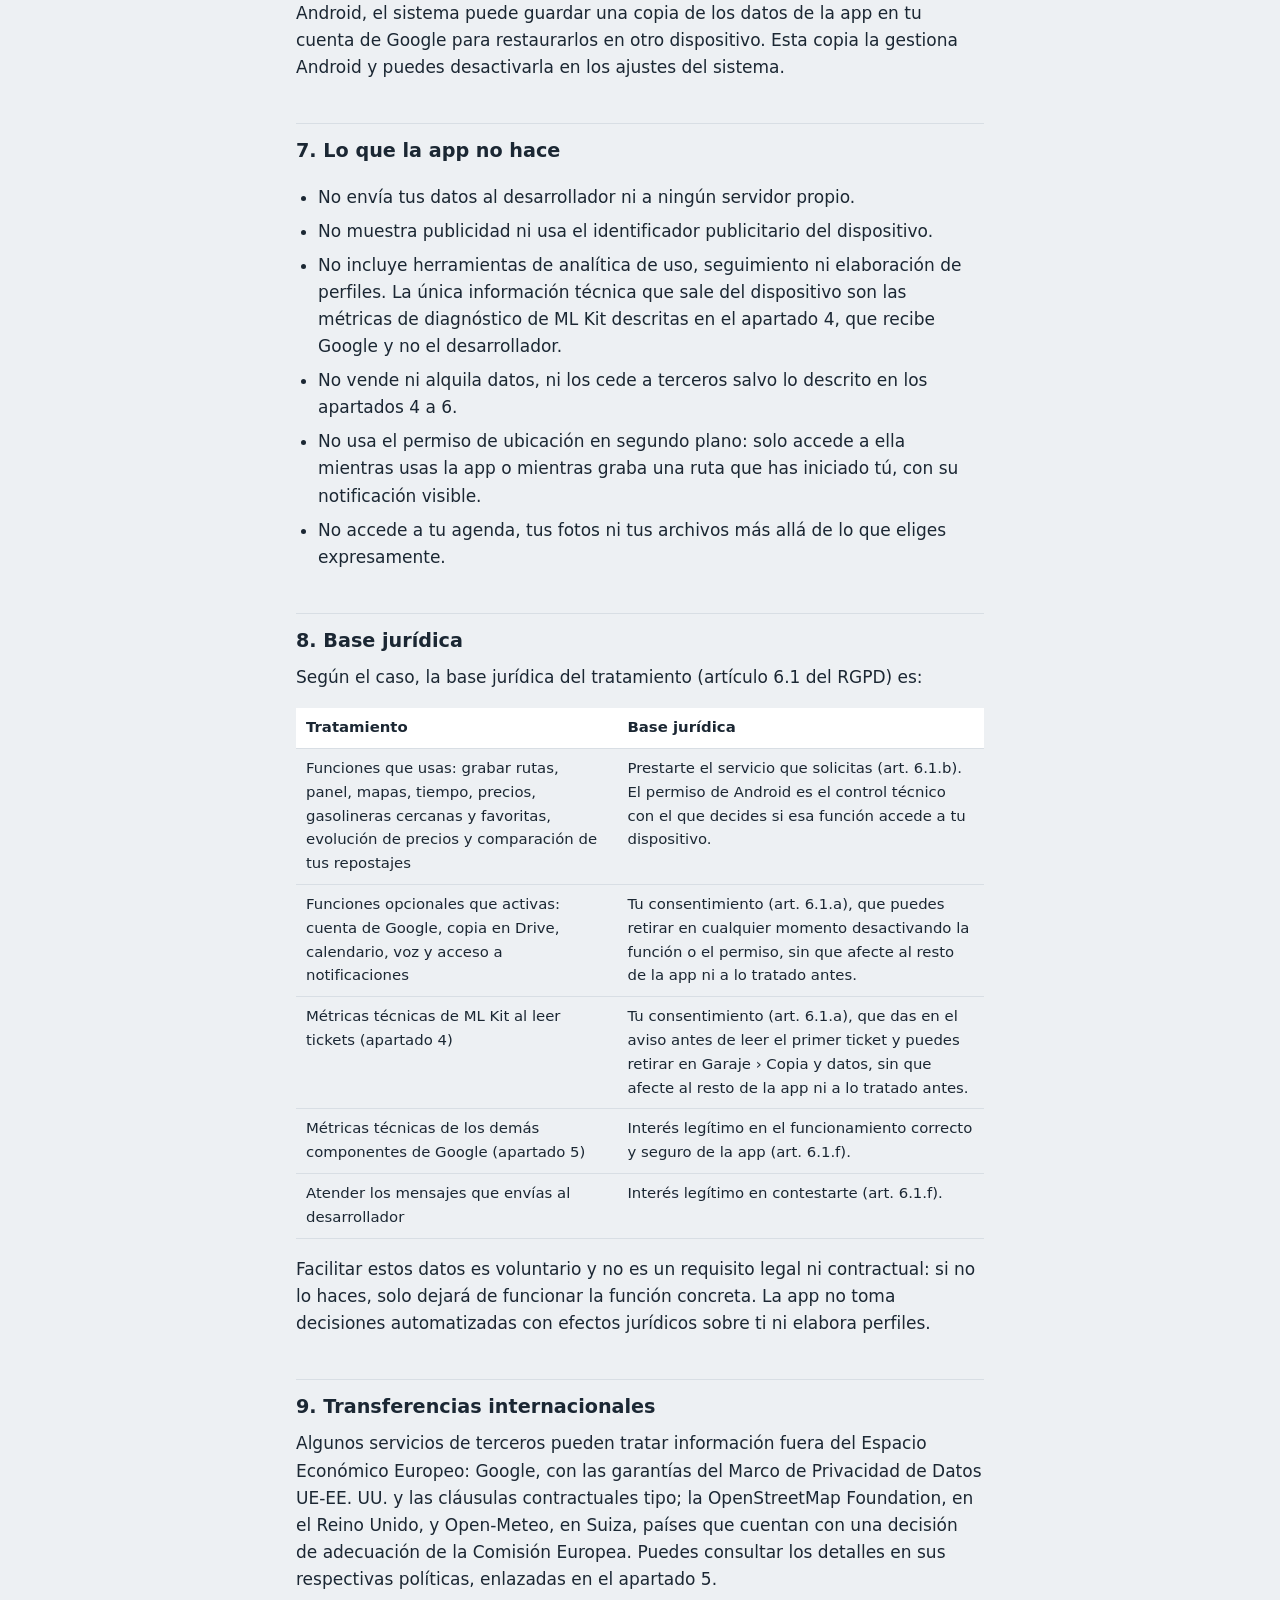
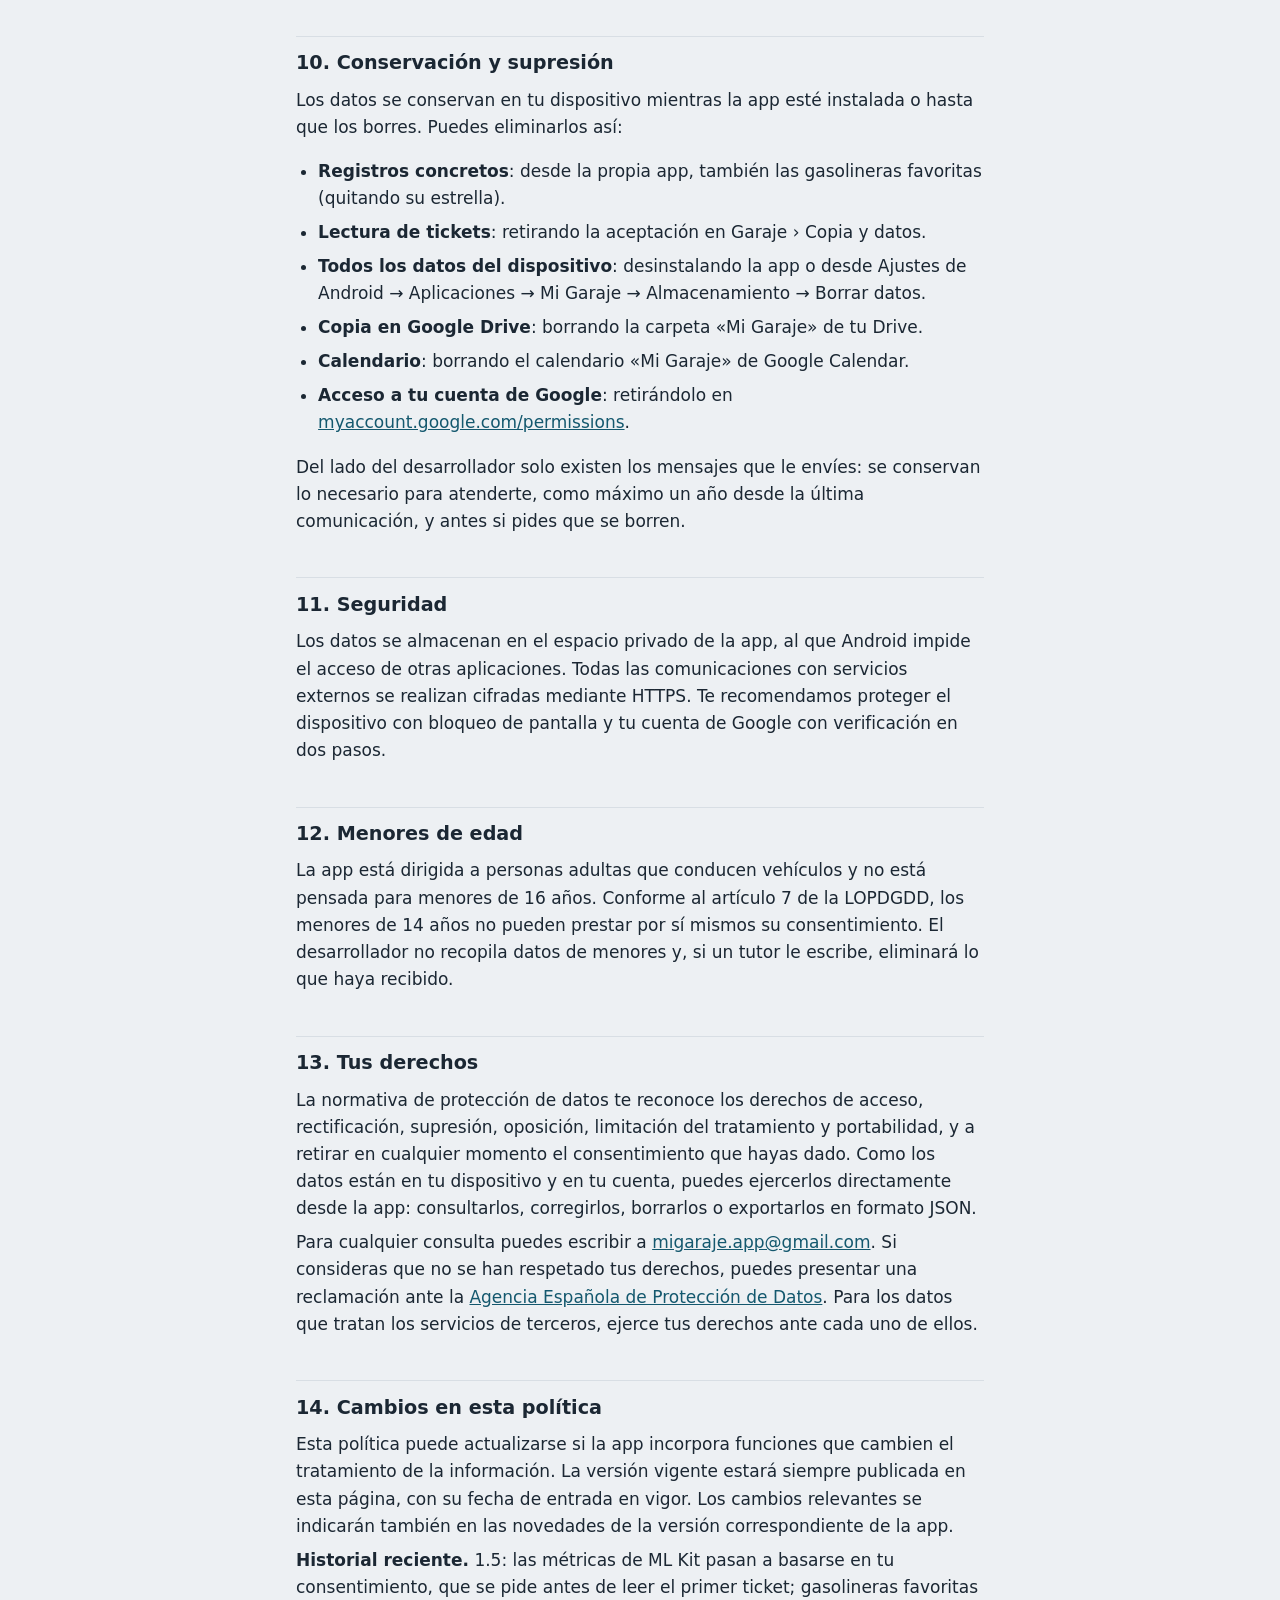
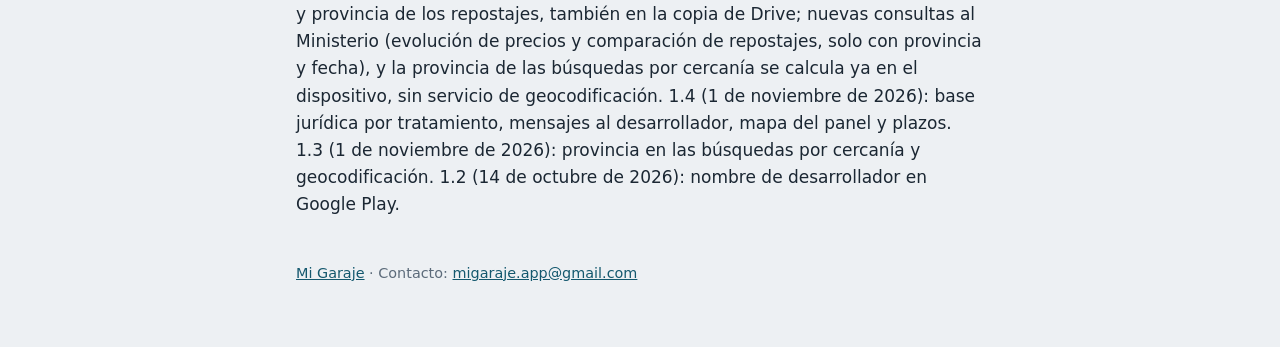
==== commit e41833a8: "Política 1.5: favoritas, provincia de los repostajes y consultas al Ministerio Datos nuevos (favorit" ====
--- a/mi-garaje/privacidad/index.html
+++ b/mi-garaje/privacidad/index.html
@@ -77,13 +77,17 @@
         <tr><td data-label="Categoría">Vehículos</td><td data-label="Ejemplos">Nombre, tipo, marca y modelo, matrícula, número de
           bastidor, fechas de compra y matriculación, datos técnicos (cilindrada,
           potencia, depósito, neumáticos, aceite)</td><td data-label="Dónde se guarda">En el dispositivo</td></tr>
-        <tr><td data-label="Categoría">Registros de uso</td><td data-label="Ejemplos">Repostajes, mantenimientos, lecturas de
-          kilómetros, importes, reglas de aviso</td><td data-label="Dónde se guarda">En el dispositivo</td></tr>
+        <tr><td data-label="Categoría">Registros de uso</td><td data-label="Ejemplos">Repostajes (con la provincia en que se hicieron),
+          mantenimientos, lecturas de kilómetros, importes, reglas de aviso</td><td data-label="Dónde se guarda">En el dispositivo</td></tr>
+        <tr><td data-label="Categoría">Gasolineras favoritas</td><td data-label="Ejemplos">Las estaciones que marcas como favoritas: su
+          identificador público, rótulo, dirección y coordenadas</td><td data-label="Dónde se guarda">En el dispositivo</td></tr>
         <tr><td data-label="Categoría">Rutas</td><td data-label="Ejemplos">Trazas GPS, fecha, distancia, velocidad, desnivel, notas</td><td data-label="Dónde se guarda">En el dispositivo</td></tr>
         <tr><td data-label="Categoría">Contactos para llamadas por voz</td><td data-label="Ejemplos">Nombre y número de los contactos
           que eliges expresamente</td><td data-label="Dónde se guarda">En el dispositivo</td></tr>
-        <tr><td data-label="Categoría">Preferencias</td><td data-label="Ejemplos">Provincia y combustible, ajustes de voz y de
-          avisos</td><td data-label="Dónde se guarda">En el dispositivo</td></tr>
+        <tr><td data-label="Categoría">Preferencias</td><td data-label="Ejemplos">Provincia y combustible, filtros de gasolineras,
+          ajustes de voz y de avisos, y si has aceptado la lectura de tickets</td><td data-label="Dónde se guarda">En el dispositivo</td></tr>
+        <tr><td data-label="Categoría">Información pública guardada</td><td data-label="Ejemplos">Precios de carburante descargados y
+          medias provinciales de días pasados, para no volver a pedirlos</td><td data-label="Dónde se guarda">En el dispositivo</td></tr>
       </tbody>
     </table>
   </div>
@@ -91,7 +95,9 @@
   calcular consumos, costes y estadísticas, mostrar avisos de mantenimiento e ITV,
   representar rutas y generar los informes que solicites.</p>
   <p>Si activas la copia de seguridad en Google Drive (apartado 6), una copia de estos
-  datos se guarda en <strong>tu</strong> cuenta de Google. Si activas Google Calendar,
+  datos, incluidas tus gasolineras favoritas y la provincia de cada repostaje, se guarda en
+  <strong>tu</strong> cuenta de Google. No se copian la información pública guardada ni tu
+  decisión sobre la lectura de tickets, que se te vuelve a pedir en otro dispositivo. Si activas Google Calendar,
   se crean en tu calendario eventos con los próximos vencimientos (tipo de
   mantenimiento, vehículo y fecha).</p>
 
@@ -157,11 +163,14 @@
       <thead><tr><th>Servicio</th><th>Función</th><th>Información que recibe</th></tr></thead>
       <tbody>
         <tr><td data-label="Servicio">Ministerio para la Transición Ecológica y el Reto Demográfico
-          (<a href="https://geoportalgasolineras.es">Geoportal de gasolineras</a>)</td><td data-label="Función">Precios de carburante</td><td data-label="Información que recibe">La provincia que eliges o, si buscas gasolineras por
-          cercanía, las provincias de esa zona, deducidas de tu posición. Nunca recibe tus
-          coordenadas.</td></tr>
-        <tr><td data-label="Servicio"><a href="https://policies.google.com/privacy?hl=es">Geocodificación del sistema</a></td><td data-label="Función">Saber en qué provincia estás al buscar gasolineras por cercanía</td><td data-label="Información que recibe">Tu posición en ese momento, solo cuando lo pides. En
-          Android suele prestar este servicio Google, según la configuración de tu dispositivo.</td></tr>
+          (<a href="https://geoportalgasolineras.es">Geoportal de gasolineras</a>)</td><td data-label="Función">Precios de carburante, su evolución y la comparación de tus repostajes</td><td data-label="Información que recibe">Solo provincias y fechas, nunca tus coordenadas ni tus
+          registros: <br>· al buscar gasolineras, la provincia elegida o las de la zona, que la
+          app deduce en el propio dispositivo a partir de tu posición; <br>· al abrir la ficha
+          de una gasolinera, su provincia y tres fechas pasadas, para mostrar cómo ha
+          evolucionado el precio; <br>· al abrir un repostaje, la provincia y la fecha de ese
+          repostaje, para compararlo con la media de ese día. <br>Esa combinación de provincia y
+          fecha puede indicar dónde estuviste un día concreto; el Ministerio la recibe como
+          cualquier consulta pública a su servicio, sin ningún identificador tuyo.</td></tr>
         <tr><td data-label="Servicio"><a href="https://open-meteo.com/en/terms">Open-Meteo</a></td><td data-label="Función">Temperatura y viento en el panel</td><td data-label="Información que recibe">Tu posición, redondeada a alrededor de 1 km, solo mientras usas
           el panel. Open-Meteo GmbH (Suiza) indica que conserva sus registros de
           servidor un máximo de 90 días.</td></tr>
@@ -228,7 +237,7 @@
     <table>
       <thead><tr><th>Tratamiento</th><th>Base jurídica</th></tr></thead>
       <tbody>
-        <tr><td data-label="Tratamiento">Funciones que usas: grabar rutas, panel, mapas, tiempo, precios y gasolineras cercanas</td><td data-label="Base jurídica">Prestarte el servicio que solicitas (art. 6.1.b). El permiso de Android
+        <tr><td data-label="Tratamiento">Funciones que usas: grabar rutas, panel, mapas, tiempo, precios, gasolineras cercanas y favoritas, evolución de precios y comparación de tus repostajes</td><td data-label="Base jurídica">Prestarte el servicio que solicitas (art. 6.1.b). El permiso de Android
           es el control técnico con el que decides si esa función accede a tu dispositivo.</td></tr>
         <tr><td data-label="Tratamiento">Funciones opcionales que activas: cuenta de Google, copia en Drive, calendario, voz y acceso a notificaciones</td><td data-label="Base jurídica">Tu consentimiento (art. 6.1.a), que puedes retirar en cualquier momento
           desactivando la función o el permiso, sin que afecte al resto de la app ni a lo
@@ -258,7 +267,10 @@
   <p>Los datos se conservan en tu dispositivo mientras la app esté instalada o hasta que
   los borres. Puedes eliminarlos así:</p>
   <ul>
-    <li><strong>Registros concretos</strong>: desde la propia app.</li>
+    <li><strong>Registros concretos</strong>: desde la propia app, también las
+    gasolineras favoritas (quitando su estrella).</li>
+    <li><strong>Lectura de tickets</strong>: retirando la aceptación en Garaje › Copia y
+    datos.</li>
     <li><strong>Todos los datos del dispositivo</strong>: desinstalando la app o desde
     Ajustes de Android → Aplicaciones → Mi Garaje → Almacenamiento → Borrar datos.</li>
     <li><strong>Copia en Google Drive</strong>: borrando la carpeta «Mi Garaje» de tu
@@ -303,7 +315,11 @@
   página, con su fecha de entrada en vigor. Los cambios relevantes se indicarán también
   en las novedades de la versión correspondiente de la app.</p>
   <p><strong>Historial reciente.</strong> 1.5: las métricas de ML Kit pasan a basarse en tu
-  consentimiento, que se pide antes de leer el primer ticket. 1.4 (1 de noviembre de 2026): base jurídica por
+  consentimiento, que se pide antes de leer el primer ticket; gasolineras favoritas y
+  provincia de los repostajes, también en la copia de Drive; nuevas consultas al Ministerio
+  (evolución de precios y comparación de repostajes, solo con provincia y fecha), y la
+  provincia de las búsquedas por cercanía se calcula ya en el dispositivo, sin servicio de
+  geocodificación. 1.4 (1 de noviembre de 2026): base jurídica por
   tratamiento, mensajes al desarrollador, mapa del panel y plazos. 1.3 (1 de noviembre de
   2026): provincia en las búsquedas por cercanía y geocodificación. 1.2 (14 de octubre de
   2026): nombre de desarrollador en Google Play.</p>
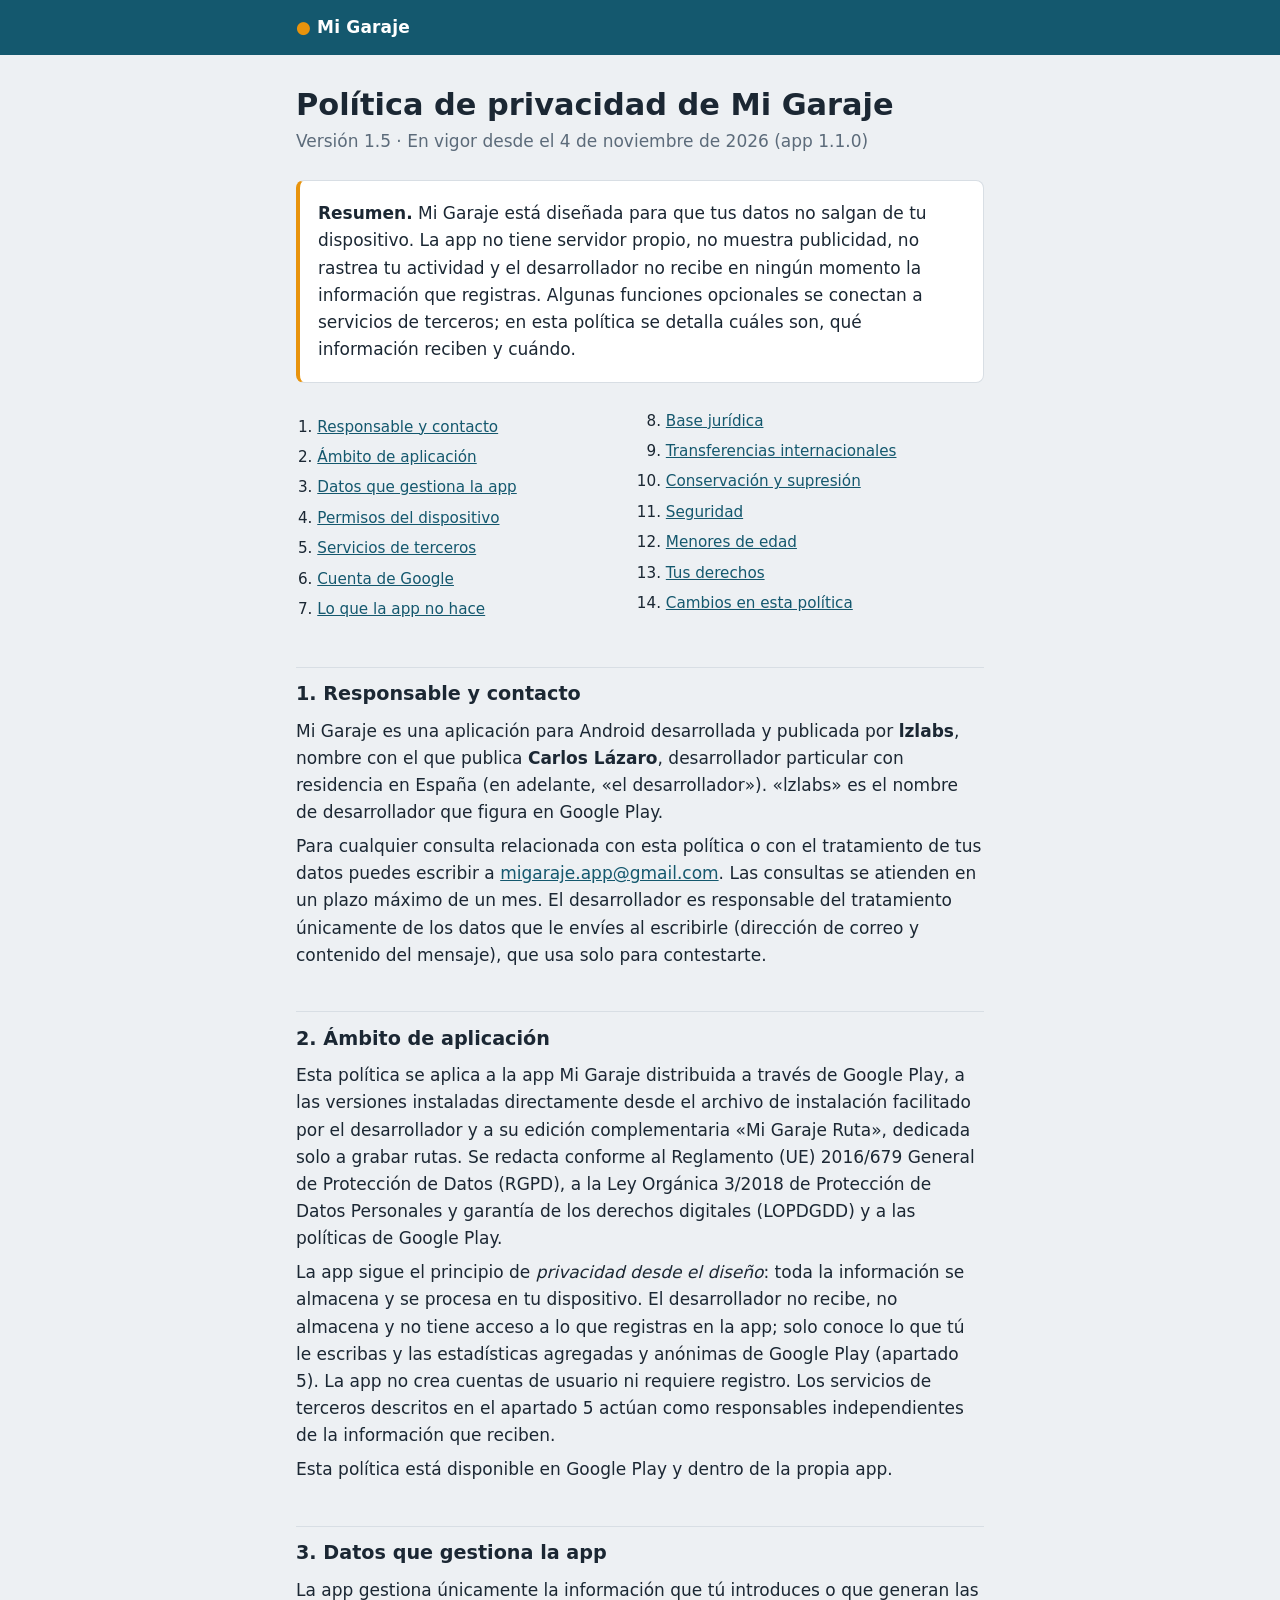
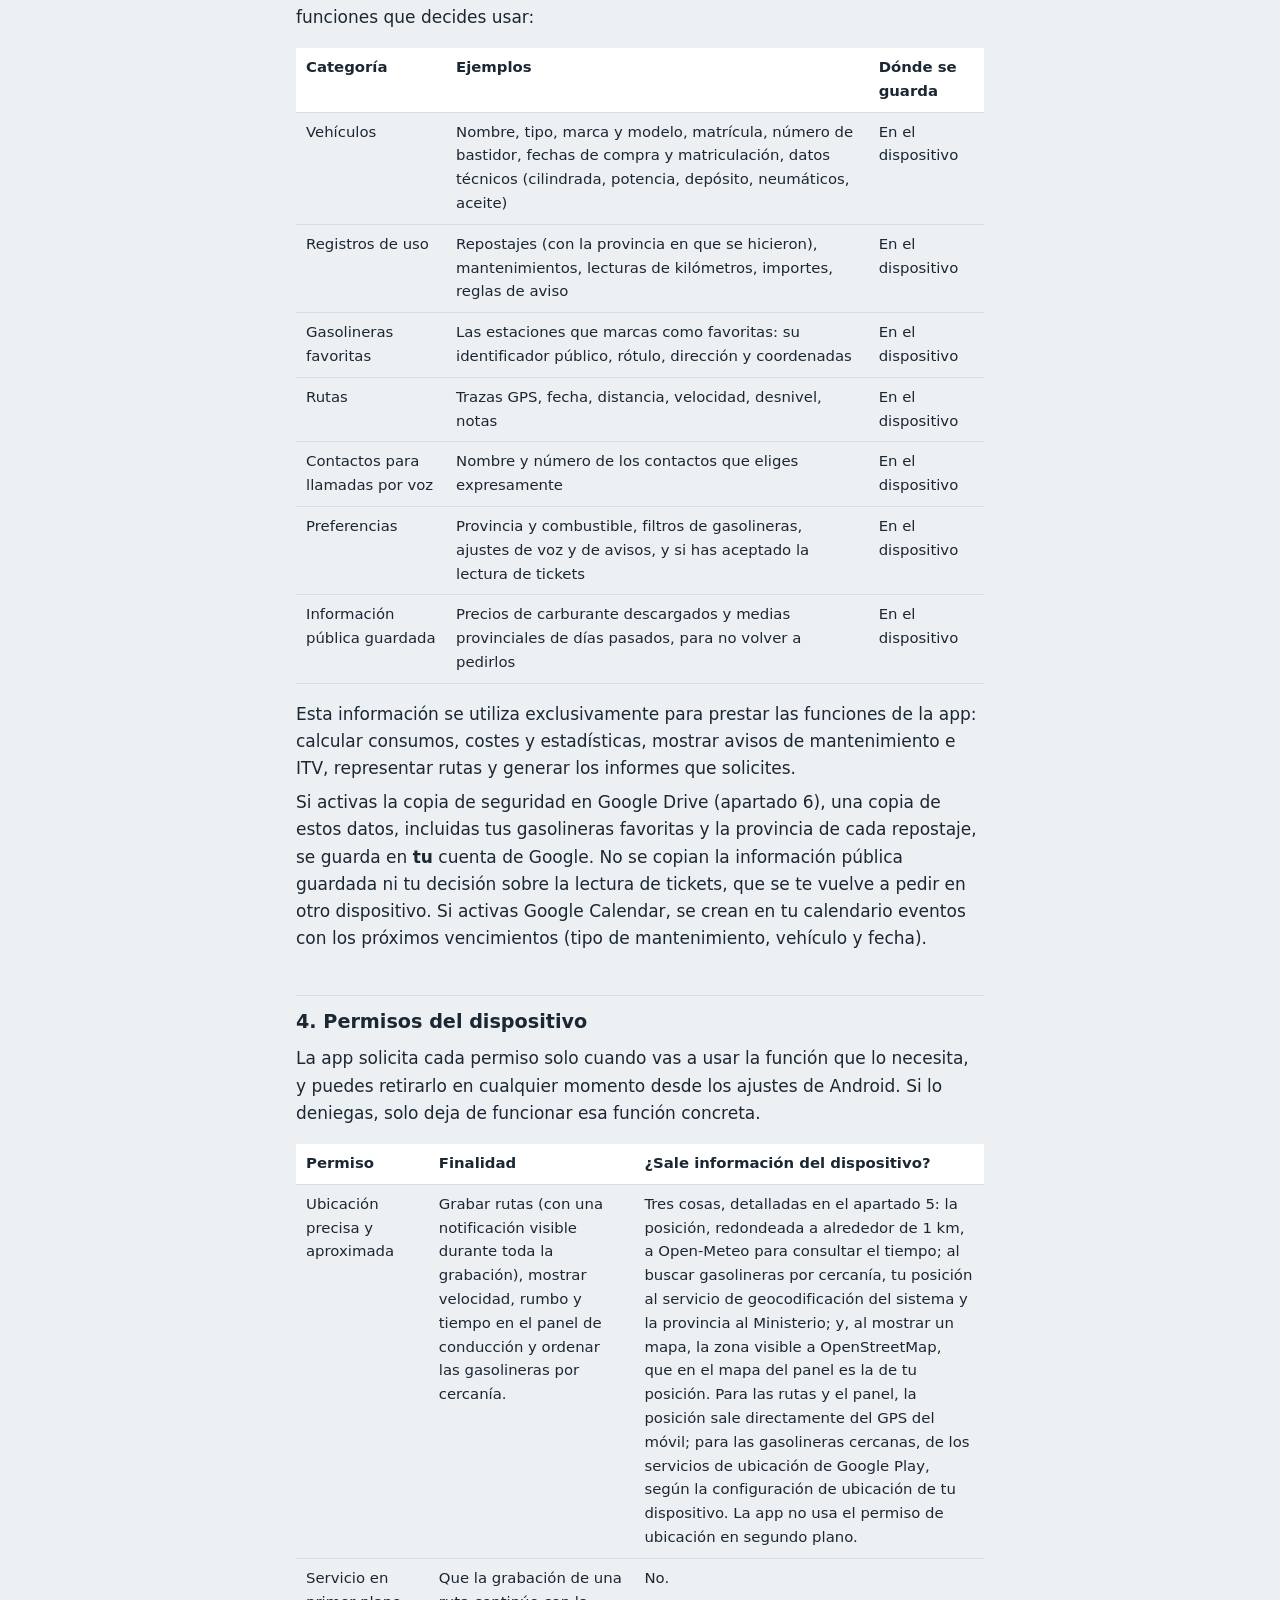
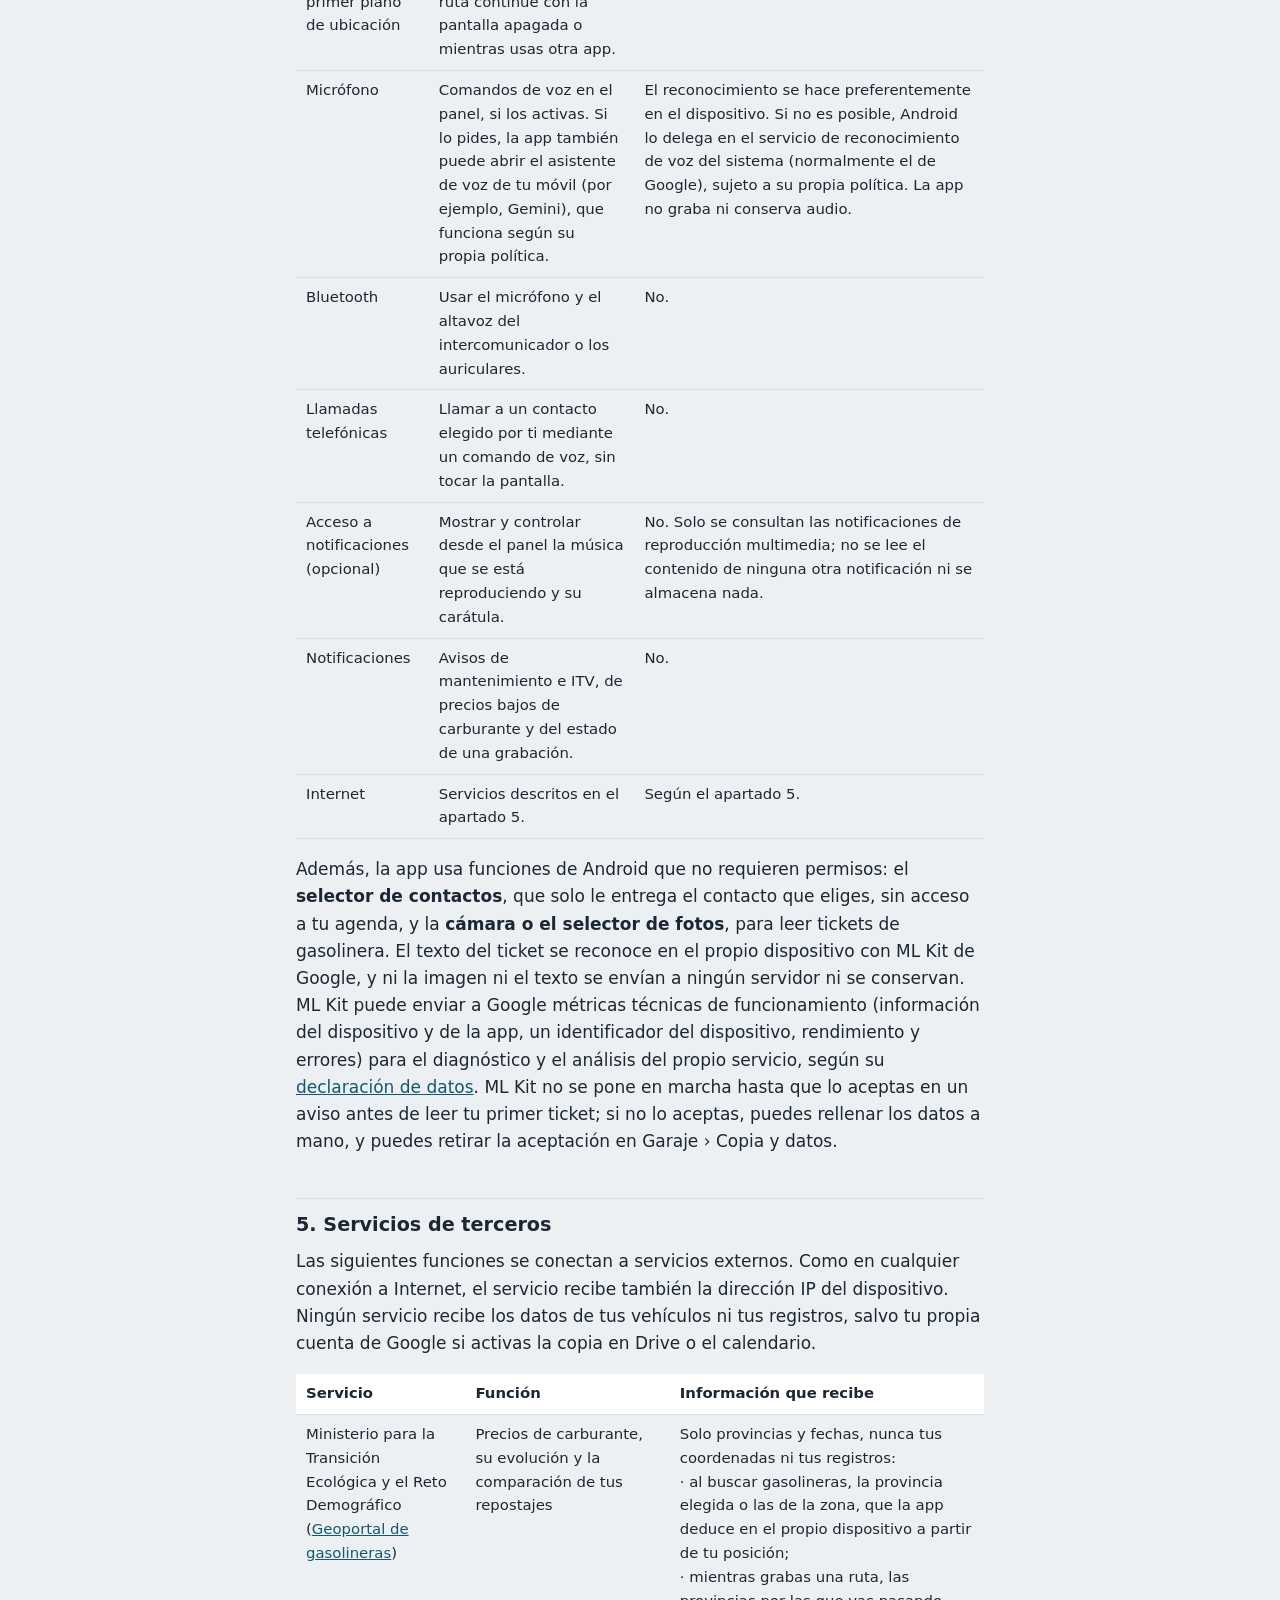
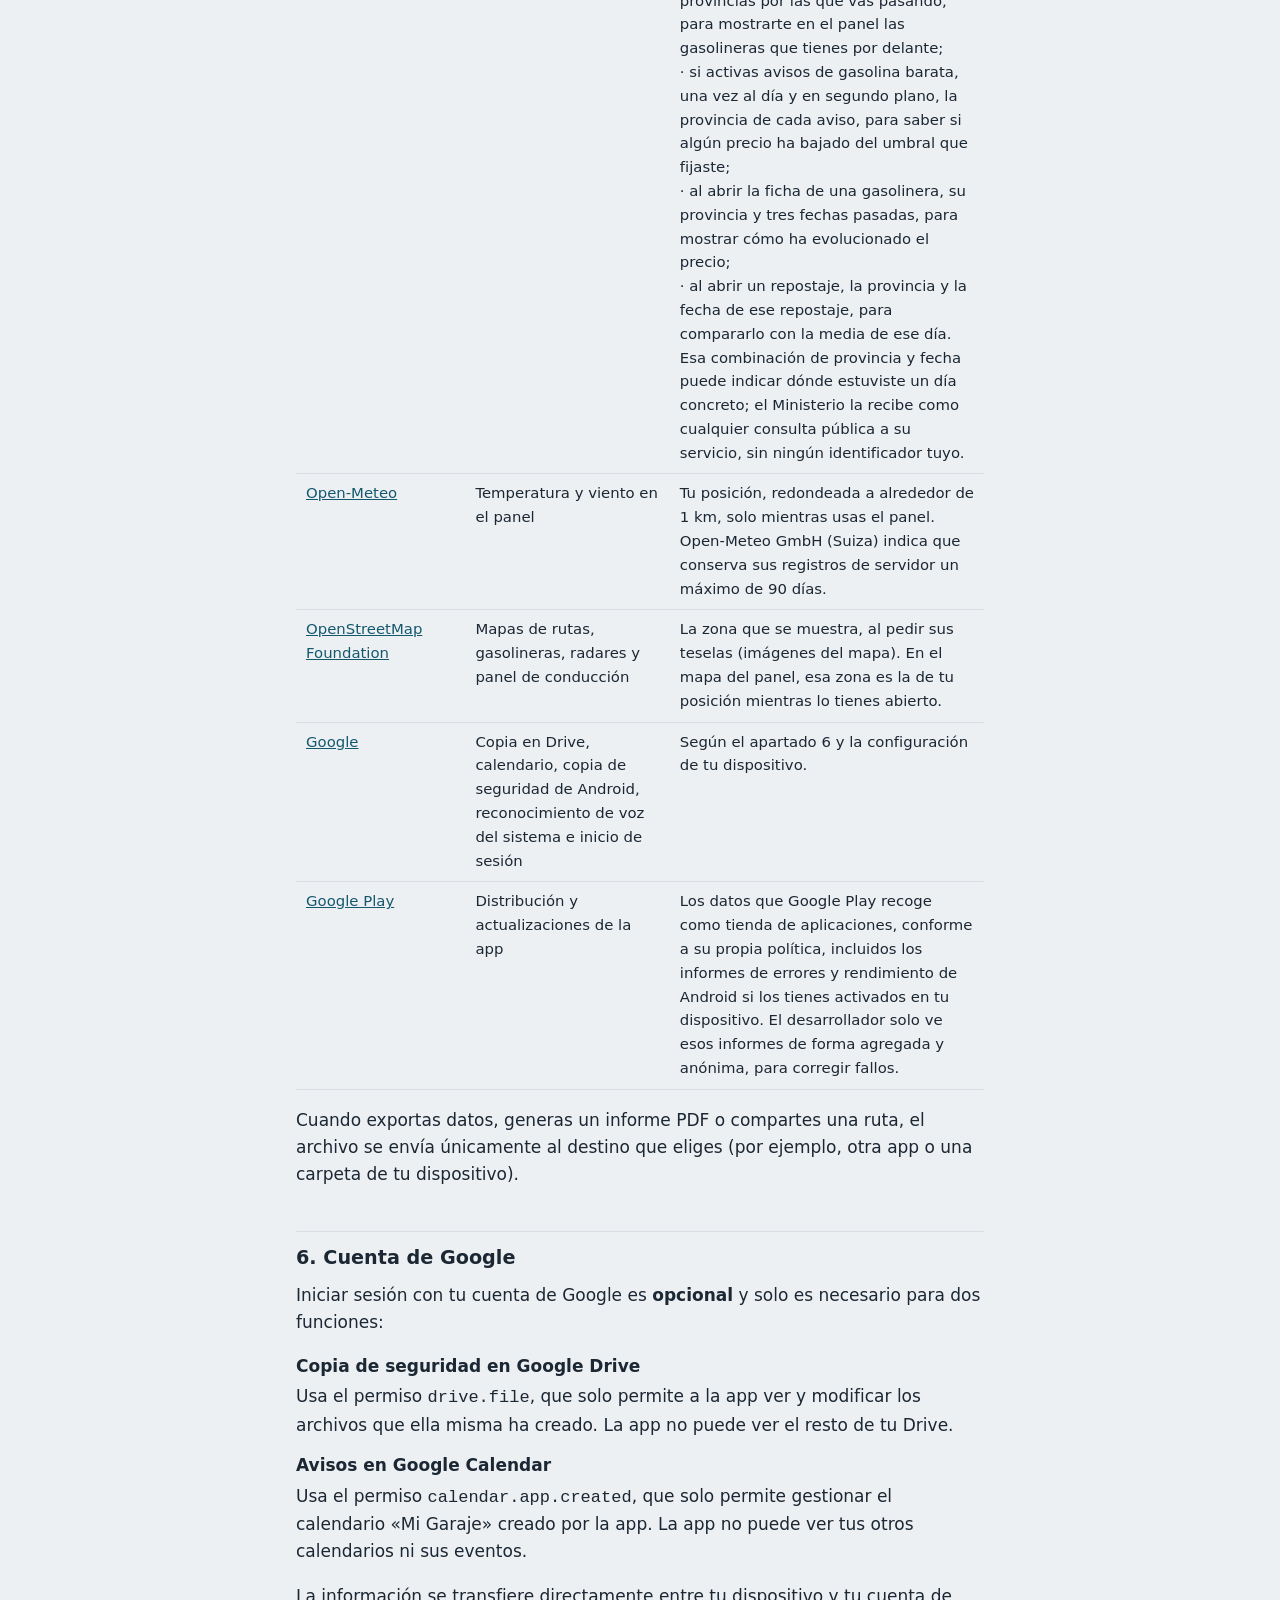
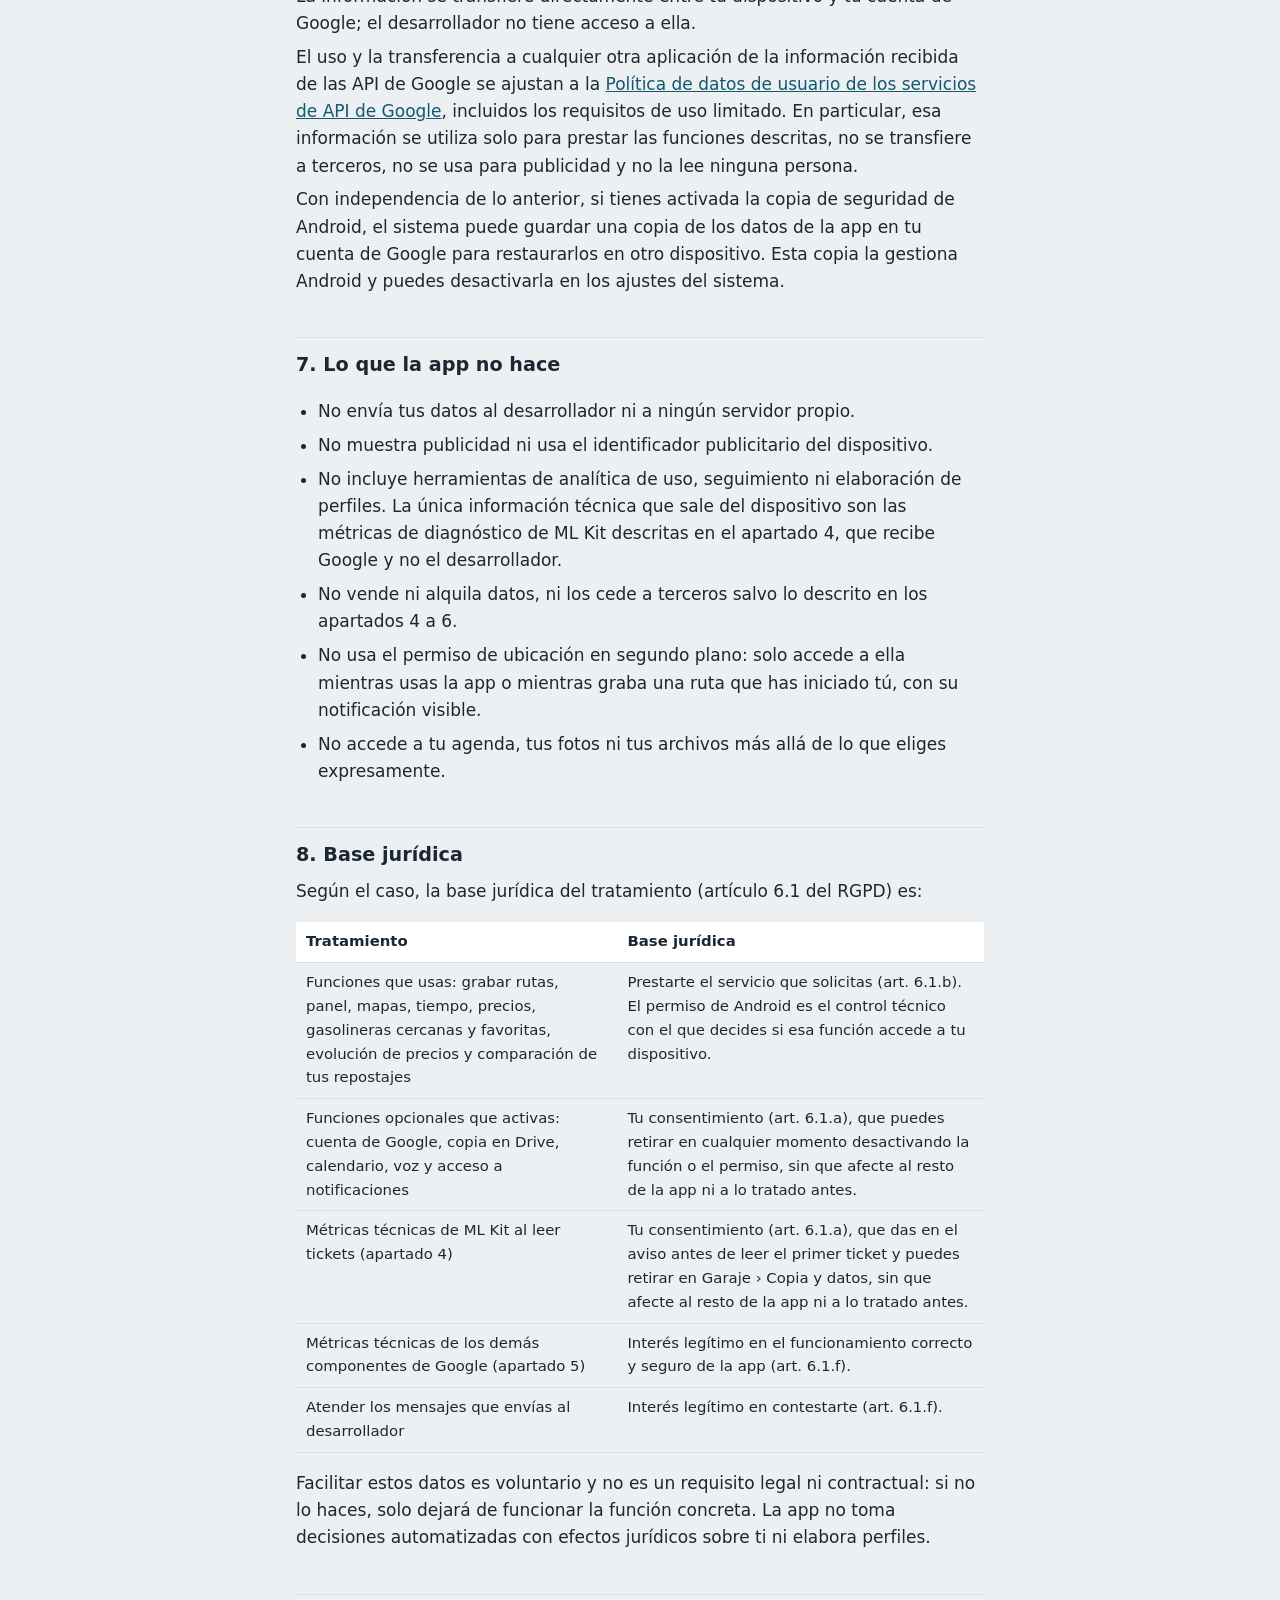
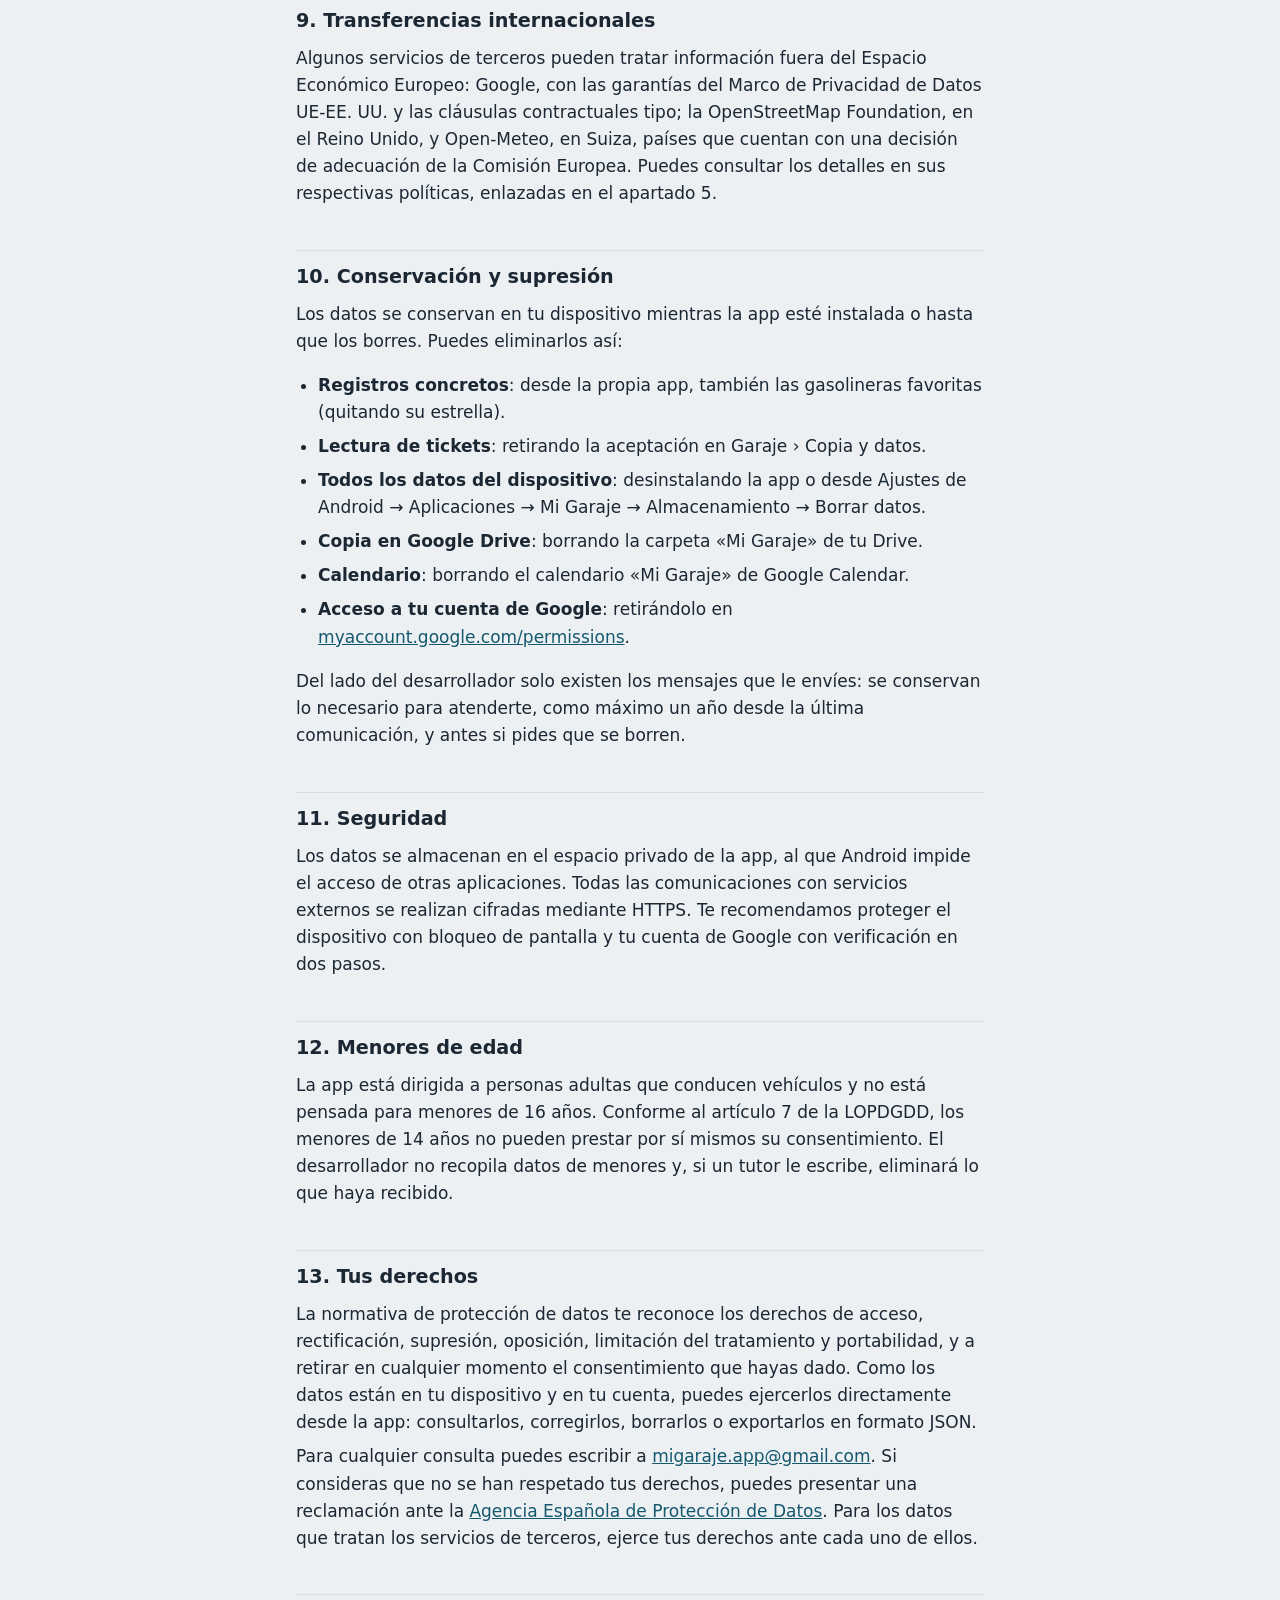
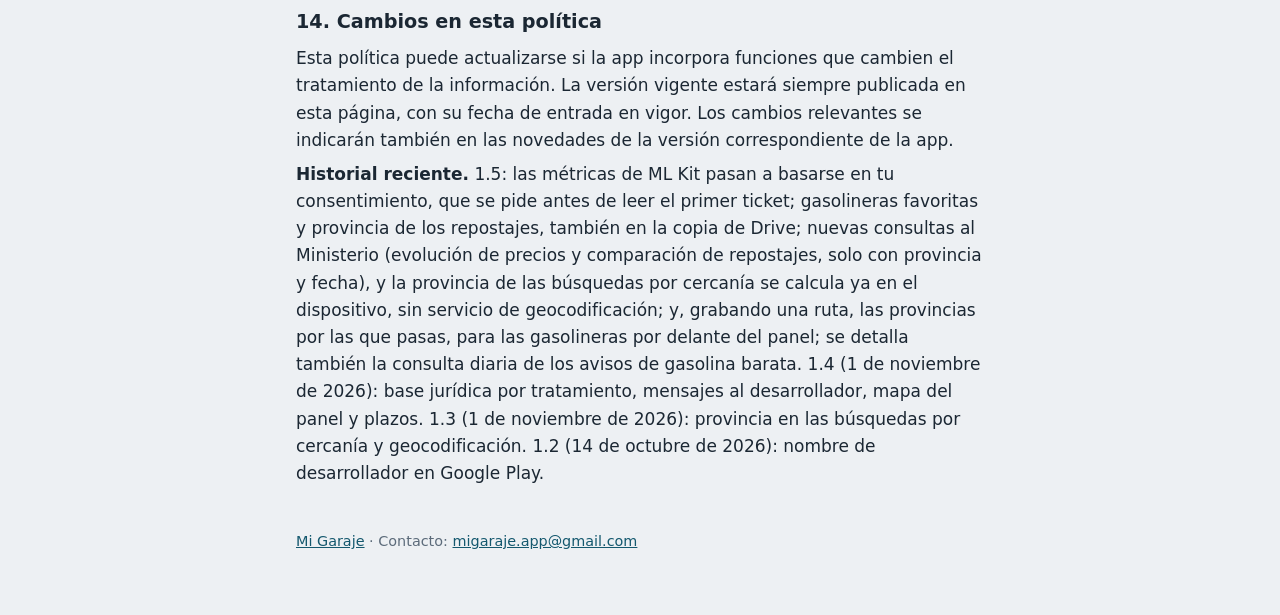
==== commit a7643f7d: "Política 1.5: avisos de gasolina barata, mapa de gasolineras y fecha de entrada en vigor" ====
--- a/mi-garaje/privacidad/index.html
+++ b/mi-garaje/privacidad/index.html
@@ -11,7 +11,7 @@
 <header class="barra"><div><a href="/"><span>●</span> Mi Garaje</a></div></header>
 <main>
   <h1>Política de privacidad de Mi Garaje</h1>
-  <p class="sub">Versión 1.5 · En vigor desde la próxima versión de la app</p>
+  <p class="sub">Versión 1.5 · En vigor desde el 4 de noviembre de 2026 (app 1.1.0)</p>
 
   <div class="resumen">
     <p><strong>Resumen.</strong> Mi Garaje está diseñada para que tus datos no salgan de
@@ -165,7 +165,11 @@
         <tr><td data-label="Servicio">Ministerio para la Transición Ecológica y el Reto Demográfico
           (<a href="https://geoportalgasolineras.es">Geoportal de gasolineras</a>)</td><td data-label="Función">Precios de carburante, su evolución y la comparación de tus repostajes</td><td data-label="Información que recibe">Solo provincias y fechas, nunca tus coordenadas ni tus
           registros: <br>· al buscar gasolineras, la provincia elegida o las de la zona, que la
-          app deduce en el propio dispositivo a partir de tu posición; <br>· al abrir la ficha
+          app deduce en el propio dispositivo a partir de tu posición; <br>· mientras grabas una
+          ruta, las provincias por las que vas pasando, para mostrarte en el panel las
+          gasolineras que tienes por delante; <br>· si activas avisos de gasolina barata, una vez al día
+          y en segundo plano, la provincia de cada aviso, para saber si algún precio ha bajado
+          del umbral que fijaste; <br>· al abrir la ficha
           de una gasolinera, su provincia y tres fechas pasadas, para mostrar cómo ha
           evolucionado el precio; <br>· al abrir un repostaje, la provincia y la fecha de ese
           repostaje, para compararlo con la media de ese día. <br>Esa combinación de provincia y
@@ -175,7 +179,7 @@
           el panel. Open-Meteo GmbH (Suiza) indica que conserva sus registros de
           servidor un máximo de 90 días.</td></tr>
         <tr><td data-label="Servicio"><a href="https://osmfoundation.org/wiki/Privacy_Policy">OpenStreetMap
-          Foundation</a></td><td data-label="Función">Mapas de rutas, radares y panel de conducción</td><td data-label="Información que recibe">La zona que se muestra, al pedir sus teselas (imágenes del
+          Foundation</a></td><td data-label="Función">Mapas de rutas, gasolineras, radares y panel de conducción</td><td data-label="Información que recibe">La zona que se muestra, al pedir sus teselas (imágenes del
           mapa). En el mapa del panel, esa zona es la de tu posición mientras lo tienes
           abierto.</td></tr>
         <tr><td data-label="Servicio"><a href="https://policies.google.com/privacy?hl=es">Google</a></td><td data-label="Función">Copia en Drive, calendario, copia de seguridad de Android, reconocimiento de
@@ -319,7 +323,9 @@
   provincia de los repostajes, también en la copia de Drive; nuevas consultas al Ministerio
   (evolución de precios y comparación de repostajes, solo con provincia y fecha), y la
   provincia de las búsquedas por cercanía se calcula ya en el dispositivo, sin servicio de
-  geocodificación. 1.4 (1 de noviembre de 2026): base jurídica por
+  geocodificación; y, grabando una ruta, las provincias por las que pasas, para las gasolineras
+  por delante del panel; se detalla también la consulta diaria de los avisos de gasolina
+  barata. 1.4 (1 de noviembre de 2026): base jurídica por
   tratamiento, mensajes al desarrollador, mapa del panel y plazos. 1.3 (1 de noviembre de
   2026): provincia en las búsquedas por cercanía y geocodificación. 1.2 (14 de octubre de
   2026): nombre de desarrollador en Google Play.</p>
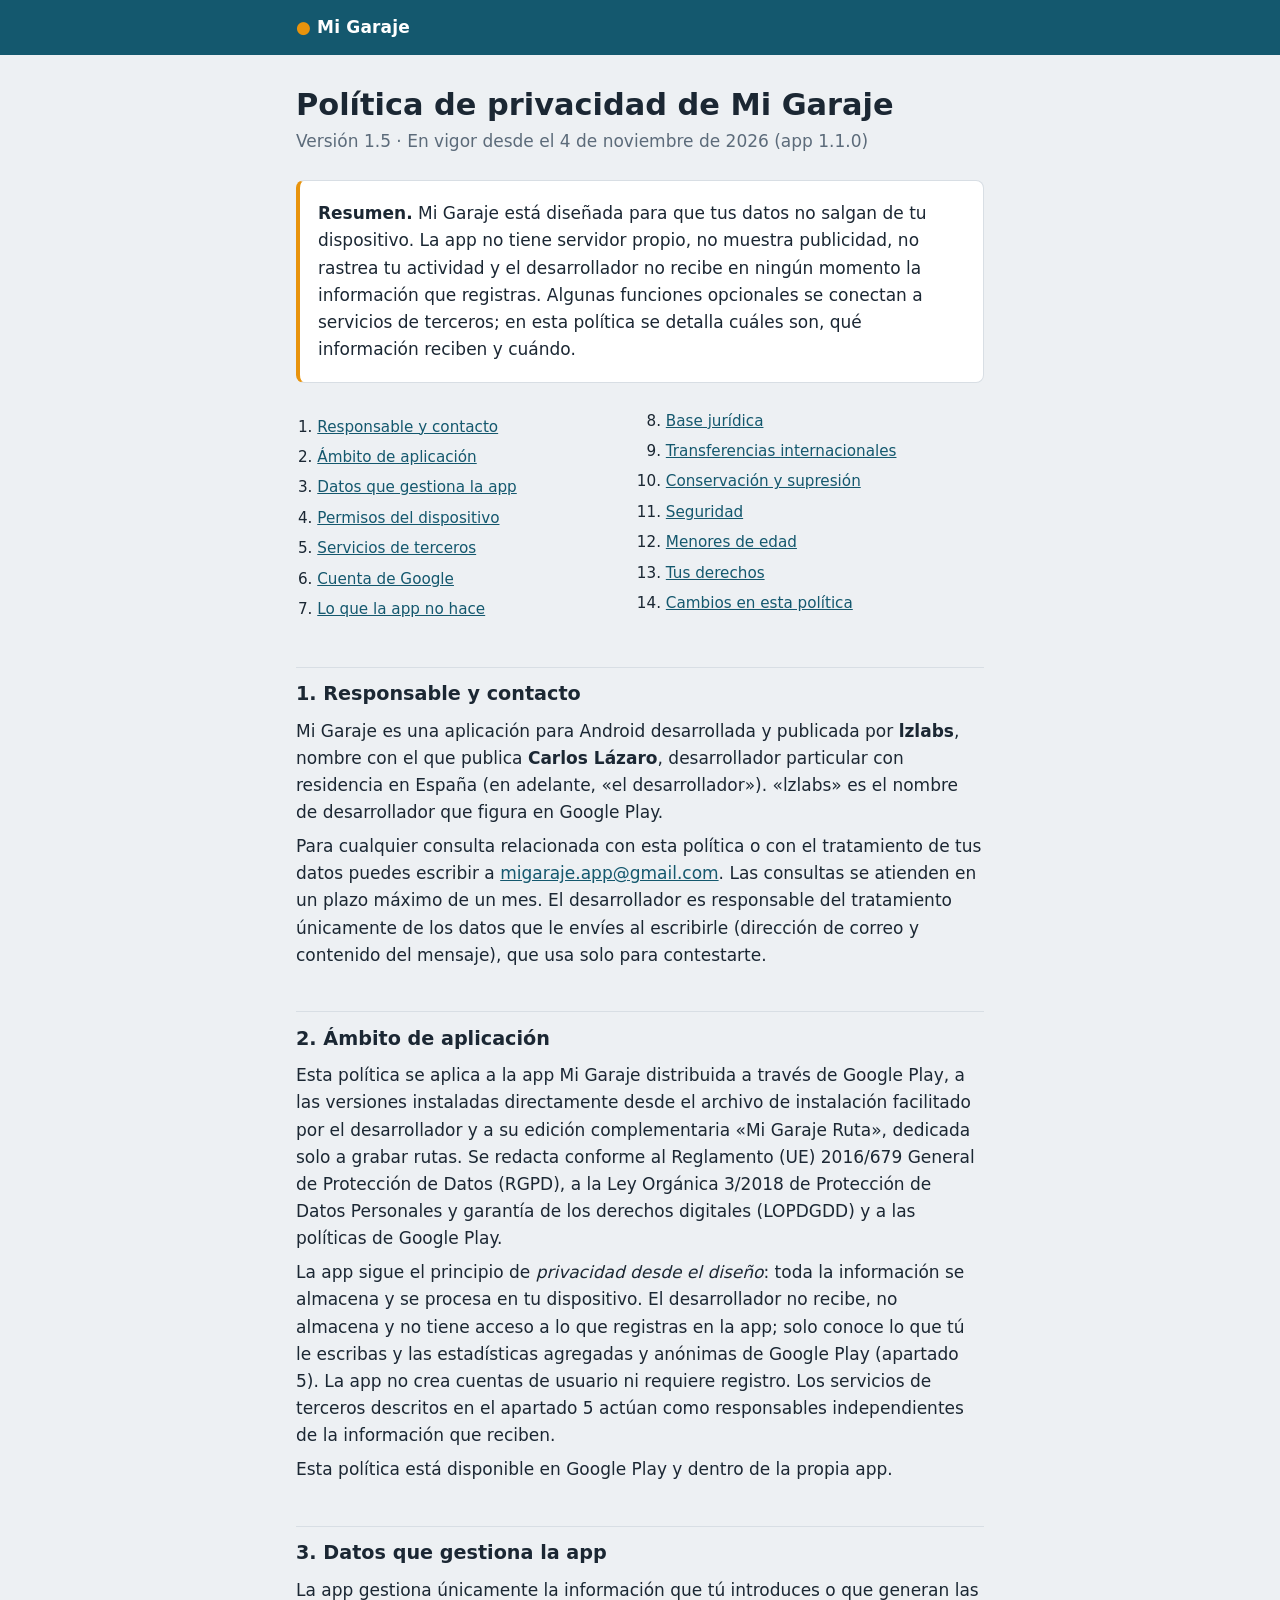
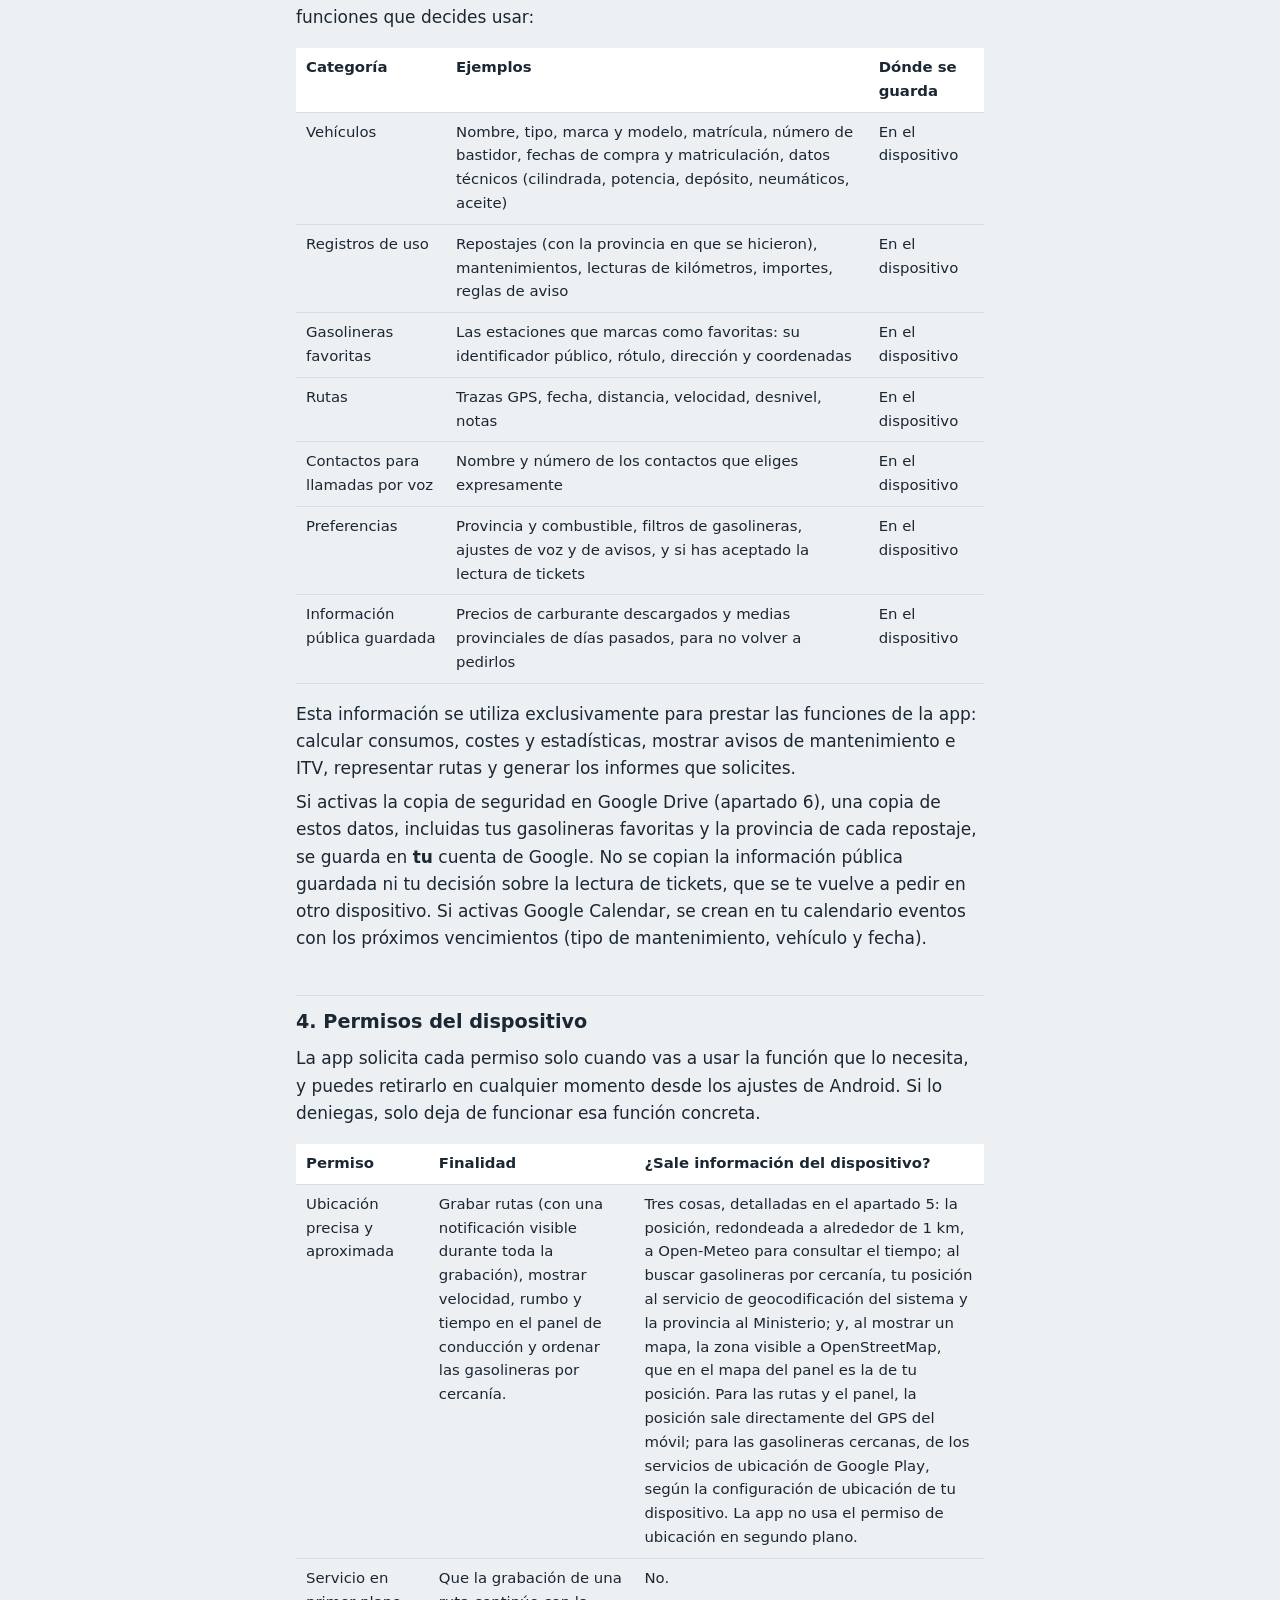
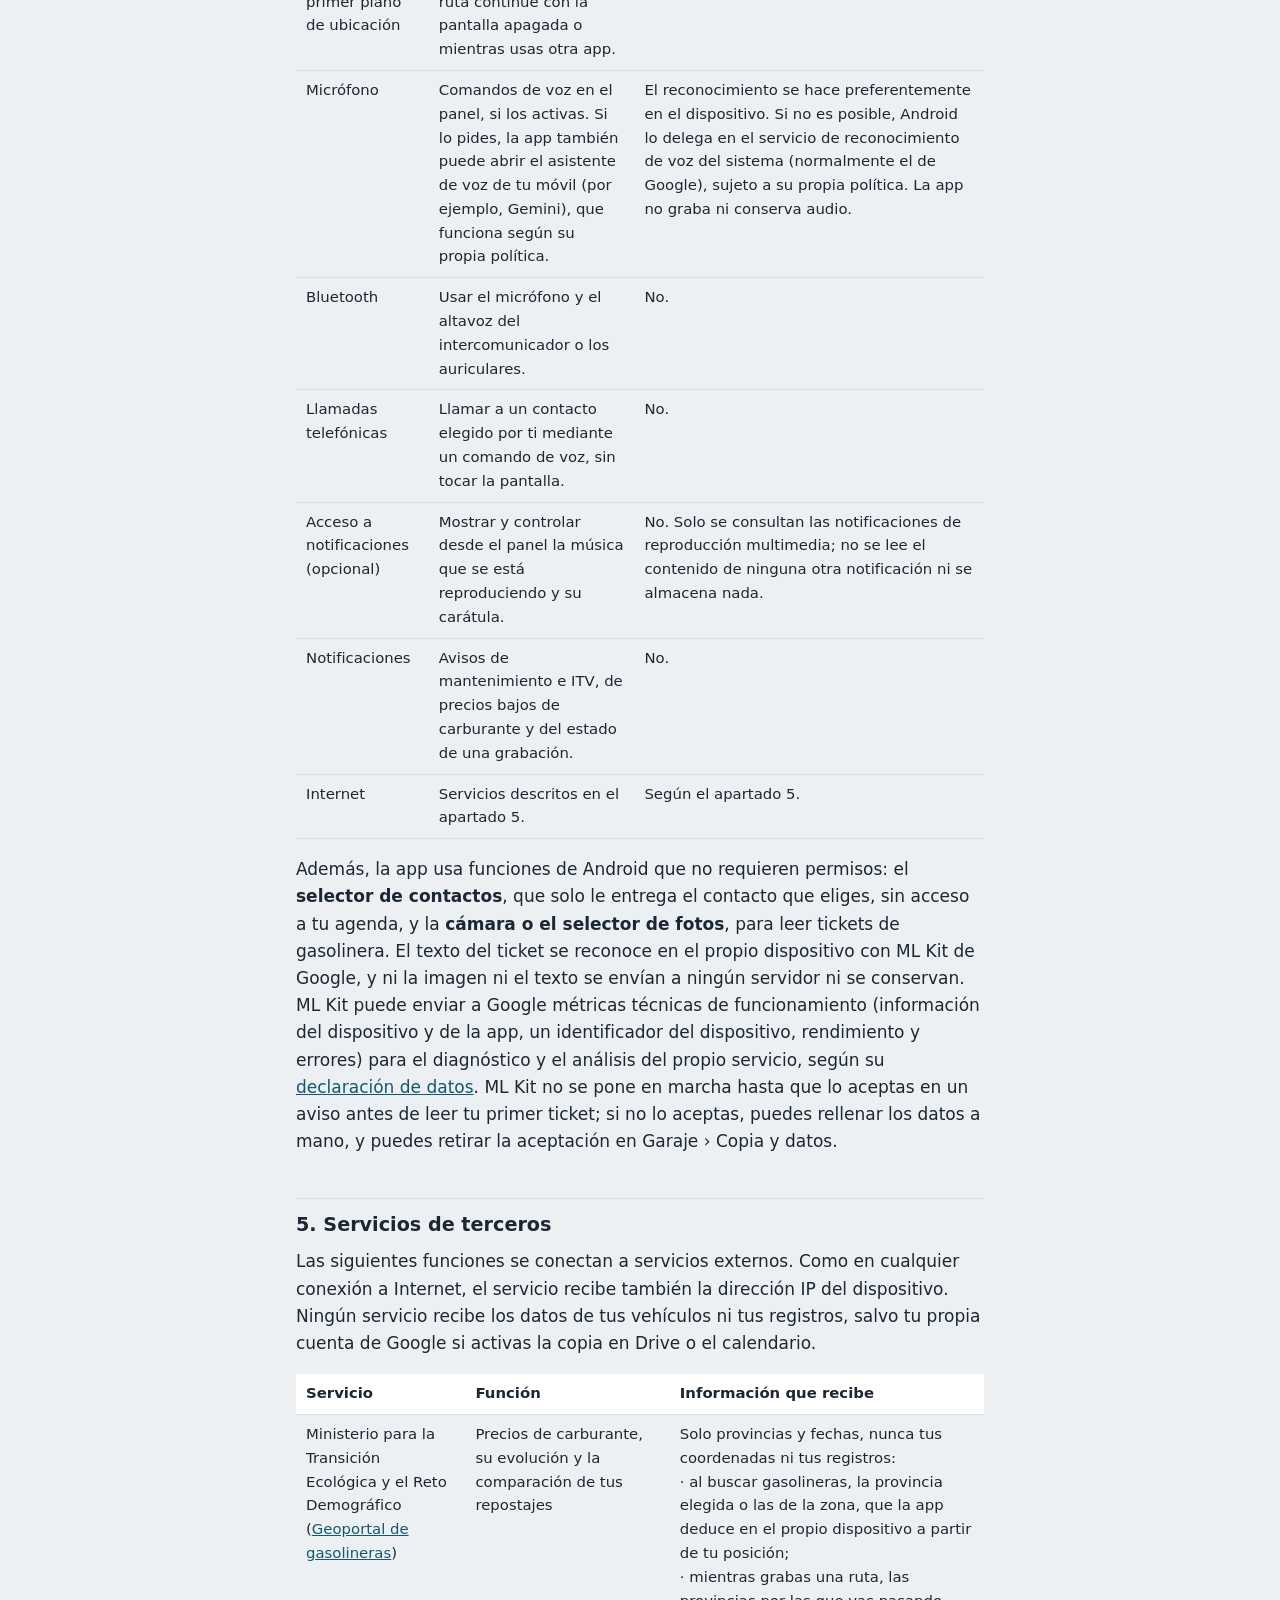
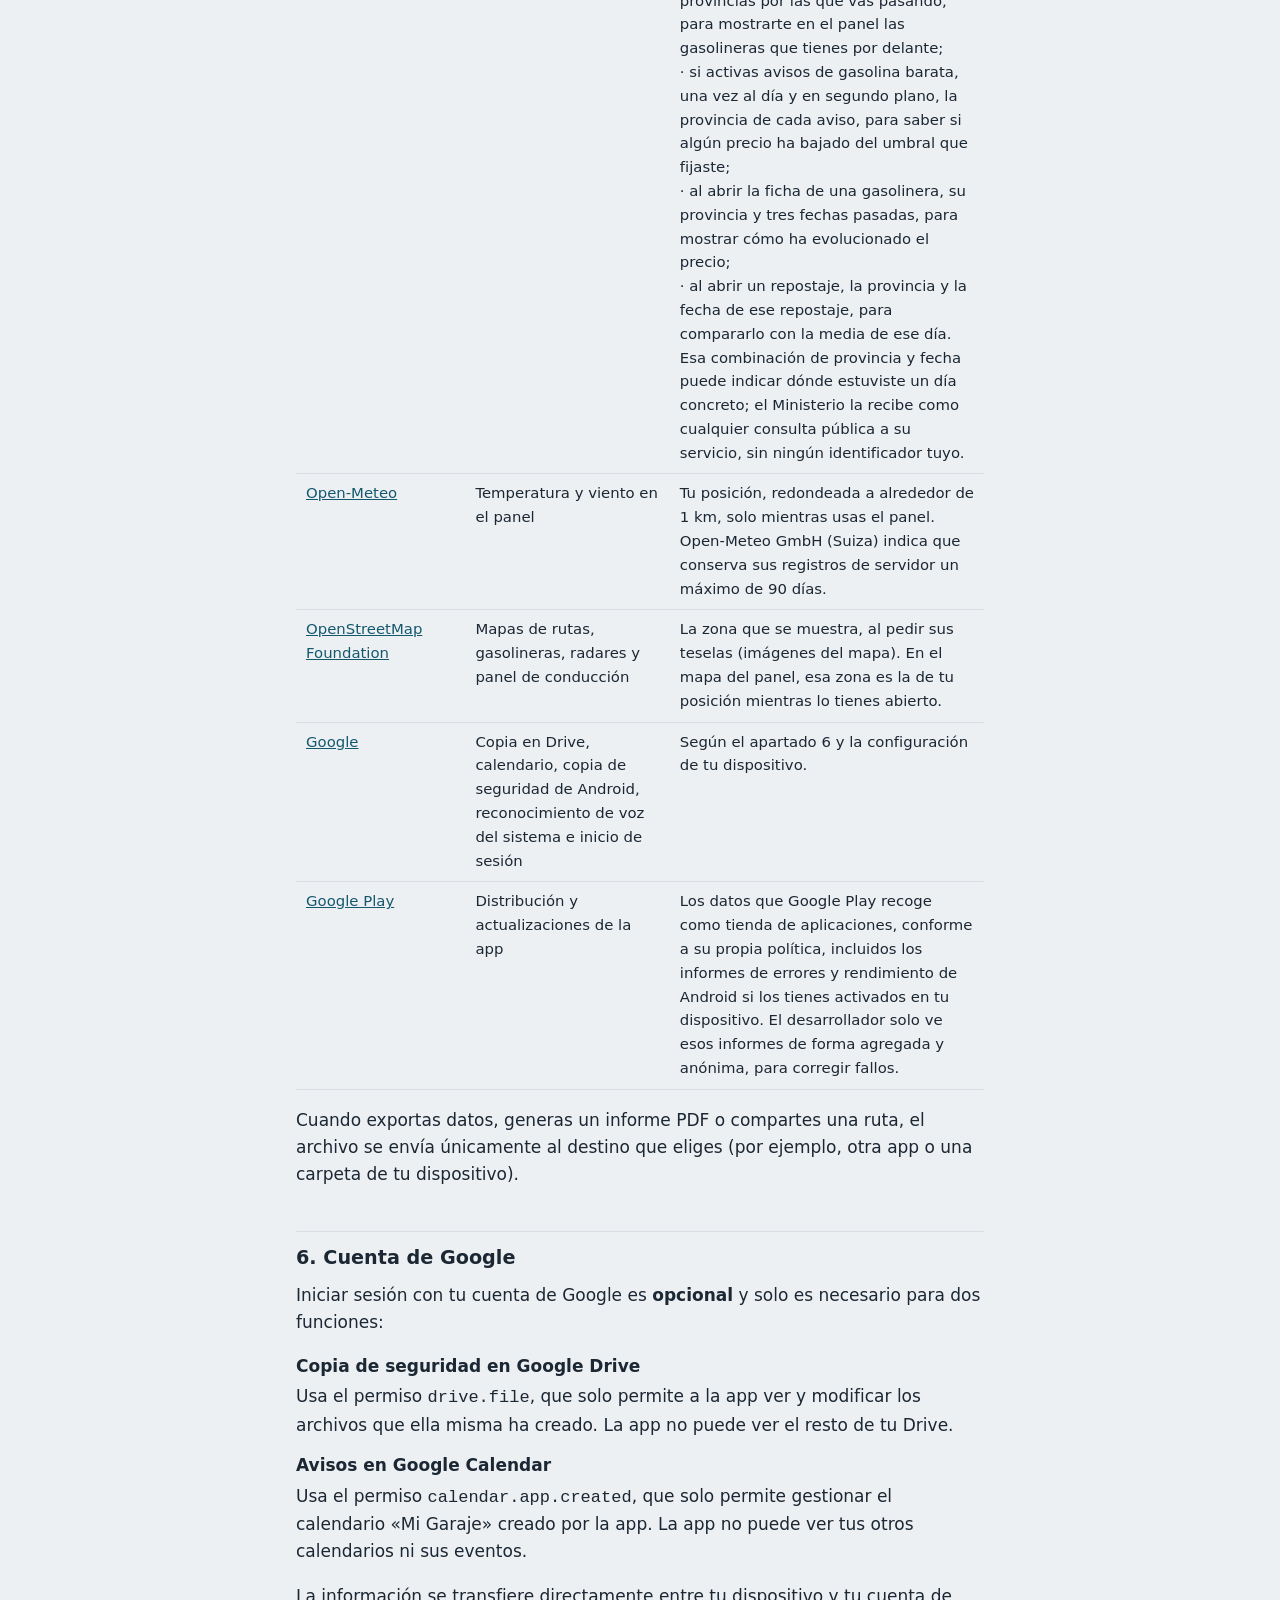
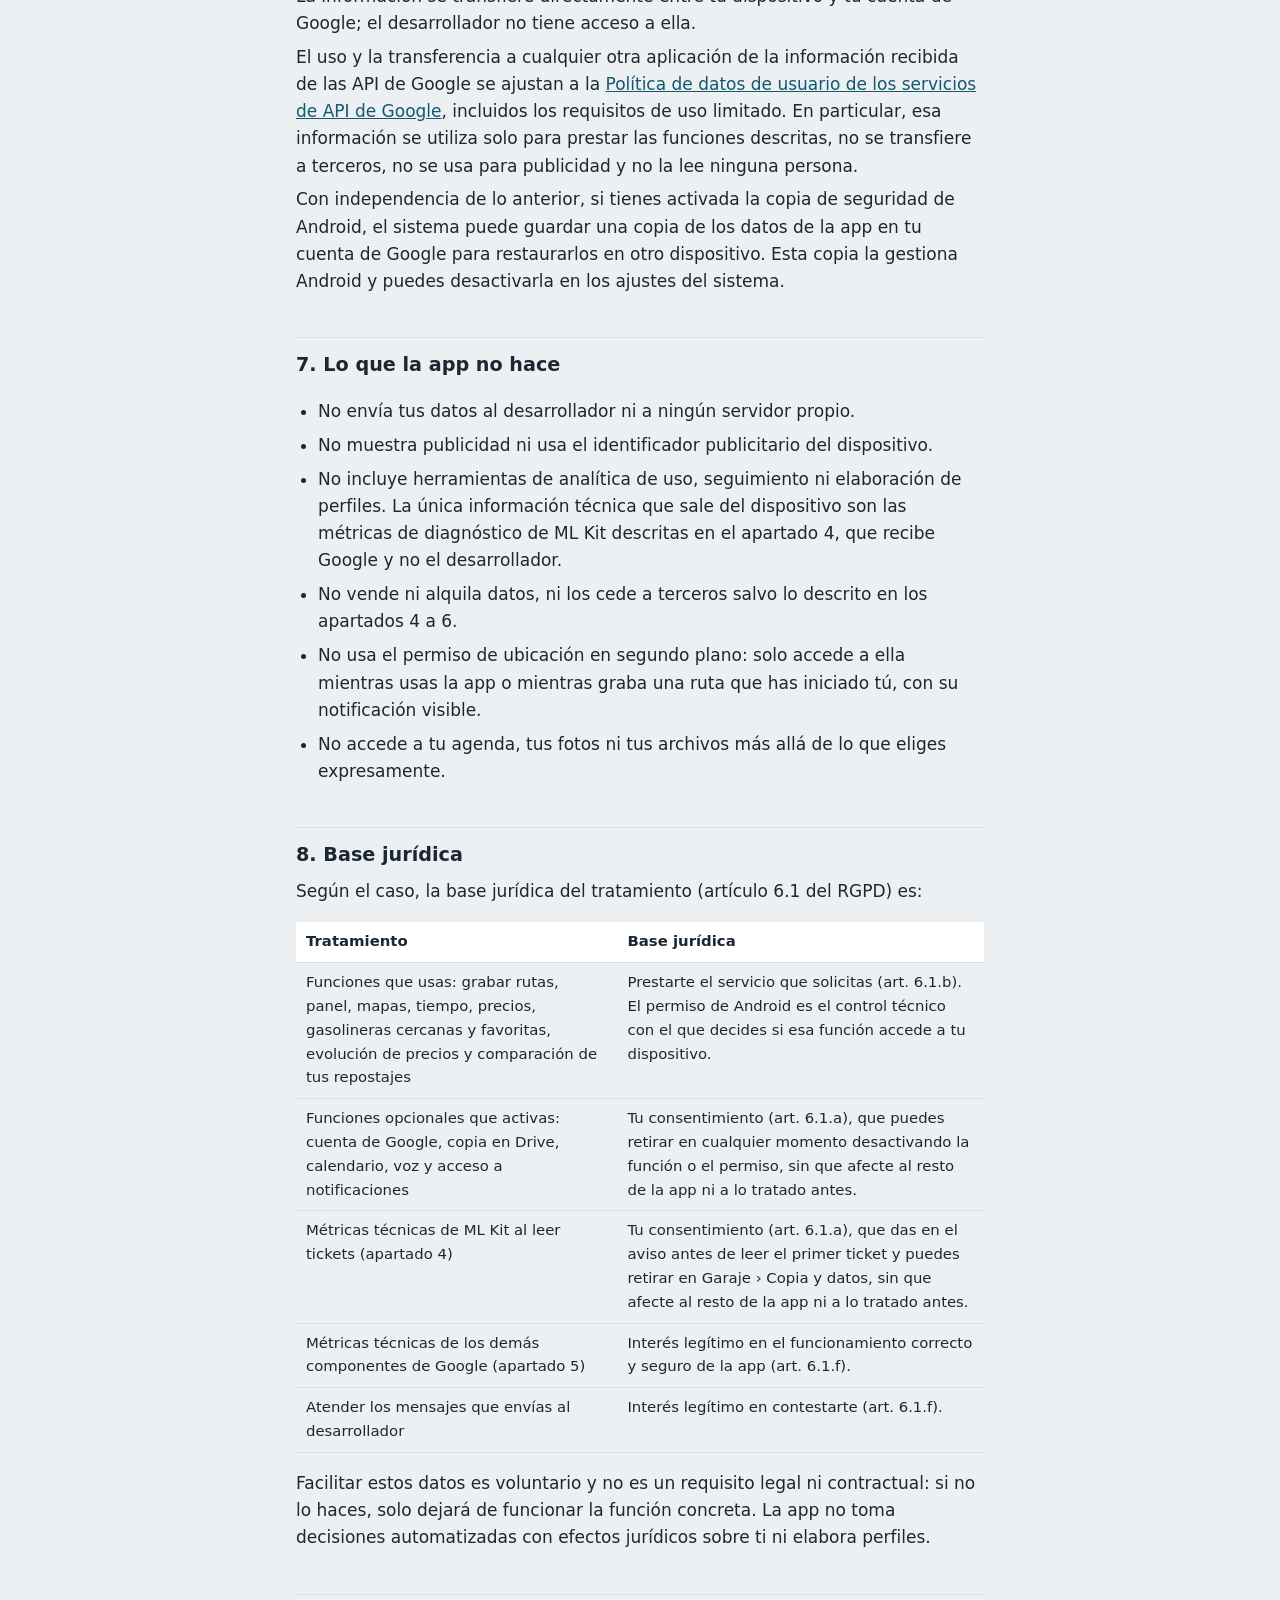
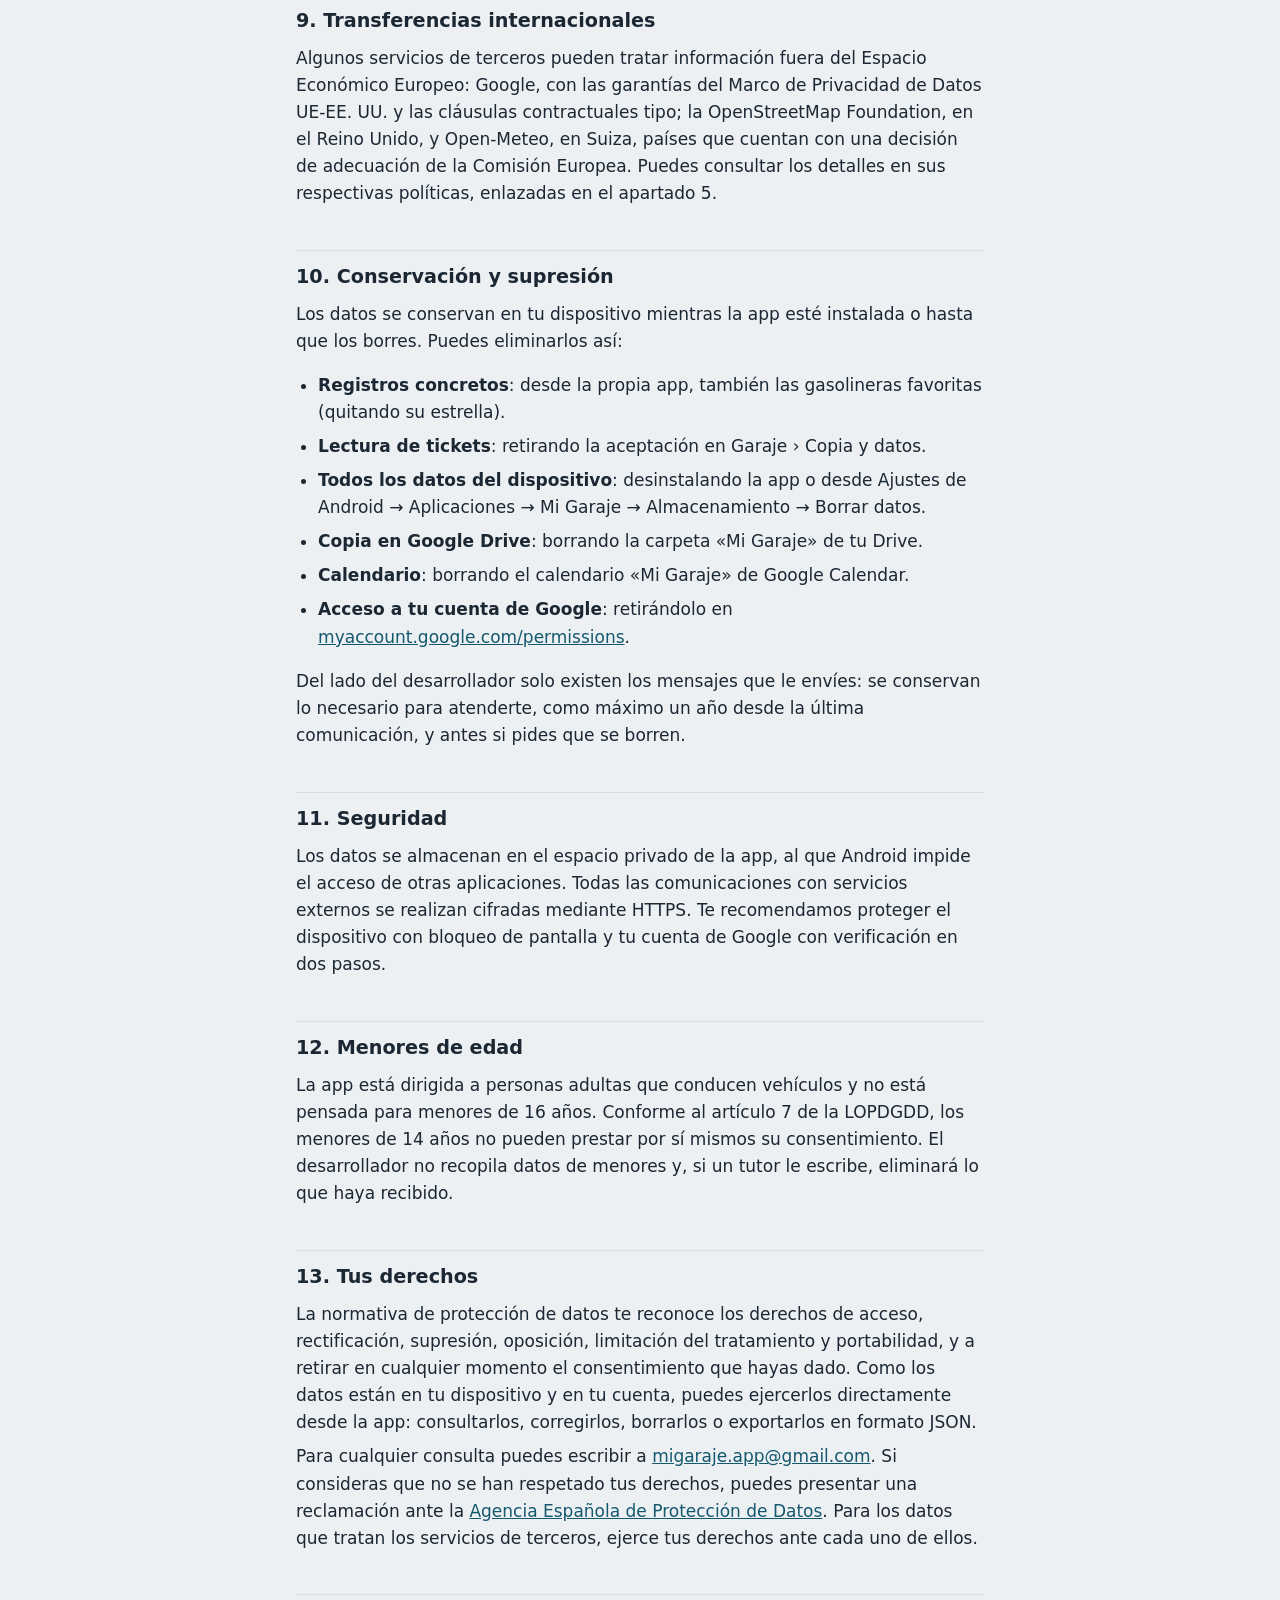
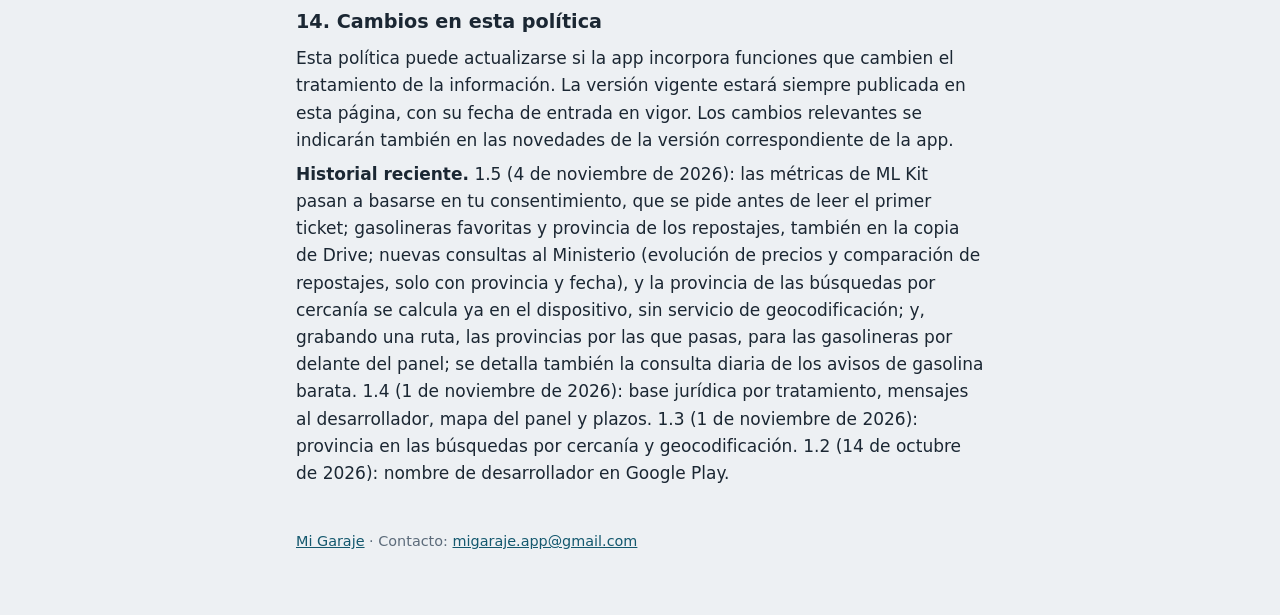
==== commit 3b0926ec: "Política 1.5: fecha en el historial" ====
--- a/mi-garaje/privacidad/index.html
+++ b/mi-garaje/privacidad/index.html
@@ -318,7 +318,7 @@
   tratamiento de la información. La versión vigente estará siempre publicada en esta
   página, con su fecha de entrada en vigor. Los cambios relevantes se indicarán también
   en las novedades de la versión correspondiente de la app.</p>
-  <p><strong>Historial reciente.</strong> 1.5: las métricas de ML Kit pasan a basarse en tu
+  <p><strong>Historial reciente.</strong> 1.5 (4 de noviembre de 2026): las métricas de ML Kit pasan a basarse en tu
   consentimiento, que se pide antes de leer el primer ticket; gasolineras favoritas y
   provincia de los repostajes, también en la copia de Drive; nuevas consultas al Ministerio
   (evolución de precios y comparación de repostajes, solo con provincia y fecha), y la
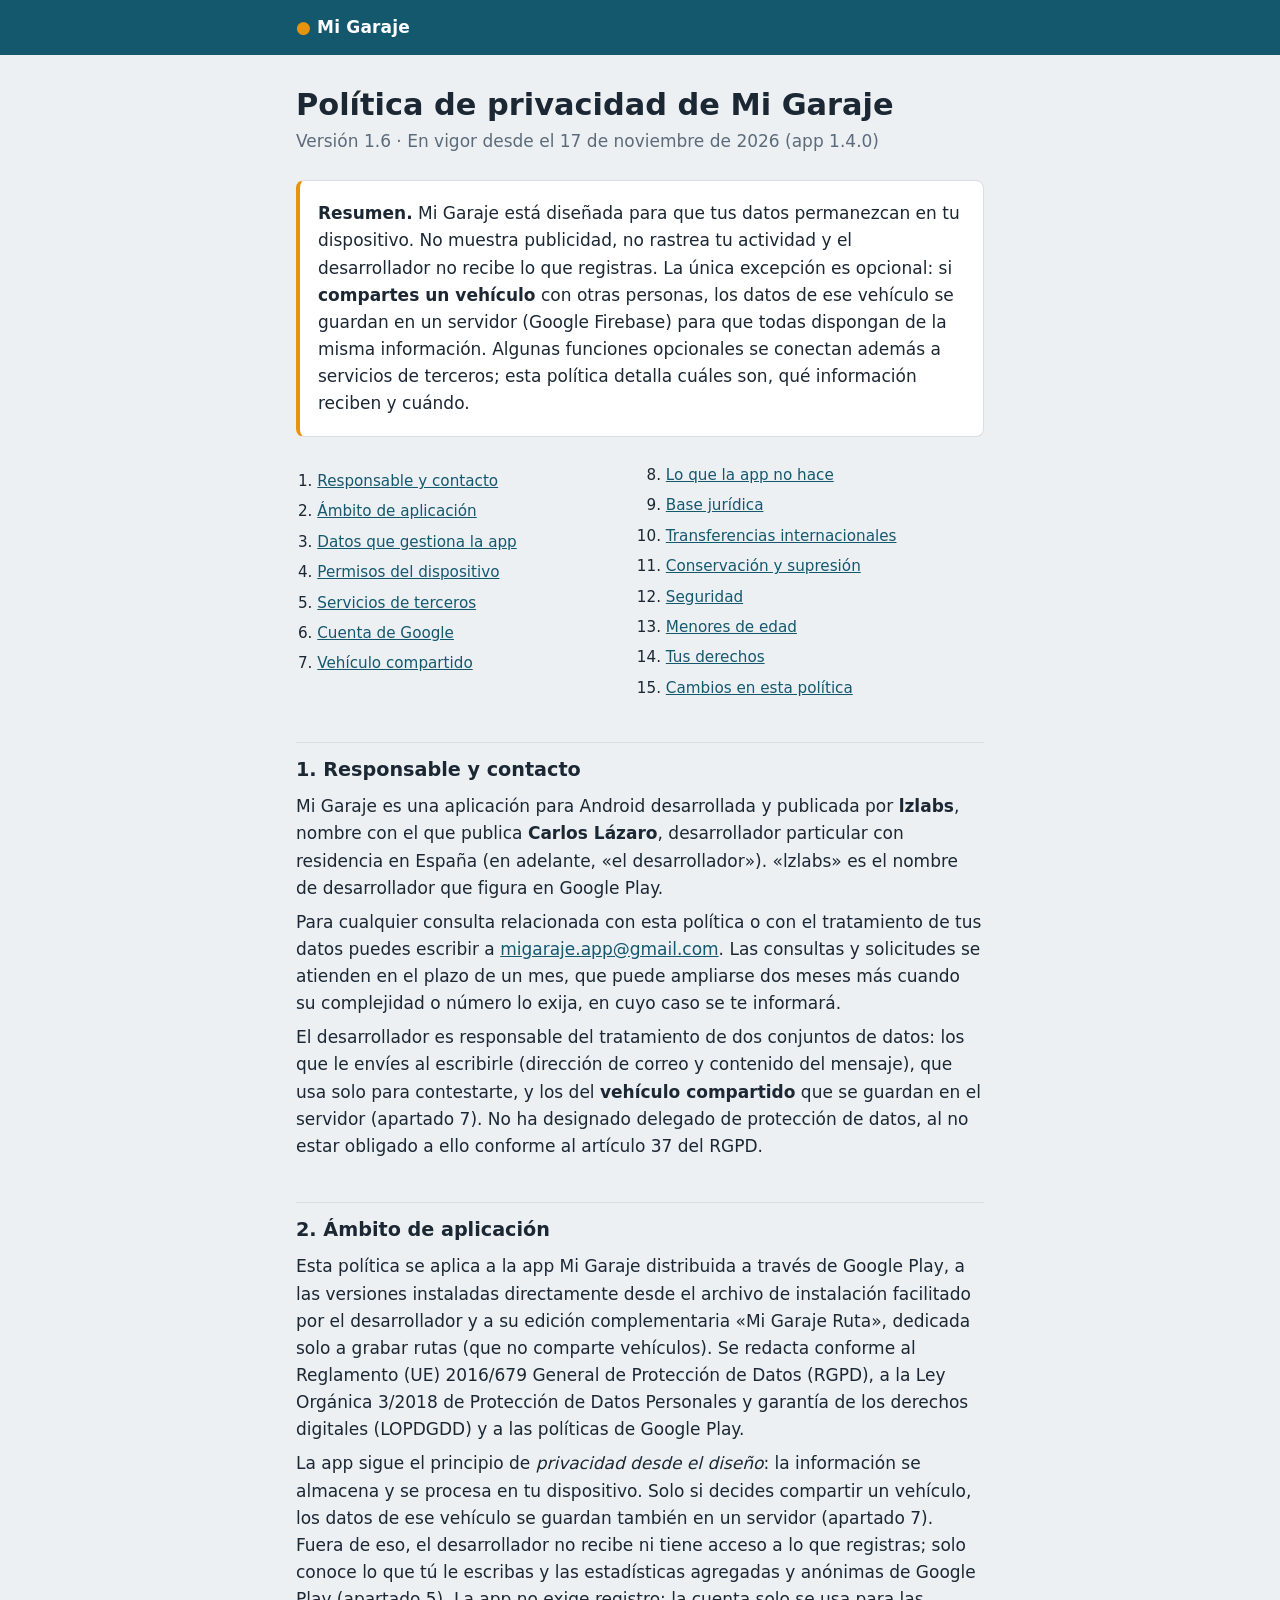
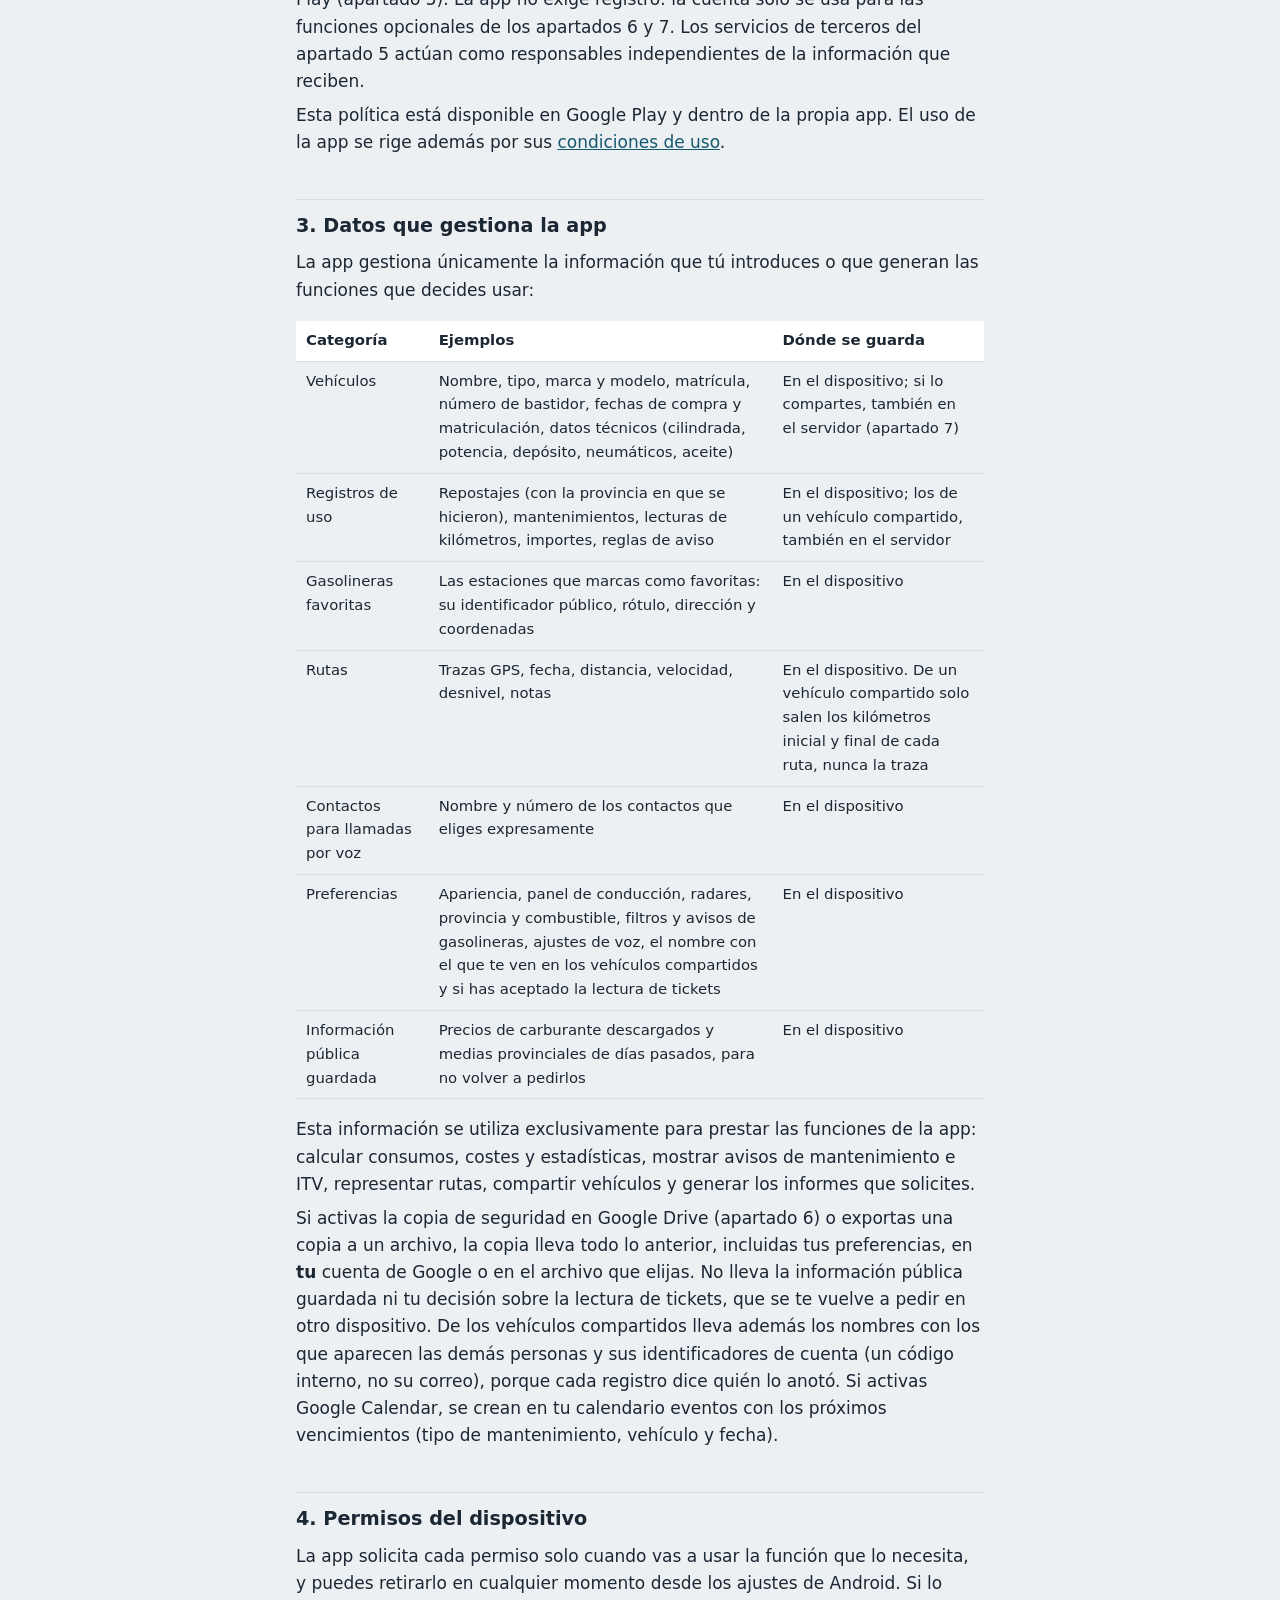
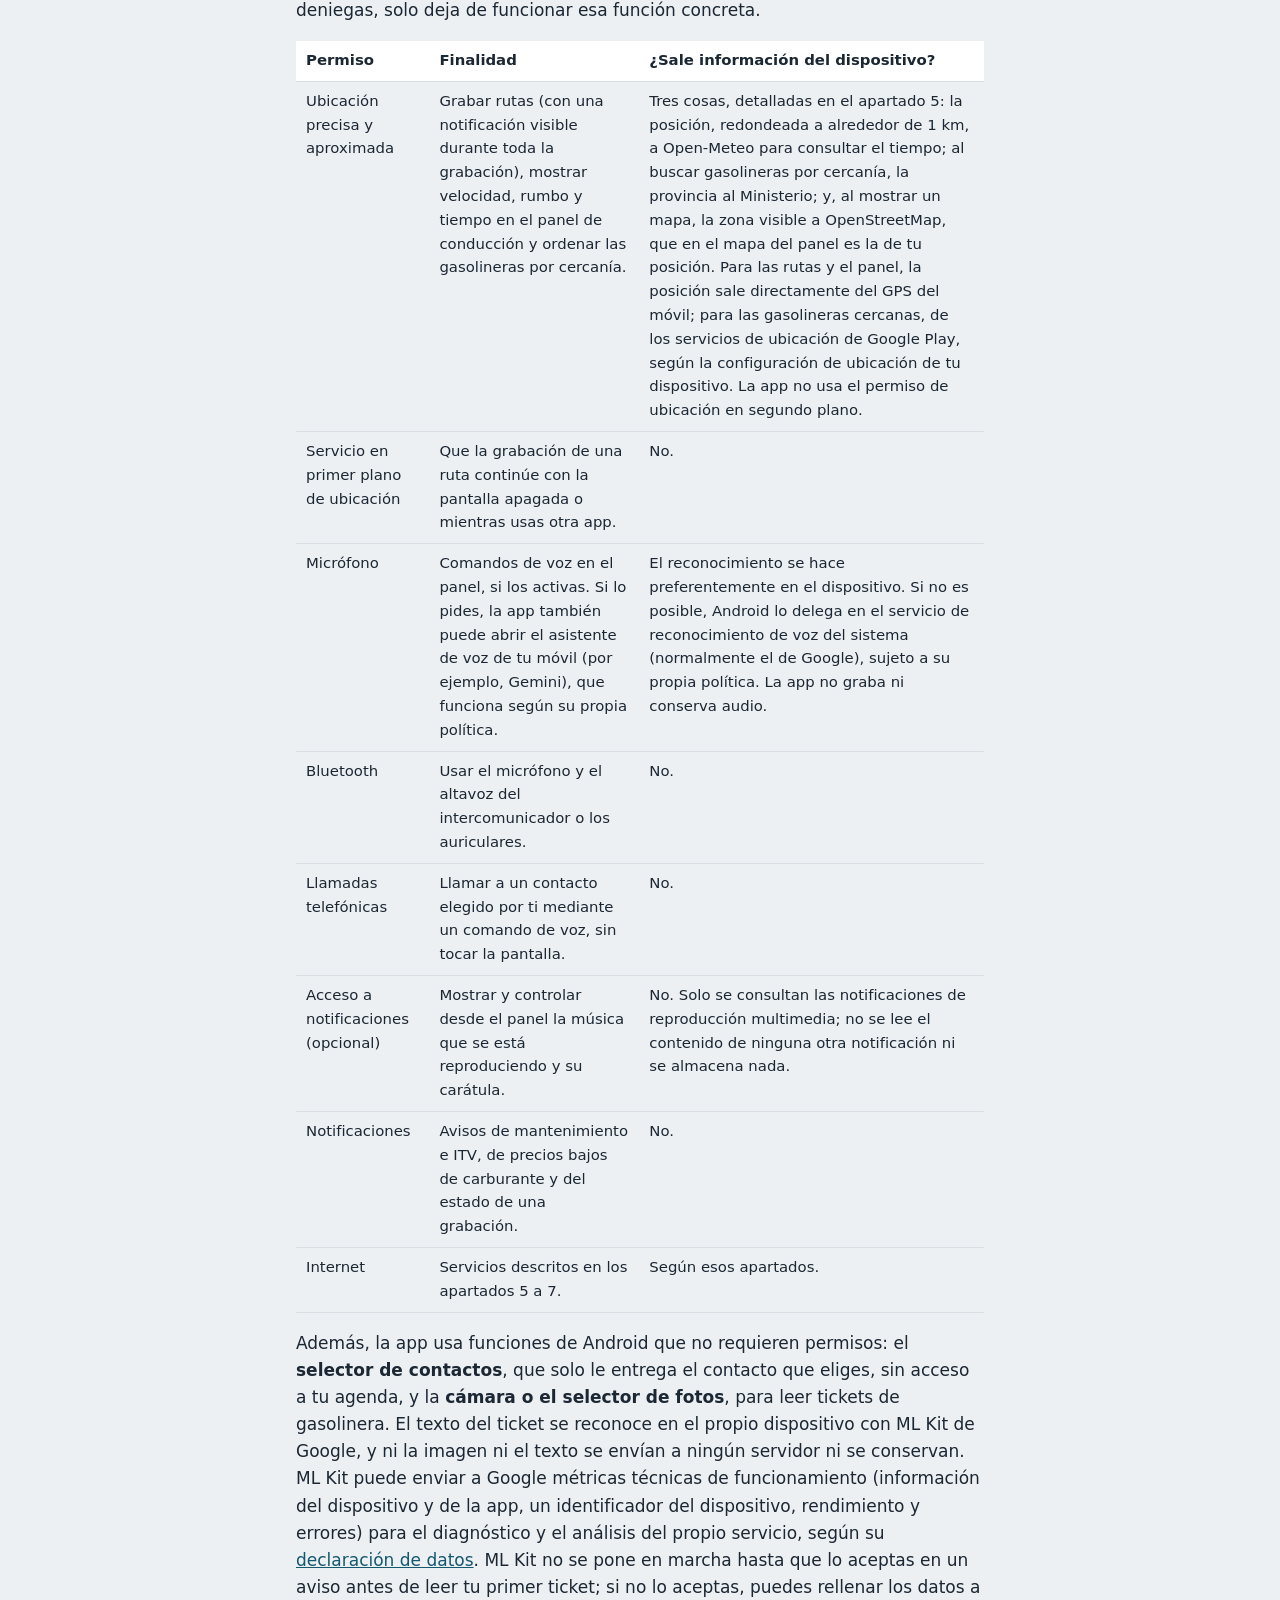
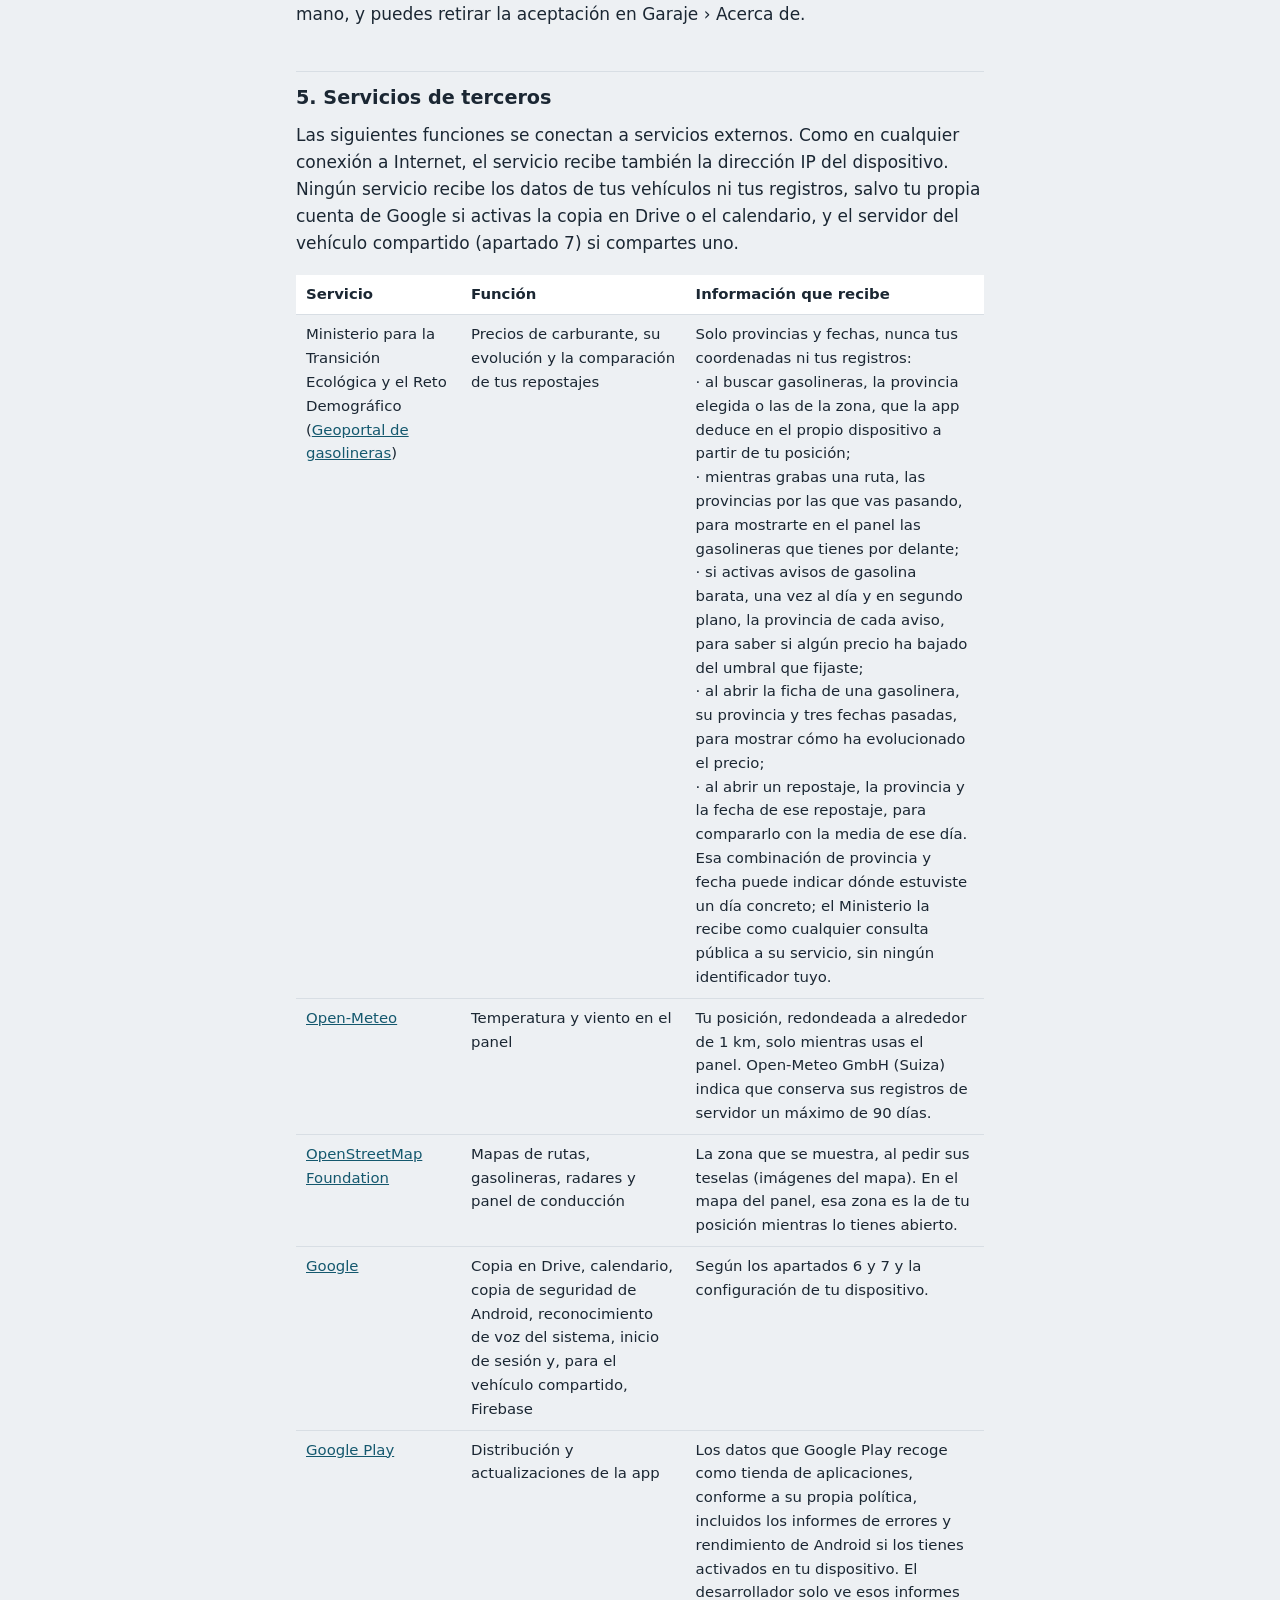
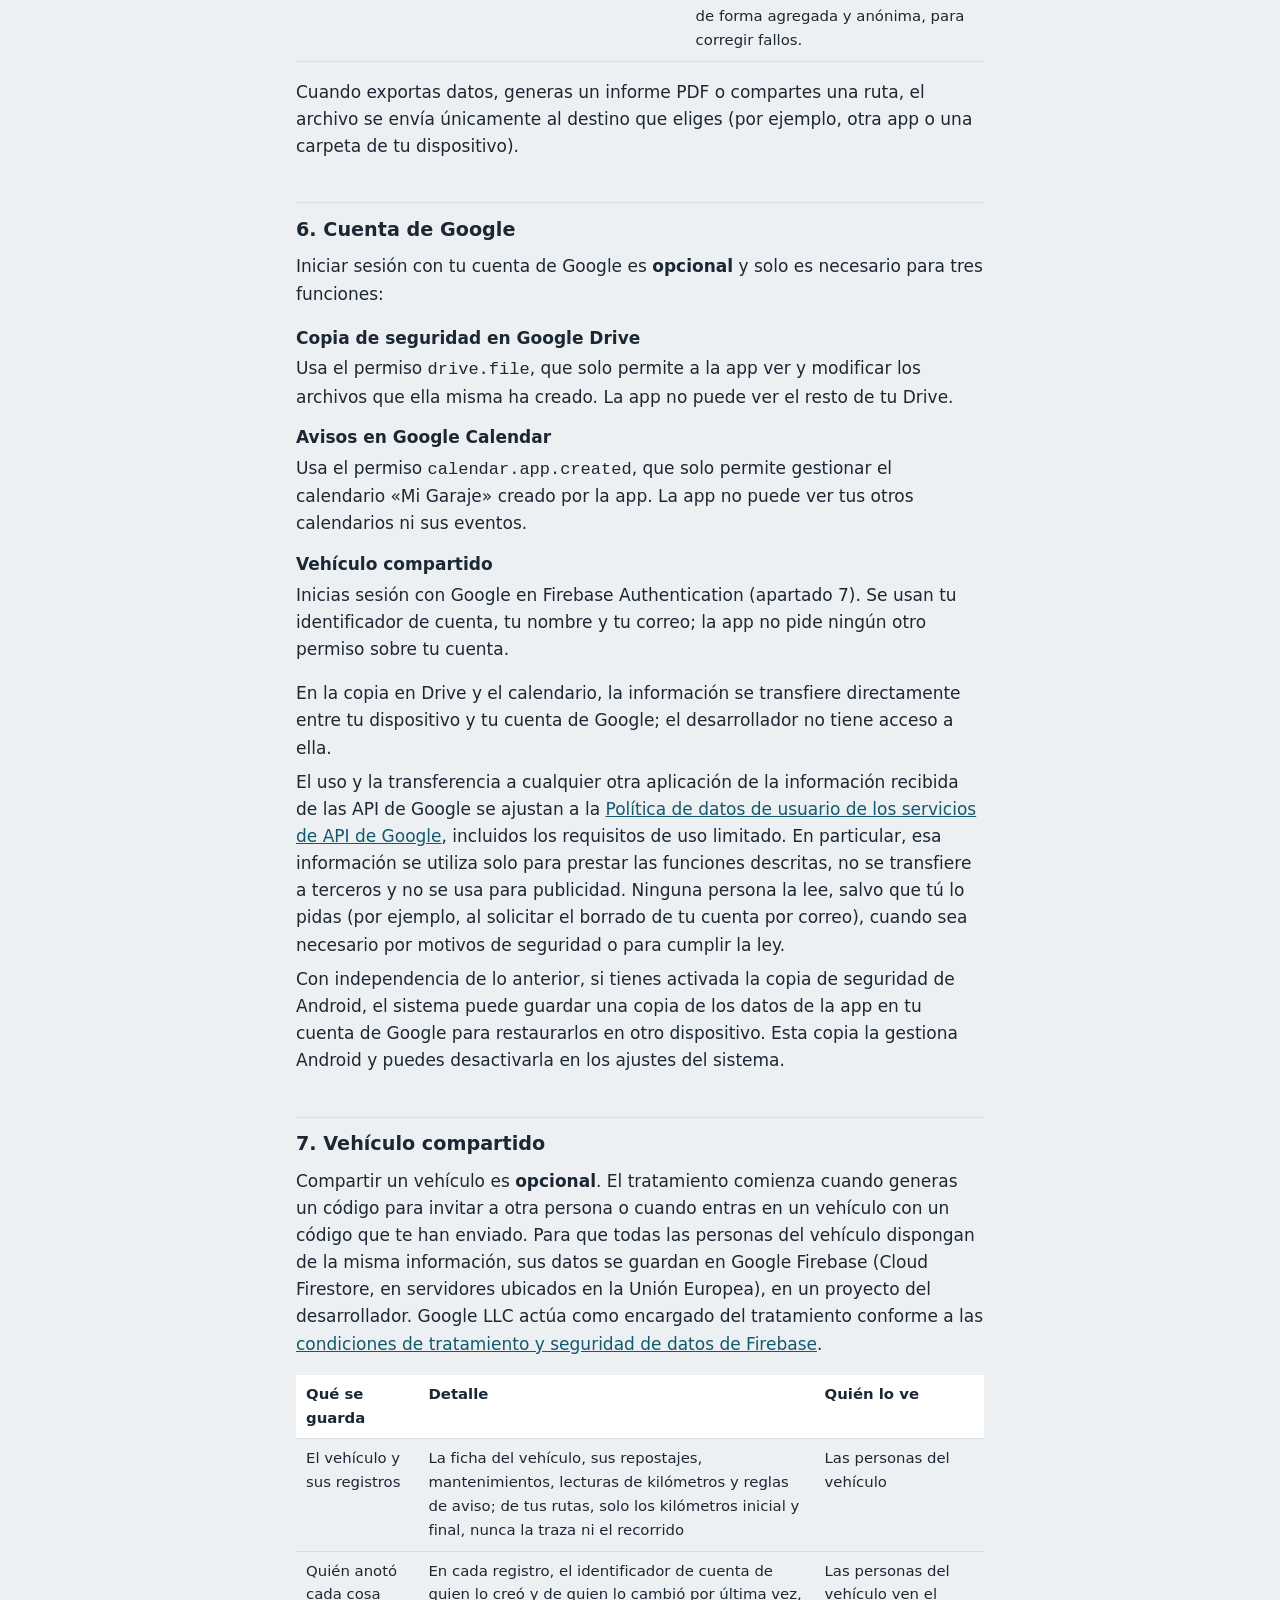
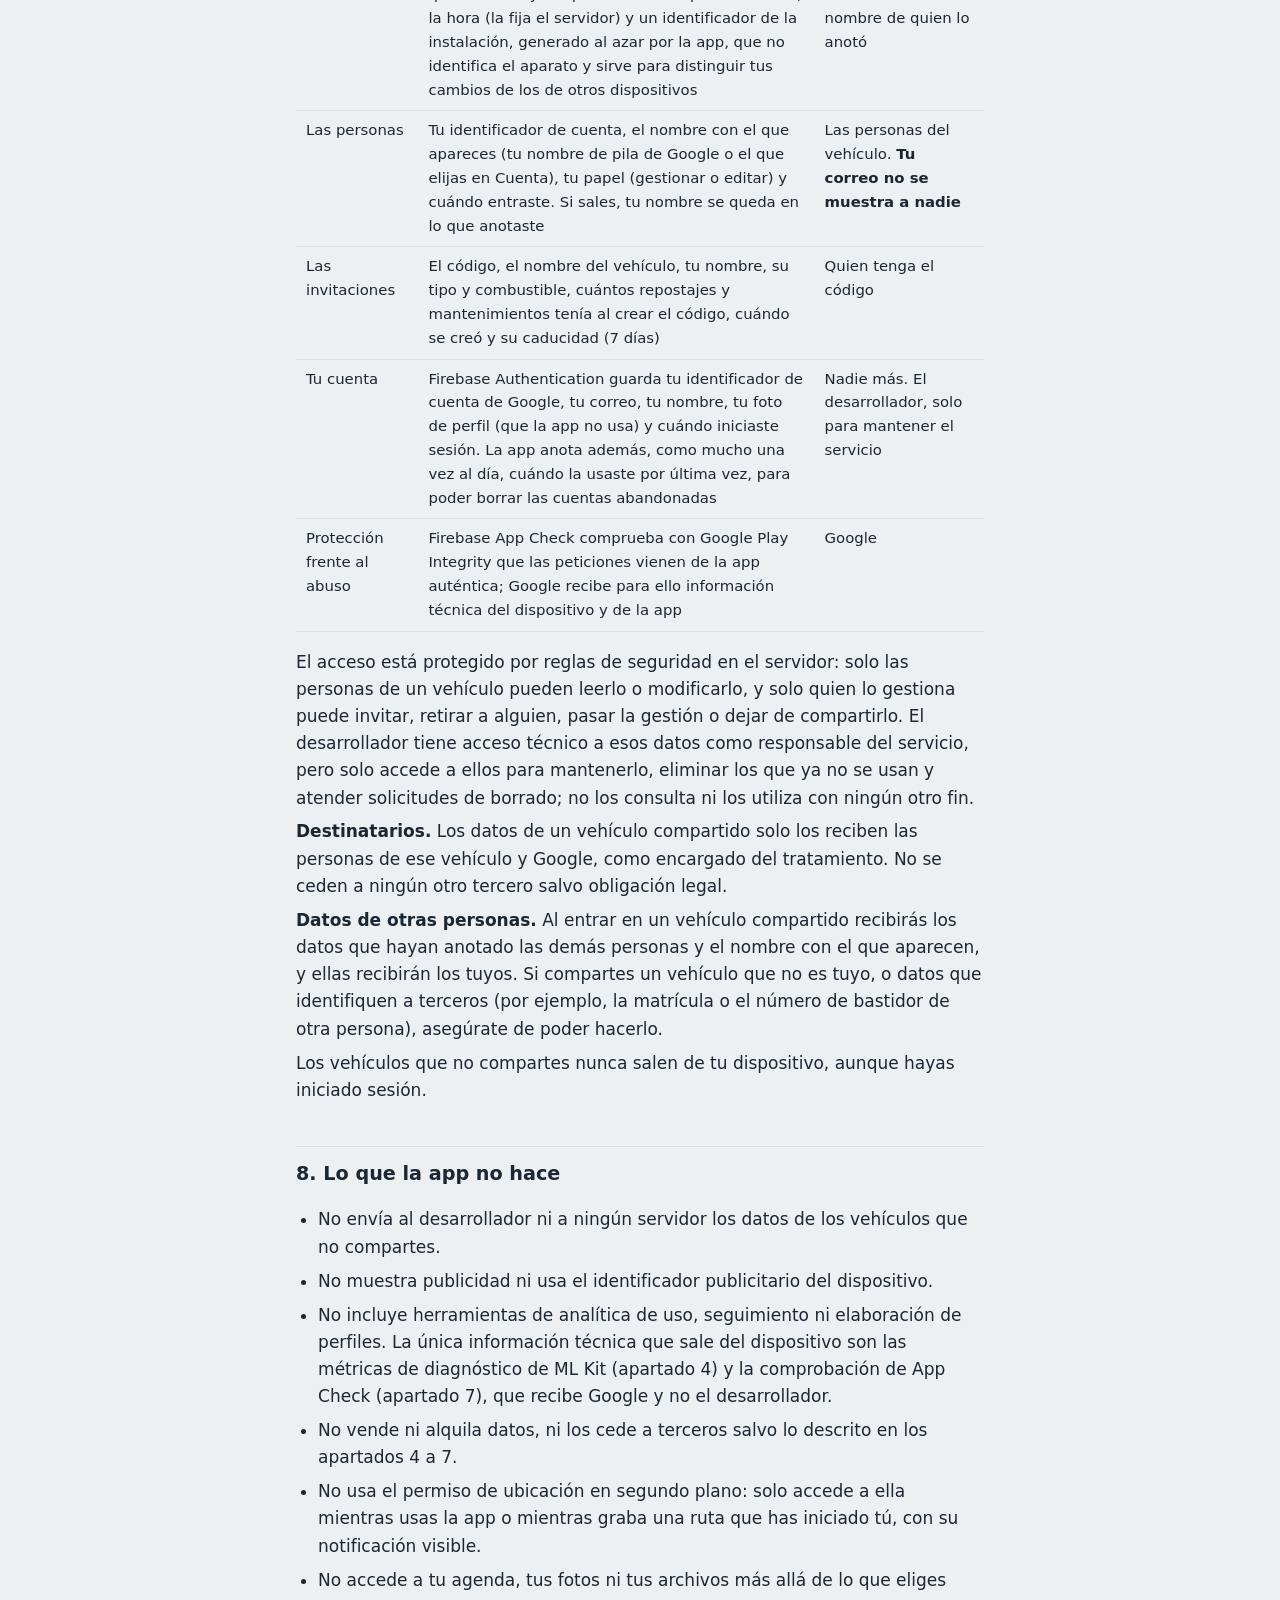
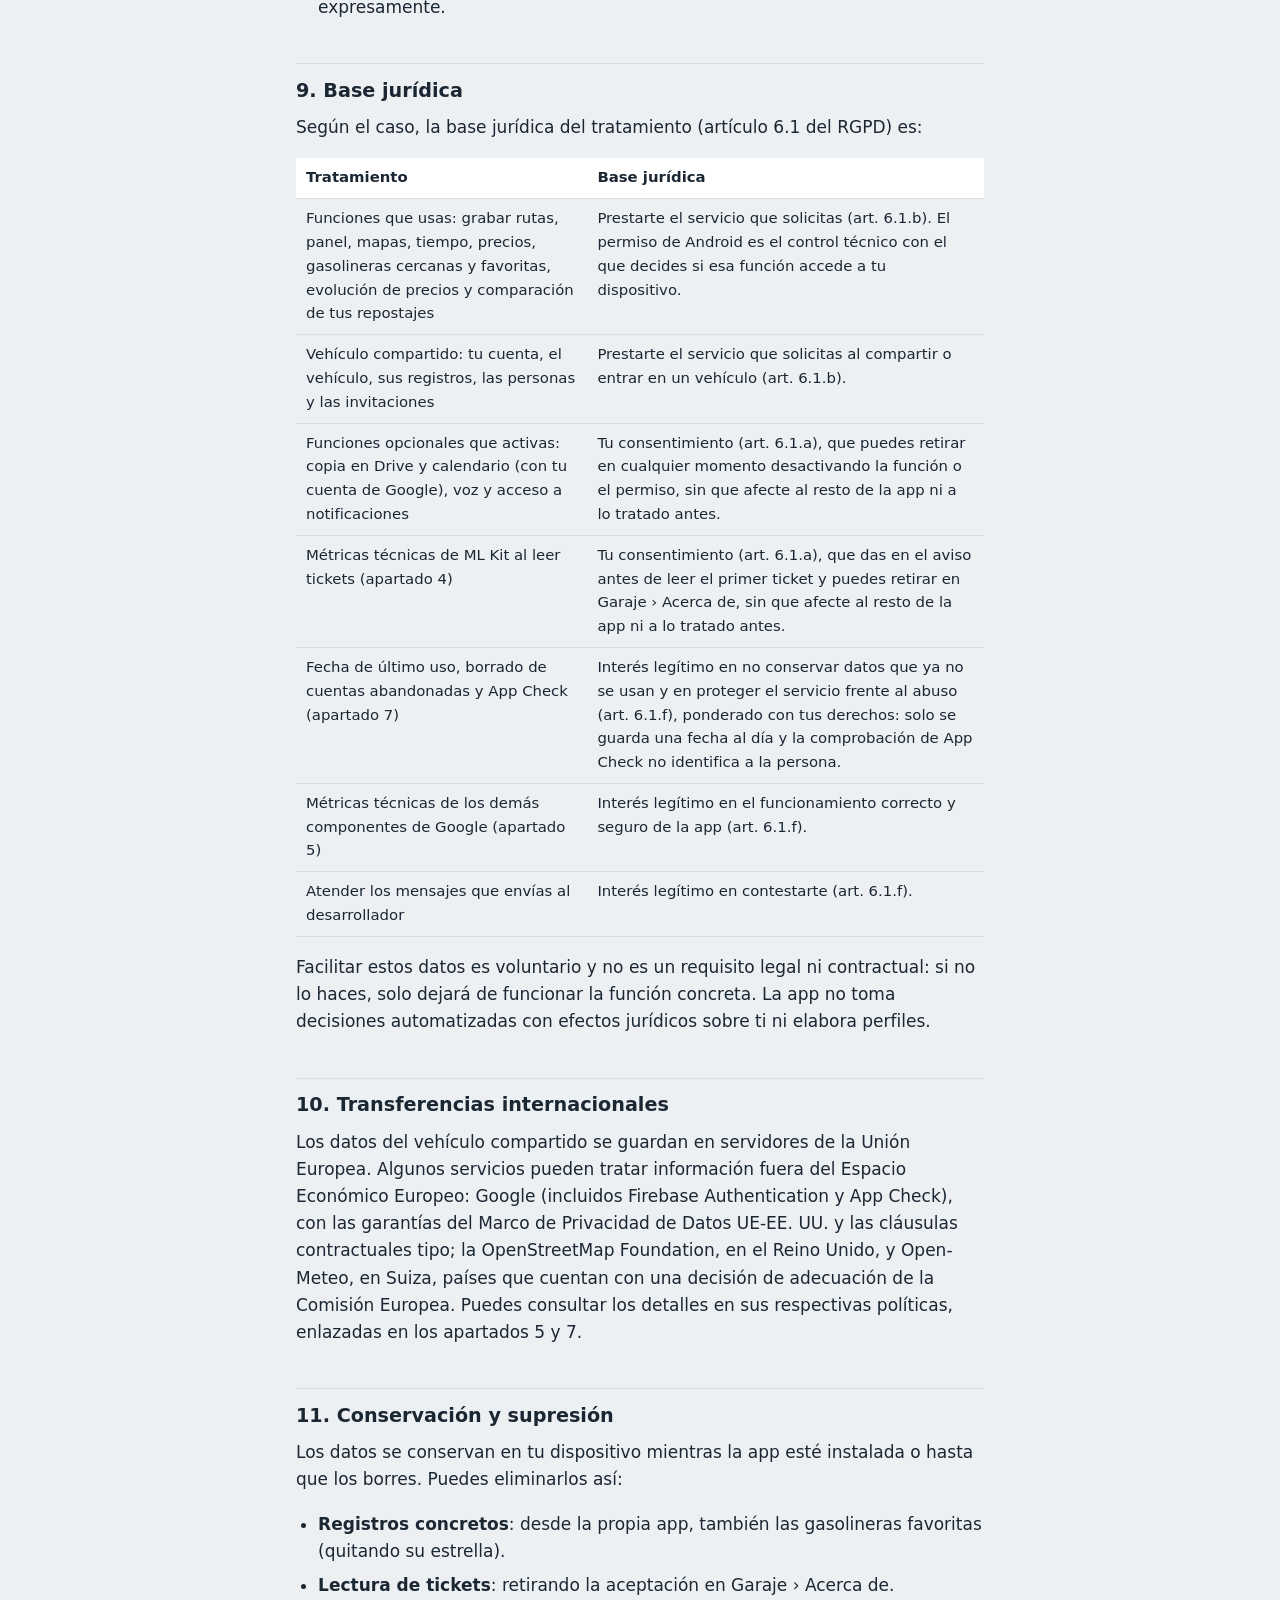
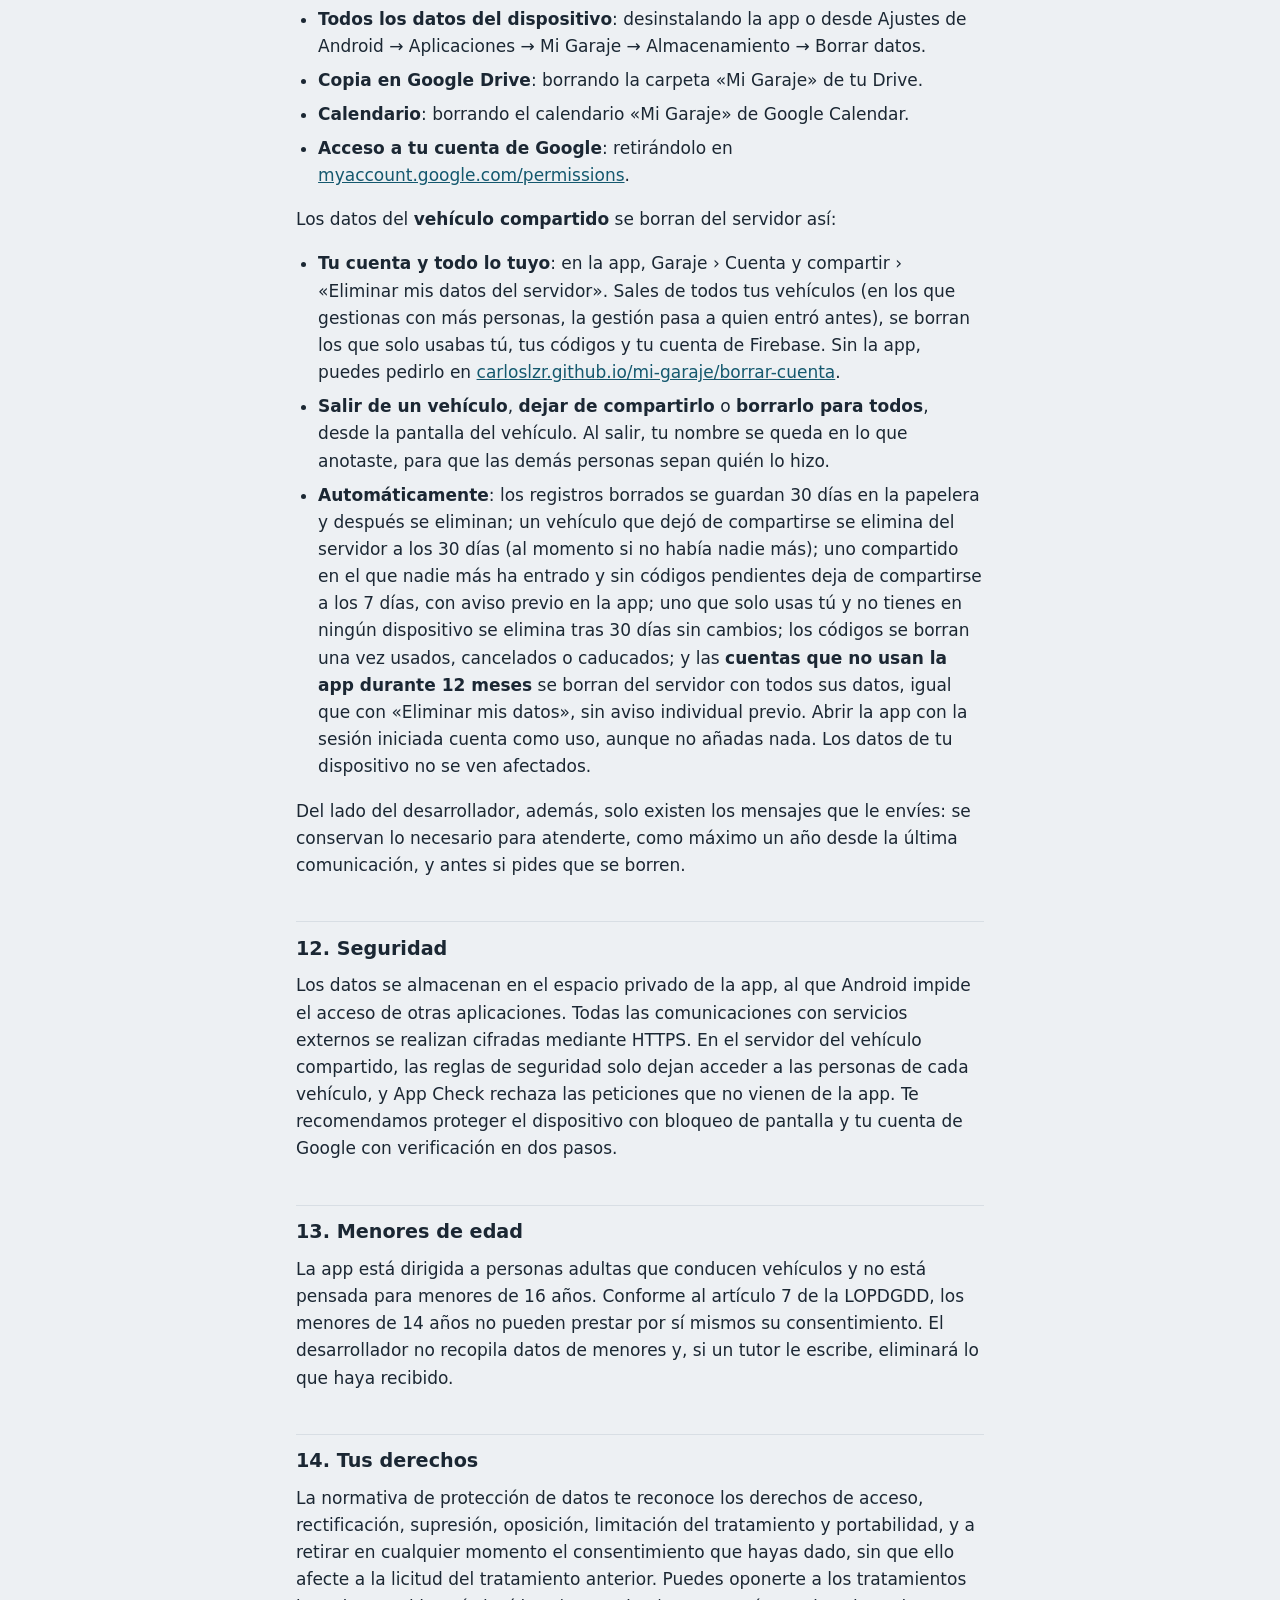
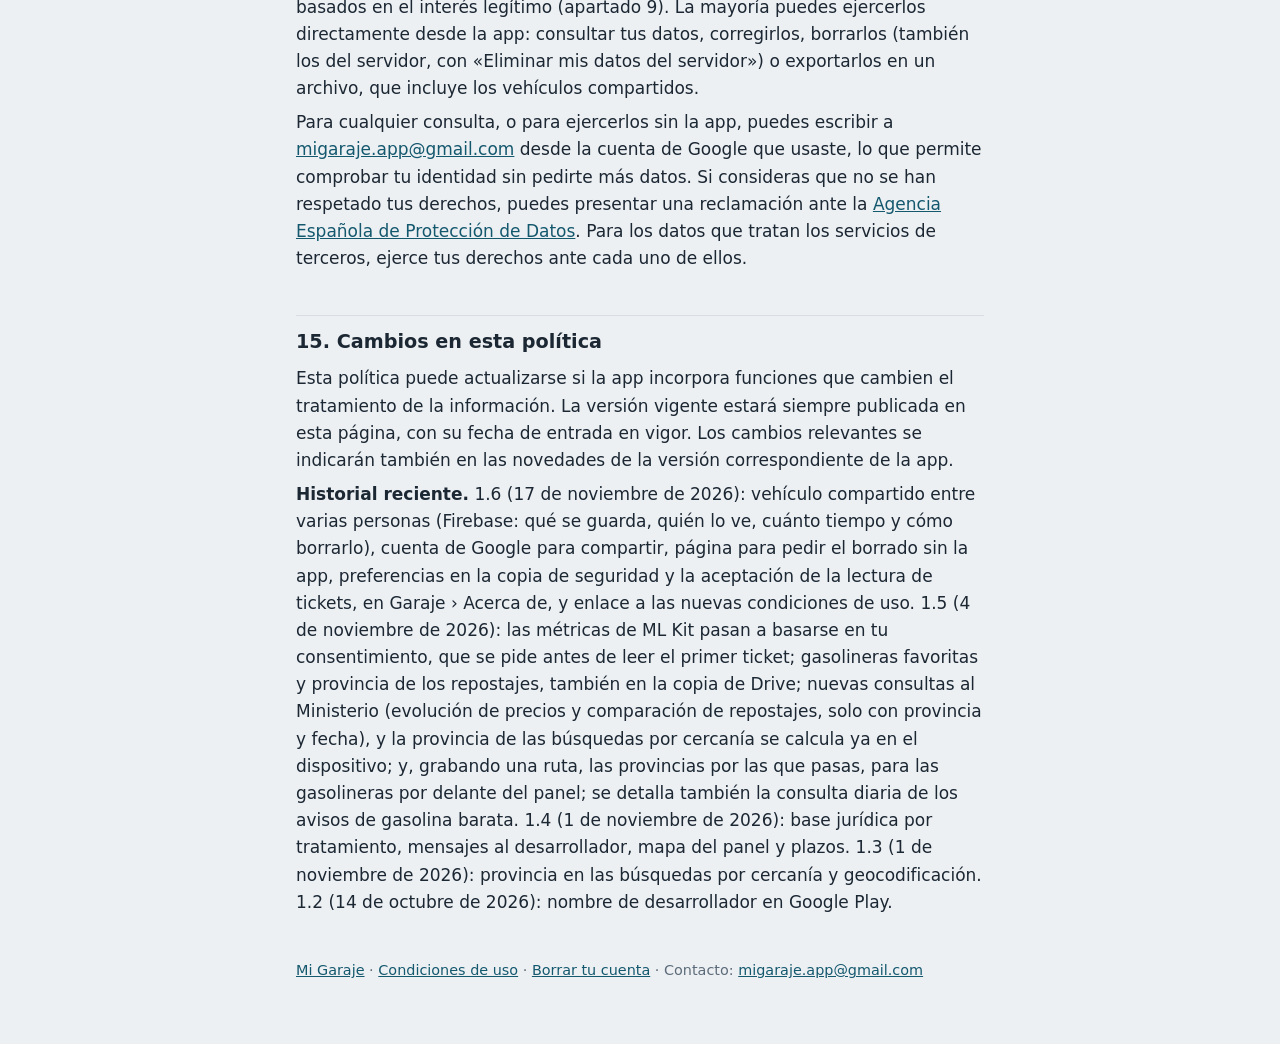
==== commit 2d2191db: "Política 1.6, condiciones de uso 1.0 y página para borrar la cuenta - Política de privacidad 1.6: ve" ====
--- a/mi-garaje/privacidad/index.html
+++ b/mi-garaje/privacidad/index.html
@@ -11,14 +11,15 @@
 <header class="barra"><div><a href="/"><span>●</span> Mi Garaje</a></div></header>
 <main>
   <h1>Política de privacidad de Mi Garaje</h1>
-  <p class="sub">Versión 1.5 · En vigor desde el 4 de noviembre de 2026 (app 1.1.0)</p>
+  <p class="sub">Versión 1.6 · En vigor desde el 17 de noviembre de 2026 (app 1.4.0)</p>
 
   <div class="resumen">
-    <p><strong>Resumen.</strong> Mi Garaje está diseñada para que tus datos no salgan de
-    tu dispositivo. La app no tiene servidor propio, no muestra publicidad, no rastrea tu actividad y el desarrollador no
-    recibe en ningún momento la información que registras. Algunas funciones opcionales se conectan a
-    servicios de terceros; en esta política se detalla cuáles son, qué información
-    reciben y cuándo.</p>
+    <p><strong>Resumen.</strong> Mi Garaje está diseñada para que tus datos permanezcan en tu
+    dispositivo. No muestra publicidad, no rastrea tu actividad y el desarrollador no recibe lo que
+    registras. La única excepción es opcional: si <strong>compartes un vehículo</strong> con otras
+    personas, los datos de ese vehículo se guardan en un servidor (Google Firebase) para que todas
+    dispongan de la misma información. Algunas funciones opcionales se conectan además a servicios
+    de terceros; esta política detalla cuáles son, qué información reciben y cuándo.</p>
   </div>
 
   <nav class="indice" aria-label="Índice">
@@ -29,6 +30,7 @@
       <li><a href="#permisos">Permisos del dispositivo</a></li>
       <li><a href="#terceros">Servicios de terceros</a></li>
       <li><a href="#google">Cuenta de Google</a></li>
+      <li><a href="#compartido">Vehículo compartido</a></li>
       <li><a href="#no">Lo que la app no hace</a></li>
       <li><a href="#base">Base jurídica</a></li>
       <li><a href="#transferencias">Transferencias internacionales</a></li>
@@ -47,25 +49,31 @@
   «lzlabs» es el nombre de desarrollador que figura en Google Play.</p>
   <p>Para cualquier consulta relacionada con esta política o con el tratamiento de tus
   datos puedes escribir a <a href="mailto:migaraje.app@gmail.com">migaraje.app@gmail.com</a>.
-  Las consultas se atienden en un plazo máximo de un mes. El desarrollador es
-  responsable del tratamiento únicamente de los datos que le envíes al escribirle (dirección
-  de correo y contenido del mensaje), que usa solo para contestarte.</p>
+  Las consultas y solicitudes se atienden en el plazo de un mes, que puede ampliarse dos meses
+  más cuando su complejidad o número lo exija, en cuyo caso se te informará.</p>
+  <p>El desarrollador es responsable del tratamiento de dos conjuntos de datos: los que le envíes
+  al escribirle (dirección de correo y contenido del mensaje), que usa solo para contestarte, y los
+  del <strong>vehículo compartido</strong> que se guardan en el servidor (apartado 7). No ha
+  designado delegado de protección de datos, al no estar obligado a ello conforme al artículo 37
+  del RGPD.</p>
 
   <h2 id="ambito">2. Ámbito de aplicación</h2>
   <p>Esta política se aplica a la app Mi Garaje distribuida a través de Google Play, a
   las versiones instaladas directamente desde el archivo de instalación facilitado por
   el desarrollador y a su edición complementaria «Mi Garaje Ruta», dedicada solo a
-  grabar rutas. Se redacta conforme al Reglamento (UE) 2016/679 General de
-  Protección de Datos (RGPD), a la Ley Orgánica 3/2018 de Protección de Datos
+  grabar rutas (que no comparte vehículos). Se redacta conforme al Reglamento (UE) 2016/679
+  General de Protección de Datos (RGPD), a la Ley Orgánica 3/2018 de Protección de Datos
   Personales y garantía de los derechos digitales (LOPDGDD) y a las políticas de
   Google Play.</p>
-  <p>La app sigue el principio de <em>privacidad desde el diseño</em>: toda la
-  información se almacena y se procesa en tu dispositivo. El desarrollador no recibe, no almacena y no tiene acceso a lo que registras en la
-  app; solo conoce lo que tú le escribas y las estadísticas agregadas y anónimas de Google Play
-  (apartado 5). La app no crea cuentas
-  de usuario ni requiere registro. Los servicios de terceros descritos en el apartado 5
+  <p>La app sigue el principio de <em>privacidad desde el diseño</em>: la información se
+  almacena y se procesa en tu dispositivo. Solo si decides compartir un vehículo, los datos de ese
+  vehículo se guardan también en un servidor (apartado 7). Fuera de eso, el desarrollador no
+  recibe ni tiene acceso a lo que registras; solo conoce lo que tú le escribas y las estadísticas
+  agregadas y anónimas de Google Play (apartado 5). La app no exige registro: la cuenta solo se usa
+  para las funciones opcionales de los apartados 6 y 7. Los servicios de terceros del apartado 5
   actúan como responsables independientes de la información que reciben.</p>
-  <p>Esta política está disponible en Google Play y dentro de la propia app.</p>
+  <p>Esta política está disponible en Google Play y dentro de la propia app. El uso de la app se
+  rige además por sus <a href="/mi-garaje/terminos/">condiciones de uso</a>.</p>
 
   <h2 id="datos">3. Datos que gestiona la app</h2>
   <p>La app gestiona únicamente la información que tú introduces o que generan las
@@ -76,16 +84,17 @@
       <tbody>
         <tr><td data-label="Categoría">Vehículos</td><td data-label="Ejemplos">Nombre, tipo, marca y modelo, matrícula, número de
           bastidor, fechas de compra y matriculación, datos técnicos (cilindrada,
-          potencia, depósito, neumáticos, aceite)</td><td data-label="Dónde se guarda">En el dispositivo</td></tr>
+          potencia, depósito, neumáticos, aceite)</td><td data-label="Dónde se guarda">En el dispositivo; si lo compartes, también en el servidor (apartado 7)</td></tr>
         <tr><td data-label="Categoría">Registros de uso</td><td data-label="Ejemplos">Repostajes (con la provincia en que se hicieron),
-          mantenimientos, lecturas de kilómetros, importes, reglas de aviso</td><td data-label="Dónde se guarda">En el dispositivo</td></tr>
+          mantenimientos, lecturas de kilómetros, importes, reglas de aviso</td><td data-label="Dónde se guarda">En el dispositivo; los de un vehículo compartido, también en el servidor</td></tr>
         <tr><td data-label="Categoría">Gasolineras favoritas</td><td data-label="Ejemplos">Las estaciones que marcas como favoritas: su
           identificador público, rótulo, dirección y coordenadas</td><td data-label="Dónde se guarda">En el dispositivo</td></tr>
-        <tr><td data-label="Categoría">Rutas</td><td data-label="Ejemplos">Trazas GPS, fecha, distancia, velocidad, desnivel, notas</td><td data-label="Dónde se guarda">En el dispositivo</td></tr>
+        <tr><td data-label="Categoría">Rutas</td><td data-label="Ejemplos">Trazas GPS, fecha, distancia, velocidad, desnivel, notas</td><td data-label="Dónde se guarda">En el dispositivo. De un vehículo compartido solo salen los kilómetros inicial y final de cada ruta, nunca la traza</td></tr>
         <tr><td data-label="Categoría">Contactos para llamadas por voz</td><td data-label="Ejemplos">Nombre y número de los contactos
           que eliges expresamente</td><td data-label="Dónde se guarda">En el dispositivo</td></tr>
-        <tr><td data-label="Categoría">Preferencias</td><td data-label="Ejemplos">Provincia y combustible, filtros de gasolineras,
-          ajustes de voz y de avisos, y si has aceptado la lectura de tickets</td><td data-label="Dónde se guarda">En el dispositivo</td></tr>
+        <tr><td data-label="Categoría">Preferencias</td><td data-label="Ejemplos">Apariencia, panel de conducción, radares, provincia y
+          combustible, filtros y avisos de gasolineras, ajustes de voz, el nombre con el que te ven
+          en los vehículos compartidos y si has aceptado la lectura de tickets</td><td data-label="Dónde se guarda">En el dispositivo</td></tr>
         <tr><td data-label="Categoría">Información pública guardada</td><td data-label="Ejemplos">Precios de carburante descargados y
           medias provinciales de días pasados, para no volver a pedirlos</td><td data-label="Dónde se guarda">En el dispositivo</td></tr>
       </tbody>
@@ -93,13 +102,15 @@
   </div>
   <p>Esta información se utiliza exclusivamente para prestar las funciones de la app:
   calcular consumos, costes y estadísticas, mostrar avisos de mantenimiento e ITV,
-  representar rutas y generar los informes que solicites.</p>
-  <p>Si activas la copia de seguridad en Google Drive (apartado 6), una copia de estos
-  datos, incluidas tus gasolineras favoritas y la provincia de cada repostaje, se guarda en
-  <strong>tu</strong> cuenta de Google. No se copian la información pública guardada ni tu
-  decisión sobre la lectura de tickets, que se te vuelve a pedir en otro dispositivo. Si activas Google Calendar,
-  se crean en tu calendario eventos con los próximos vencimientos (tipo de
-  mantenimiento, vehículo y fecha).</p>
+  representar rutas, compartir vehículos y generar los informes que solicites.</p>
+  <p>Si activas la copia de seguridad en Google Drive (apartado 6) o exportas una copia a un
+  archivo, la copia lleva todo lo anterior, incluidas tus preferencias, en <strong>tu</strong>
+  cuenta de Google o en el archivo que elijas. No lleva la información pública guardada ni tu
+  decisión sobre la lectura de tickets, que se te vuelve a pedir en otro dispositivo. De los
+  vehículos compartidos lleva además los nombres con los que aparecen las demás personas y sus
+  identificadores de cuenta (un código interno, no su correo), porque cada registro dice quién lo
+  anotó. Si activas Google Calendar, se crean en tu calendario eventos con los próximos
+  vencimientos (tipo de mantenimiento, vehículo y fecha).</p>
 
   <h2 id="permisos">4. Permisos del dispositivo</h2>
   <p>La app solicita cada permiso solo cuando vas a usar la función que lo necesita, y
@@ -112,10 +123,9 @@
         <tr><td data-label="Permiso">Ubicación precisa y aproximada</td><td data-label="Finalidad">Grabar rutas (con una notificación visible durante toda la grabación),
           mostrar velocidad, rumbo y tiempo en el panel de conducción y ordenar las
           gasolineras por cercanía.</td><td data-label="¿Sale información del dispositivo?">Tres cosas, detalladas en el apartado 5: la posición, redondeada a alrededor de
-          1 km, a Open-Meteo para consultar el tiempo; al buscar gasolineras por cercanía, tu
-          posición al servicio de geocodificación del sistema y la provincia al Ministerio; y,
-          al mostrar un mapa, la zona visible a OpenStreetMap, que en el mapa del panel es la
-          de tu posición.
+          1 km, a Open-Meteo para consultar el tiempo; al buscar gasolineras por cercanía, la
+          provincia al Ministerio; y, al mostrar un mapa, la zona visible a OpenStreetMap, que en
+          el mapa del panel es la de tu posición.
           Para las rutas y el panel, la posición sale directamente del GPS del
           móvil; para las gasolineras cercanas, de los servicios de ubicación de Google Play,
           según la configuración de ubicación de tu dispositivo. La app no usa el permiso de
@@ -136,7 +146,7 @@
           lee el contenido de ninguna otra notificación ni se almacena nada.</td></tr>
         <tr><td data-label="Permiso">Notificaciones</td><td data-label="Finalidad">Avisos de mantenimiento e ITV, de precios bajos de carburante y del estado
           de una grabación.</td><td data-label="¿Sale información del dispositivo?">No.</td></tr>
-        <tr><td data-label="Permiso">Internet</td><td data-label="Finalidad">Servicios descritos en el apartado 5.</td><td data-label="¿Sale información del dispositivo?">Según el apartado 5.</td></tr>
+        <tr><td data-label="Permiso">Internet</td><td data-label="Finalidad">Servicios descritos en los apartados 5 a 7.</td><td data-label="¿Sale información del dispositivo?">Según esos apartados.</td></tr>
       </tbody>
     </table>
   </div>
@@ -151,13 +161,14 @@
   según su <a href="https://developers.google.com/ml-kit/android-data-disclosure">declaración
   de datos</a>. ML Kit no se pone en marcha hasta que lo aceptas en un aviso antes de leer tu
   primer ticket; si no lo aceptas, puedes rellenar los datos a mano, y puedes retirar la
-  aceptación en Garaje › Copia y datos.</p>
+  aceptación en Garaje › Acerca de.</p>
 
   <h2 id="terceros">5. Servicios de terceros</h2>
   <p>Las siguientes funciones se conectan a servicios externos. Como en cualquier
   conexión a Internet, el servicio recibe también la dirección IP del dispositivo. Ningún
   servicio recibe los datos de tus vehículos ni tus registros, salvo tu propia cuenta de
-  Google si activas la copia en Drive o el calendario.</p>
+  Google si activas la copia en Drive o el calendario, y el servidor del vehículo compartido
+  (apartado 7) si compartes uno.</p>
   <div class="tabla">
     <table>
       <thead><tr><th>Servicio</th><th>Función</th><th>Información que recibe</th></tr></thead>
@@ -183,7 +194,7 @@
           mapa). En el mapa del panel, esa zona es la de tu posición mientras lo tienes
           abierto.</td></tr>
         <tr><td data-label="Servicio"><a href="https://policies.google.com/privacy?hl=es">Google</a></td><td data-label="Función">Copia en Drive, calendario, copia de seguridad de Android, reconocimiento de
-          voz del sistema e inicio de sesión</td><td data-label="Información que recibe">Según el apartado 6 y la configuración de tu dispositivo.</td></tr>
+          voz del sistema, inicio de sesión y, para el vehículo compartido, Firebase</td><td data-label="Información que recibe">Según los apartados 6 y 7 y la configuración de tu dispositivo.</td></tr>
         <tr><td data-label="Servicio"><a href="https://policies.google.com/privacy?hl=es">Google Play</a></td><td data-label="Función">Distribución y actualizaciones de la app</td><td data-label="Información que recibe">Los datos que Google Play recoge como tienda de aplicaciones, conforme a su
           propia política, incluidos los informes de errores y rendimiento de Android si
           los tienes activados en tu dispositivo. El desarrollador solo ve esos informes de
@@ -197,7 +208,7 @@
 
   <h2 id="google">6. Cuenta de Google</h2>
   <p>Iniciar sesión con tu cuenta de Google es <strong>opcional</strong> y solo es
-  necesario para dos funciones:</p>
+  necesario para tres funciones:</p>
   <dl>
     <dt>Copia de seguridad en Google Drive</dt>
     <dd>Usa el permiso <code>drive.file</code>, que solo permite a la app ver y modificar
@@ -206,36 +217,93 @@
     <dd>Usa el permiso <code>calendar.app.created</code>, que solo permite gestionar el
     calendario «Mi Garaje» creado por la app. La app no puede ver tus otros calendarios ni
     sus eventos.</dd>
+    <dt>Vehículo compartido</dt>
+    <dd>Inicias sesión con Google en Firebase Authentication (apartado 7). Se usan tu
+    identificador de cuenta, tu nombre y tu correo; la app no pide ningún otro permiso sobre tu
+    cuenta.</dd>
   </dl>
-  <p>La información se transfiere directamente entre tu dispositivo y tu cuenta de
-  Google; el desarrollador no tiene acceso a ella.</p>
+  <p>En la copia en Drive y el calendario, la información se transfiere directamente entre tu
+  dispositivo y tu cuenta de Google; el desarrollador no tiene acceso a ella.</p>
   <p>El uso y la transferencia a cualquier otra aplicación de la información recibida de
   las API de Google se ajustan a la
   <a href="https://developers.google.com/terms/api-services-user-data-policy">Política
   de datos de usuario de los servicios de API de Google</a>, incluidos los requisitos de
   uso limitado. En particular, esa información se utiliza solo para prestar las funciones
-  descritas, no se transfiere a terceros, no se usa para publicidad y no la lee ninguna
-  persona.</p>
+  descritas, no se transfiere a terceros y no se usa para publicidad. Ninguna persona la lee,
+  salvo que tú lo pidas (por ejemplo, al solicitar el borrado de tu cuenta por correo), cuando sea
+  necesario por motivos de seguridad o para cumplir la ley.</p>
   <p>Con independencia de lo anterior, si tienes activada la copia de seguridad de
   Android, el sistema puede guardar una copia de los datos de la app en tu cuenta de
   Google para restaurarlos en otro dispositivo. Esta copia la gestiona Android y puedes
   desactivarla en los ajustes del sistema.</p>
 
-  <h2 id="no">7. Lo que la app no hace</h2>
+  <h2 id="compartido">7. Vehículo compartido</h2>
+  <p>Compartir un vehículo es <strong>opcional</strong>. El tratamiento comienza cuando generas
+  un código para invitar a otra persona o cuando entras en un vehículo con un código que te han
+  enviado. Para que todas las personas del vehículo dispongan de la misma información, sus datos se
+  guardan en Google Firebase (Cloud Firestore, en servidores ubicados en la Unión Europea), en un
+  proyecto del desarrollador. Google LLC actúa como encargado del tratamiento conforme a las
+  <a href="https://firebase.google.com/terms/data-processing-terms">condiciones de tratamiento y
+  seguridad de datos de Firebase</a>.</p>
+  <div class="tabla">
+    <table>
+      <thead><tr><th>Qué se guarda</th><th>Detalle</th><th>Quién lo ve</th></tr></thead>
+      <tbody>
+        <tr><td data-label="Qué se guarda">El vehículo y sus registros</td><td data-label="Detalle">La ficha del vehículo, sus repostajes,
+          mantenimientos, lecturas de kilómetros y reglas de aviso; de tus rutas, solo los
+          kilómetros inicial y final, nunca la traza ni el recorrido</td><td data-label="Quién lo ve">Las personas del vehículo</td></tr>
+        <tr><td data-label="Qué se guarda">Quién anotó cada cosa</td><td data-label="Detalle">En cada registro, el identificador de cuenta de
+          quien lo creó y de quien lo cambió por última vez, la hora (la fija el servidor) y un
+          identificador de la instalación, generado al azar por la app, que no identifica el
+          aparato y sirve para distinguir tus cambios de los de otros dispositivos</td><td data-label="Quién lo ve">Las personas del vehículo ven el nombre de quien lo anotó</td></tr>
+        <tr><td data-label="Qué se guarda">Las personas</td><td data-label="Detalle">Tu identificador de cuenta, el nombre con el que
+          apareces (tu nombre de pila de Google o el que elijas en Cuenta), tu papel (gestionar o
+          editar) y cuándo entraste. Si sales, tu nombre se queda en lo que anotaste</td><td data-label="Quién lo ve">Las personas del vehículo. <strong>Tu correo no se muestra a nadie</strong></td></tr>
+        <tr><td data-label="Qué se guarda">Las invitaciones</td><td data-label="Detalle">El código, el nombre del vehículo, tu nombre, su
+          tipo y combustible, cuántos repostajes y mantenimientos tenía al crear el código, cuándo se
+          creó y su caducidad (7 días)</td><td data-label="Quién lo ve">Quien tenga el código</td></tr>
+        <tr><td data-label="Qué se guarda">Tu cuenta</td><td data-label="Detalle">Firebase Authentication guarda tu identificador de
+          cuenta de Google, tu correo, tu nombre, tu foto de perfil (que la app no usa) y cuándo
+          iniciaste sesión. La app anota además,
+          como mucho una vez al día, cuándo la usaste por última vez, para poder borrar las cuentas
+          abandonadas</td><td data-label="Quién lo ve">Nadie más. El desarrollador, solo para mantener el servicio</td></tr>
+        <tr><td data-label="Qué se guarda">Protección frente al abuso</td><td data-label="Detalle">Firebase App Check comprueba con Google Play
+          Integrity que las peticiones vienen de la app auténtica; Google recibe para ello
+          información técnica del dispositivo y de la app</td><td data-label="Quién lo ve">Google</td></tr>
+      </tbody>
+    </table>
+  </div>
+  <p>El acceso está protegido por reglas de seguridad en el servidor: solo las personas de un
+  vehículo pueden leerlo o modificarlo, y solo quien lo gestiona puede invitar, retirar a alguien,
+  pasar la gestión o dejar de compartirlo. El desarrollador tiene acceso técnico a esos datos como
+  responsable del servicio, pero solo accede a ellos para mantenerlo, eliminar los que ya no se
+  usan y atender solicitudes de borrado; no los consulta ni los utiliza con ningún otro fin.</p>
+  <p><strong>Destinatarios.</strong> Los datos de un vehículo compartido solo los reciben las
+  personas de ese vehículo y Google, como encargado del tratamiento. No se ceden a ningún otro
+  tercero salvo obligación legal.</p>
+  <p><strong>Datos de otras personas.</strong> Al entrar en un vehículo compartido recibirás los
+  datos que hayan anotado las demás personas y el nombre con el que aparecen, y ellas recibirán los
+  tuyos. Si compartes un vehículo que no es tuyo, o datos que identifiquen a terceros (por ejemplo,
+  la matrícula o el número de bastidor de otra persona), asegúrate de poder hacerlo.</p>
+  <p>Los vehículos que no compartes nunca salen de tu dispositivo, aunque hayas iniciado sesión.</p>
+
+  <h2 id="no">8. Lo que la app no hace</h2>
   <ul>
-    <li>No envía tus datos al desarrollador ni a ningún servidor propio.</li>
+    <li>No envía al desarrollador ni a ningún servidor los datos de los vehículos que no
+    compartes.</li>
     <li>No muestra publicidad ni usa el identificador publicitario del dispositivo.</li>
     <li>No incluye herramientas de analítica de uso, seguimiento ni elaboración de perfiles.
     La única información técnica que sale del dispositivo son las métricas de diagnóstico
-    de ML Kit descritas en el apartado 4, que recibe Google y no el desarrollador.</li>
-    <li>No vende ni alquila datos, ni los cede a terceros salvo lo descrito en los apartados 4 a 6.</li>
+    de ML Kit (apartado 4) y la comprobación de App Check (apartado 7), que recibe Google y no
+    el desarrollador.</li>
+    <li>No vende ni alquila datos, ni los cede a terceros salvo lo descrito en los apartados 4 a 7.</li>
     <li>No usa el permiso de ubicación en segundo plano: solo accede a ella mientras usas
     la app o mientras graba una ruta que has iniciado tú, con su notificación visible.</li>
     <li>No accede a tu agenda, tus fotos ni tus archivos más allá de lo que eliges
     expresamente.</li>
   </ul>
 
-  <h2 id="base">8. Base jurídica</h2>
+  <h2 id="base">9. Base jurídica</h2>
   <p>Según el caso, la base jurídica del tratamiento (artículo 6.1 del RGPD) es:</p>
   <div class="tabla">
     <table>
@@ -243,12 +311,17 @@
       <tbody>
         <tr><td data-label="Tratamiento">Funciones que usas: grabar rutas, panel, mapas, tiempo, precios, gasolineras cercanas y favoritas, evolución de precios y comparación de tus repostajes</td><td data-label="Base jurídica">Prestarte el servicio que solicitas (art. 6.1.b). El permiso de Android
           es el control técnico con el que decides si esa función accede a tu dispositivo.</td></tr>
-        <tr><td data-label="Tratamiento">Funciones opcionales que activas: cuenta de Google, copia en Drive, calendario, voz y acceso a notificaciones</td><td data-label="Base jurídica">Tu consentimiento (art. 6.1.a), que puedes retirar en cualquier momento
+        <tr><td data-label="Tratamiento">Vehículo compartido: tu cuenta, el vehículo, sus registros, las personas y las invitaciones</td><td data-label="Base jurídica">Prestarte el servicio que solicitas al compartir o entrar en un vehículo
+          (art. 6.1.b).</td></tr>
+        <tr><td data-label="Tratamiento">Funciones opcionales que activas: copia en Drive y calendario (con tu cuenta de Google), voz y acceso a notificaciones</td><td data-label="Base jurídica">Tu consentimiento (art. 6.1.a), que puedes retirar en cualquier momento
           desactivando la función o el permiso, sin que afecte al resto de la app ni a lo
           tratado antes.</td></tr>
         <tr><td data-label="Tratamiento">Métricas técnicas de ML Kit al leer tickets (apartado 4)</td><td data-label="Base jurídica">Tu consentimiento (art. 6.1.a), que das en el aviso antes de leer el
-          primer ticket y puedes retirar en Garaje › Copia y datos, sin que afecte al resto de
+          primer ticket y puedes retirar en Garaje › Acerca de, sin que afecte al resto de
           la app ni a lo tratado antes.</td></tr>
+        <tr><td data-label="Tratamiento">Fecha de último uso, borrado de cuentas abandonadas y App Check (apartado 7)</td><td data-label="Base jurídica">Interés legítimo en no conservar datos que ya no se usan y en proteger el
+          servicio frente al abuso (art. 6.1.f), ponderado con tus derechos: solo se guarda una
+          fecha al día y la comprobación de App Check no identifica a la persona.</td></tr>
         <tr><td data-label="Tratamiento">Métricas técnicas de los demás componentes de Google (apartado 5)</td><td data-label="Base jurídica">Interés legítimo en el funcionamiento correcto y seguro de la app
           (art. 6.1.f).</td></tr>
         <tr><td data-label="Tratamiento">Atender los mensajes que envías al desarrollador</td><td data-label="Base jurídica">Interés legítimo en contestarte (art. 6.1.f).</td></tr>
@@ -259,22 +332,22 @@
   haces, solo dejará de funcionar la función concreta. La app no toma decisiones
   automatizadas con efectos jurídicos sobre ti ni elabora perfiles.</p>
 
-  <h2 id="transferencias">9. Transferencias internacionales</h2>
-  <p>Algunos servicios de terceros pueden tratar información fuera del Espacio Económico
-  Europeo: Google, con las garantías del Marco de Privacidad de Datos UE-EE. UU. y las
-  cláusulas contractuales tipo; la OpenStreetMap Foundation, en el Reino Unido, y
+  <h2 id="transferencias">10. Transferencias internacionales</h2>
+  <p>Los datos del vehículo compartido se guardan en servidores de la Unión Europea. Algunos
+  servicios pueden tratar información fuera del Espacio Económico Europeo: Google (incluidos
+  Firebase Authentication y App Check), con las garantías del Marco de Privacidad de Datos UE-EE.
+  UU. y las cláusulas contractuales tipo; la OpenStreetMap Foundation, en el Reino Unido, y
   Open-Meteo, en Suiza, países que cuentan con una decisión de adecuación de la Comisión
-  Europea. Puedes consultar los
-  detalles en sus respectivas políticas, enlazadas en el apartado 5.</p>
-
-  <h2 id="conservacion">10. Conservación y supresión</h2>
+  Europea. Puedes consultar los detalles en sus respectivas políticas, enlazadas en los
+  apartados 5 y 7.</p>
+
+  <h2 id="conservacion">11. Conservación y supresión</h2>
   <p>Los datos se conservan en tu dispositivo mientras la app esté instalada o hasta que
   los borres. Puedes eliminarlos así:</p>
   <ul>
     <li><strong>Registros concretos</strong>: desde la propia app, también las
     gasolineras favoritas (quitando su estrella).</li>
-    <li><strong>Lectura de tickets</strong>: retirando la aceptación en Garaje › Copia y
-    datos.</li>
+    <li><strong>Lectura de tickets</strong>: retirando la aceptación en Garaje › Acerca de.</li>
     <li><strong>Todos los datos del dispositivo</strong>: desinstalando la app o desde
     Ajustes de Android → Aplicaciones → Mi Garaje → Almacenamiento → Borrar datos.</li>
     <li><strong>Copia en Google Drive</strong>: borrando la carpeta «Mi Garaje» de tu
@@ -284,54 +357,82 @@
     <li><strong>Acceso a tu cuenta de Google</strong>: retirándolo en
     <a href="https://myaccount.google.com/permissions">myaccount.google.com/permissions</a>.</li>
   </ul>
-  <p>Del lado del desarrollador solo existen los mensajes que le envíes: se conservan lo
+  <p>Los datos del <strong>vehículo compartido</strong> se borran del servidor así:</p>
+  <ul>
+    <li><strong>Tu cuenta y todo lo tuyo</strong>: en la app, Garaje › Cuenta y compartir ›
+    «Eliminar mis datos del servidor». Sales de todos tus vehículos (en los que gestionas con más
+    personas, la gestión pasa a quien entró antes), se borran los que solo usabas tú, tus códigos
+    y tu cuenta de Firebase. Sin la app, puedes pedirlo en
+    <a href="/mi-garaje/borrar-cuenta/">carloslzr.github.io/mi-garaje/borrar-cuenta</a>.</li>
+    <li><strong>Salir de un vehículo</strong>, <strong>dejar de compartirlo</strong> o
+    <strong>borrarlo para todos</strong>, desde la pantalla del vehículo. Al salir, tu nombre se
+    queda en lo que anotaste, para que las demás personas sepan quién lo hizo.</li>
+    <li><strong>Automáticamente</strong>: los registros borrados se guardan 30 días en la papelera
+    y después se eliminan; un vehículo que dejó de compartirse se elimina del servidor a los 30
+    días (al momento si no había nadie más); uno compartido en el que nadie más ha entrado y sin
+    códigos pendientes deja de compartirse a los 7 días, con aviso previo en la app; uno que solo
+    usas tú y no tienes en ningún dispositivo se elimina tras 30 días sin cambios; los códigos se
+    borran una vez usados, cancelados o caducados; y las <strong>cuentas que no usan la app
+    durante 12 meses</strong> se borran del servidor con todos sus datos, igual que con
+    «Eliminar mis datos», sin aviso individual previo. Abrir la app con la sesión iniciada cuenta
+    como uso, aunque no añadas nada. Los datos de tu dispositivo no se ven afectados.</li>
+  </ul>
+  <p>Del lado del desarrollador, además, solo existen los mensajes que le envíes: se conservan lo
   necesario para atenderte, como máximo un año desde la última comunicación, y antes si pides
   que se borren.</p>
 
-  <h2 id="seguridad">11. Seguridad</h2>
+  <h2 id="seguridad">12. Seguridad</h2>
   <p>Los datos se almacenan en el espacio privado de la app, al que Android impide el
   acceso de otras aplicaciones. Todas las comunicaciones con servicios externos se
-  realizan cifradas mediante HTTPS. Te recomendamos proteger el dispositivo con bloqueo
+  realizan cifradas mediante HTTPS. En el servidor del vehículo compartido, las reglas de
+  seguridad solo dejan acceder a las personas de cada vehículo, y App Check rechaza las
+  peticiones que no vienen de la app. Te recomendamos proteger el dispositivo con bloqueo
   de pantalla y tu cuenta de Google con verificación en dos pasos.</p>
 
-  <h2 id="menores">12. Menores de edad</h2>
+  <h2 id="menores">13. Menores de edad</h2>
   <p>La app está dirigida a personas adultas que conducen vehículos y no está pensada para
   menores de 16 años. Conforme al artículo 7 de la LOPDGDD, los menores de 14 años no pueden
   prestar por sí mismos su consentimiento. El desarrollador no recopila datos de menores y, si
   un tutor le escribe, eliminará lo que haya recibido.</p>
 
-  <h2 id="derechos">13. Tus derechos</h2>
+  <h2 id="derechos">14. Tus derechos</h2>
   <p>La normativa de protección de datos te reconoce los derechos de acceso,
   rectificación, supresión, oposición, limitación del tratamiento y portabilidad, y a retirar
-  en cualquier momento el consentimiento que hayas dado. Como
-  los datos están en tu dispositivo y en tu cuenta, puedes ejercerlos directamente desde
-  la app: consultarlos, corregirlos, borrarlos o exportarlos en formato JSON.</p>
-  <p>Para cualquier consulta puedes escribir a
-  <a href="mailto:migaraje.app@gmail.com">migaraje.app@gmail.com</a>. Si consideras que
-  no se han respetado tus derechos, puedes presentar una reclamación ante la
-  <a href="https://www.aepd.es">Agencia Española de Protección de Datos</a>. Para los
-  datos que tratan los servicios de terceros, ejerce tus derechos ante cada uno de
+  en cualquier momento el consentimiento que hayas dado, sin que ello afecte a la licitud del
+  tratamiento anterior. Puedes oponerte a los tratamientos basados en el interés legítimo
+  (apartado 9). La mayoría puedes ejercerlos directamente desde la app: consultar tus datos,
+  corregirlos, borrarlos (también los del servidor, con «Eliminar mis datos del servidor») o
+  exportarlos en un archivo, que incluye los vehículos compartidos.</p>
+  <p>Para cualquier consulta, o para ejercerlos sin la app, puedes escribir a
+  <a href="mailto:migaraje.app@gmail.com">migaraje.app@gmail.com</a> desde la cuenta de Google
+  que usaste, lo que permite comprobar tu identidad sin pedirte más datos. Si consideras que no se han respetado tus derechos, puedes presentar una
+  reclamación ante la <a href="https://www.aepd.es">Agencia Española de Protección de Datos</a>.
+  Para los datos que tratan los servicios de terceros, ejerce tus derechos ante cada uno de
   ellos.</p>
 
-  <h2 id="cambios">14. Cambios en esta política</h2>
+  <h2 id="cambios">15. Cambios en esta política</h2>
   <p>Esta política puede actualizarse si la app incorpora funciones que cambien el
   tratamiento de la información. La versión vigente estará siempre publicada en esta
   página, con su fecha de entrada en vigor. Los cambios relevantes se indicarán también
   en las novedades de la versión correspondiente de la app.</p>
-  <p><strong>Historial reciente.</strong> 1.5 (4 de noviembre de 2026): las métricas de ML Kit pasan a basarse en tu
-  consentimiento, que se pide antes de leer el primer ticket; gasolineras favoritas y
-  provincia de los repostajes, también en la copia de Drive; nuevas consultas al Ministerio
-  (evolución de precios y comparación de repostajes, solo con provincia y fecha), y la
-  provincia de las búsquedas por cercanía se calcula ya en el dispositivo, sin servicio de
-  geocodificación; y, grabando una ruta, las provincias por las que pasas, para las gasolineras
-  por delante del panel; se detalla también la consulta diaria de los avisos de gasolina
-  barata. 1.4 (1 de noviembre de 2026): base jurídica por
-  tratamiento, mensajes al desarrollador, mapa del panel y plazos. 1.3 (1 de noviembre de
-  2026): provincia en las búsquedas por cercanía y geocodificación. 1.2 (14 de octubre de
-  2026): nombre de desarrollador en Google Play.</p>
-
-  <footer><a href="/">Mi Garaje</a> · Contacto:
-  <a href="mailto:migaraje.app@gmail.com">migaraje.app@gmail.com</a></footer>
+  <p><strong>Historial reciente.</strong> 1.6 (17 de noviembre de 2026): vehículo compartido entre
+  varias personas (Firebase: qué se guarda, quién lo ve, cuánto tiempo y cómo borrarlo), cuenta
+  de Google para compartir, página para pedir el borrado sin la app, preferencias en la copia de
+  seguridad y la aceptación de la lectura de tickets, en Garaje › Acerca de, y enlace a las
+  nuevas condiciones de uso. 1.5 (4 de noviembre
+  de 2026): las métricas de ML Kit pasan a basarse en tu consentimiento, que se pide antes de leer
+  el primer ticket; gasolineras favoritas y provincia de los repostajes, también en la copia de
+  Drive; nuevas consultas al Ministerio (evolución de precios y comparación de repostajes, solo con
+  provincia y fecha), y la provincia de las búsquedas por cercanía se calcula ya en el
+  dispositivo; y, grabando una ruta, las provincias por las que pasas, para las gasolineras por
+  delante del panel; se detalla también la consulta diaria de los avisos de gasolina barata. 1.4
+  (1 de noviembre de 2026): base jurídica por tratamiento, mensajes al desarrollador, mapa del
+  panel y plazos. 1.3 (1 de noviembre de 2026): provincia en las búsquedas por cercanía y
+  geocodificación. 1.2 (14 de octubre de 2026): nombre de desarrollador en Google Play.</p>
+
+  <footer><a href="/">Mi Garaje</a> · <a href="/mi-garaje/terminos/">Condiciones de uso</a> ·
+  <a href="/mi-garaje/borrar-cuenta/">Borrar tu cuenta</a> ·
+  Contacto: <a href="mailto:migaraje.app@gmail.com">migaraje.app@gmail.com</a></footer>
 </main>
 </body>
 </html>
